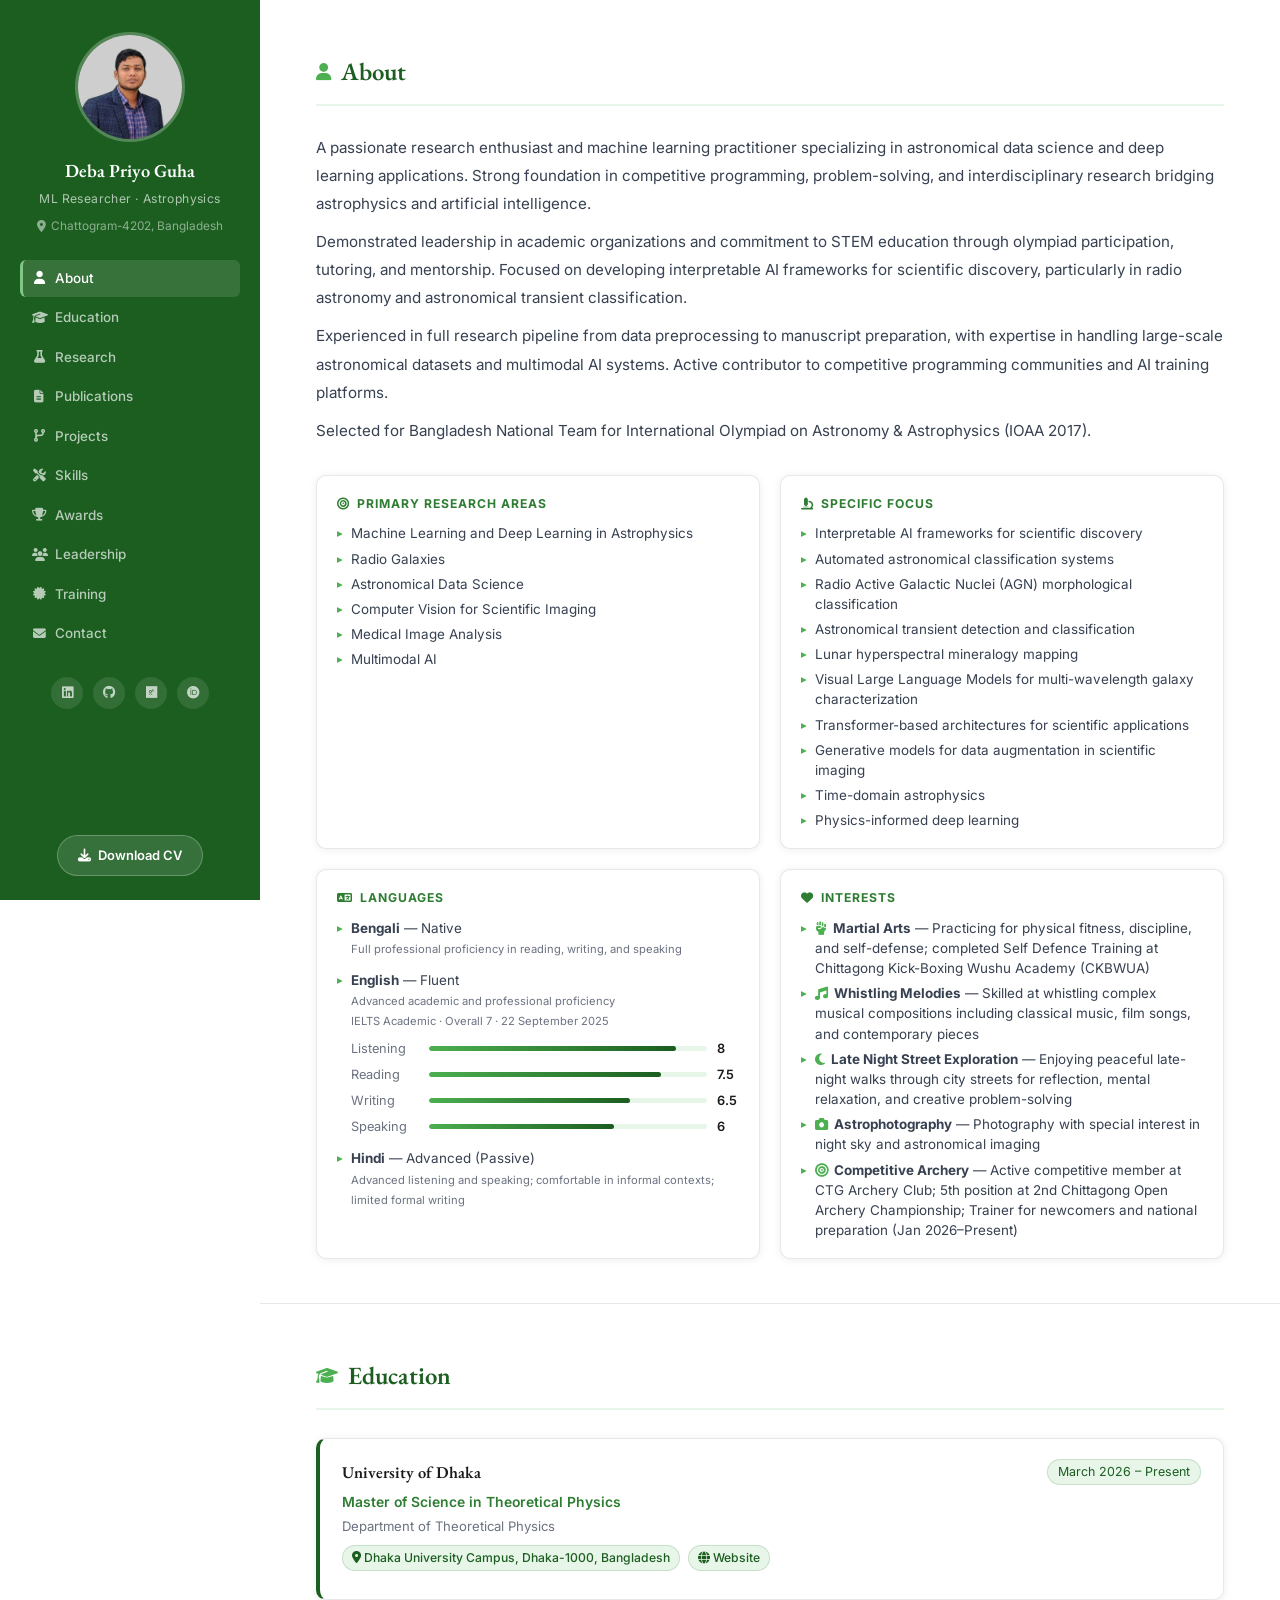
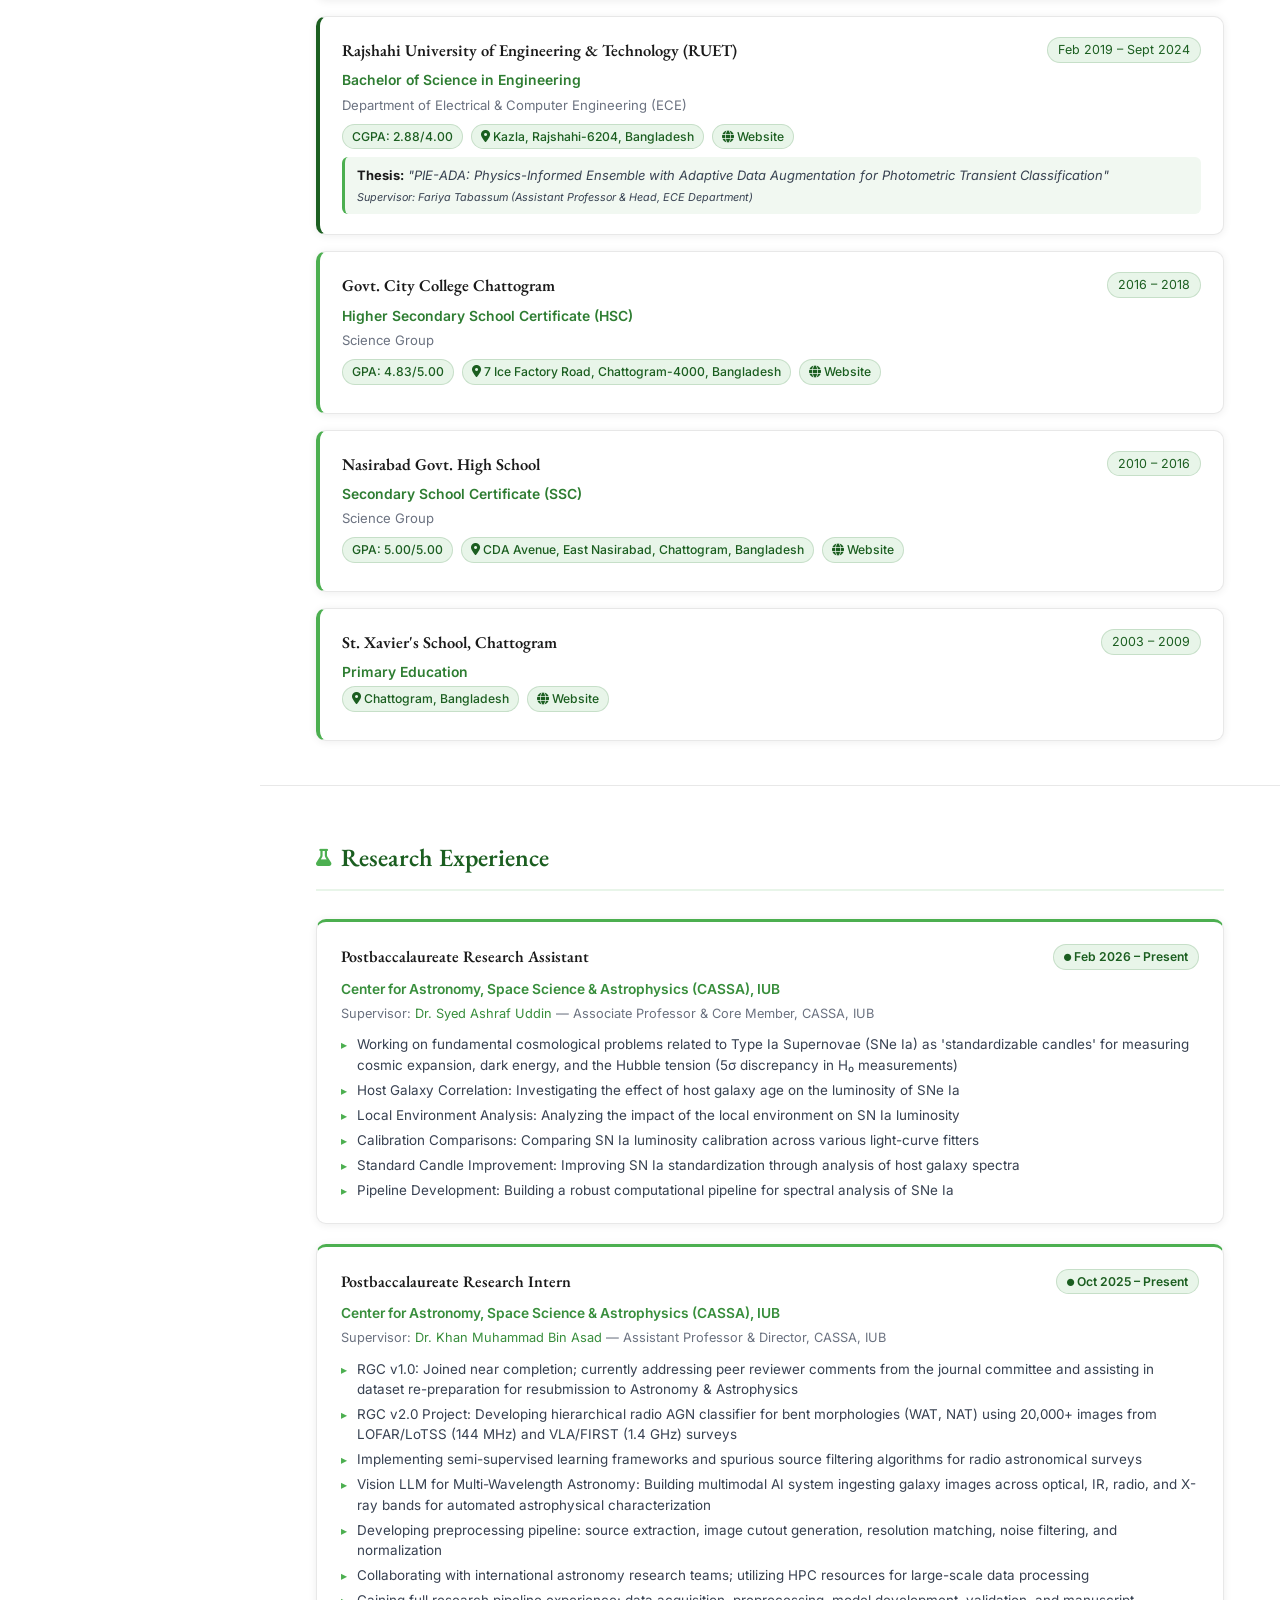
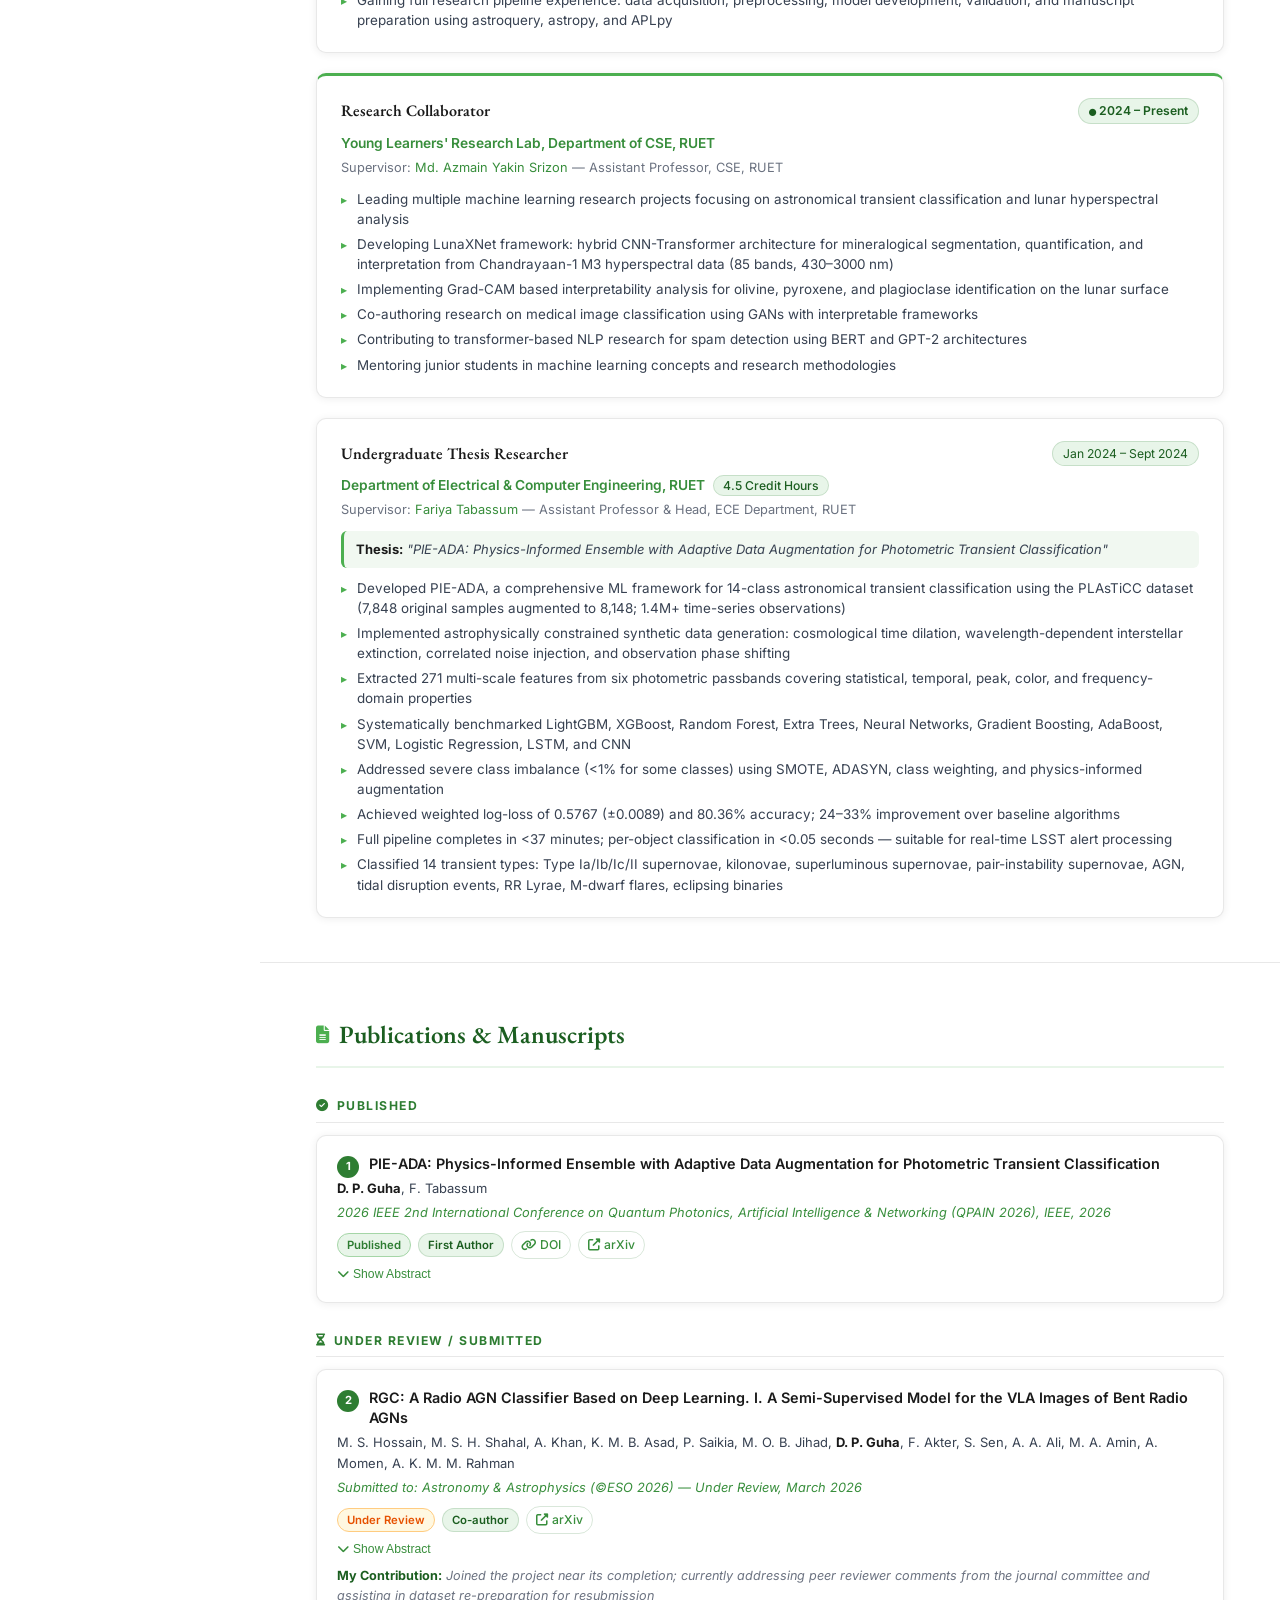
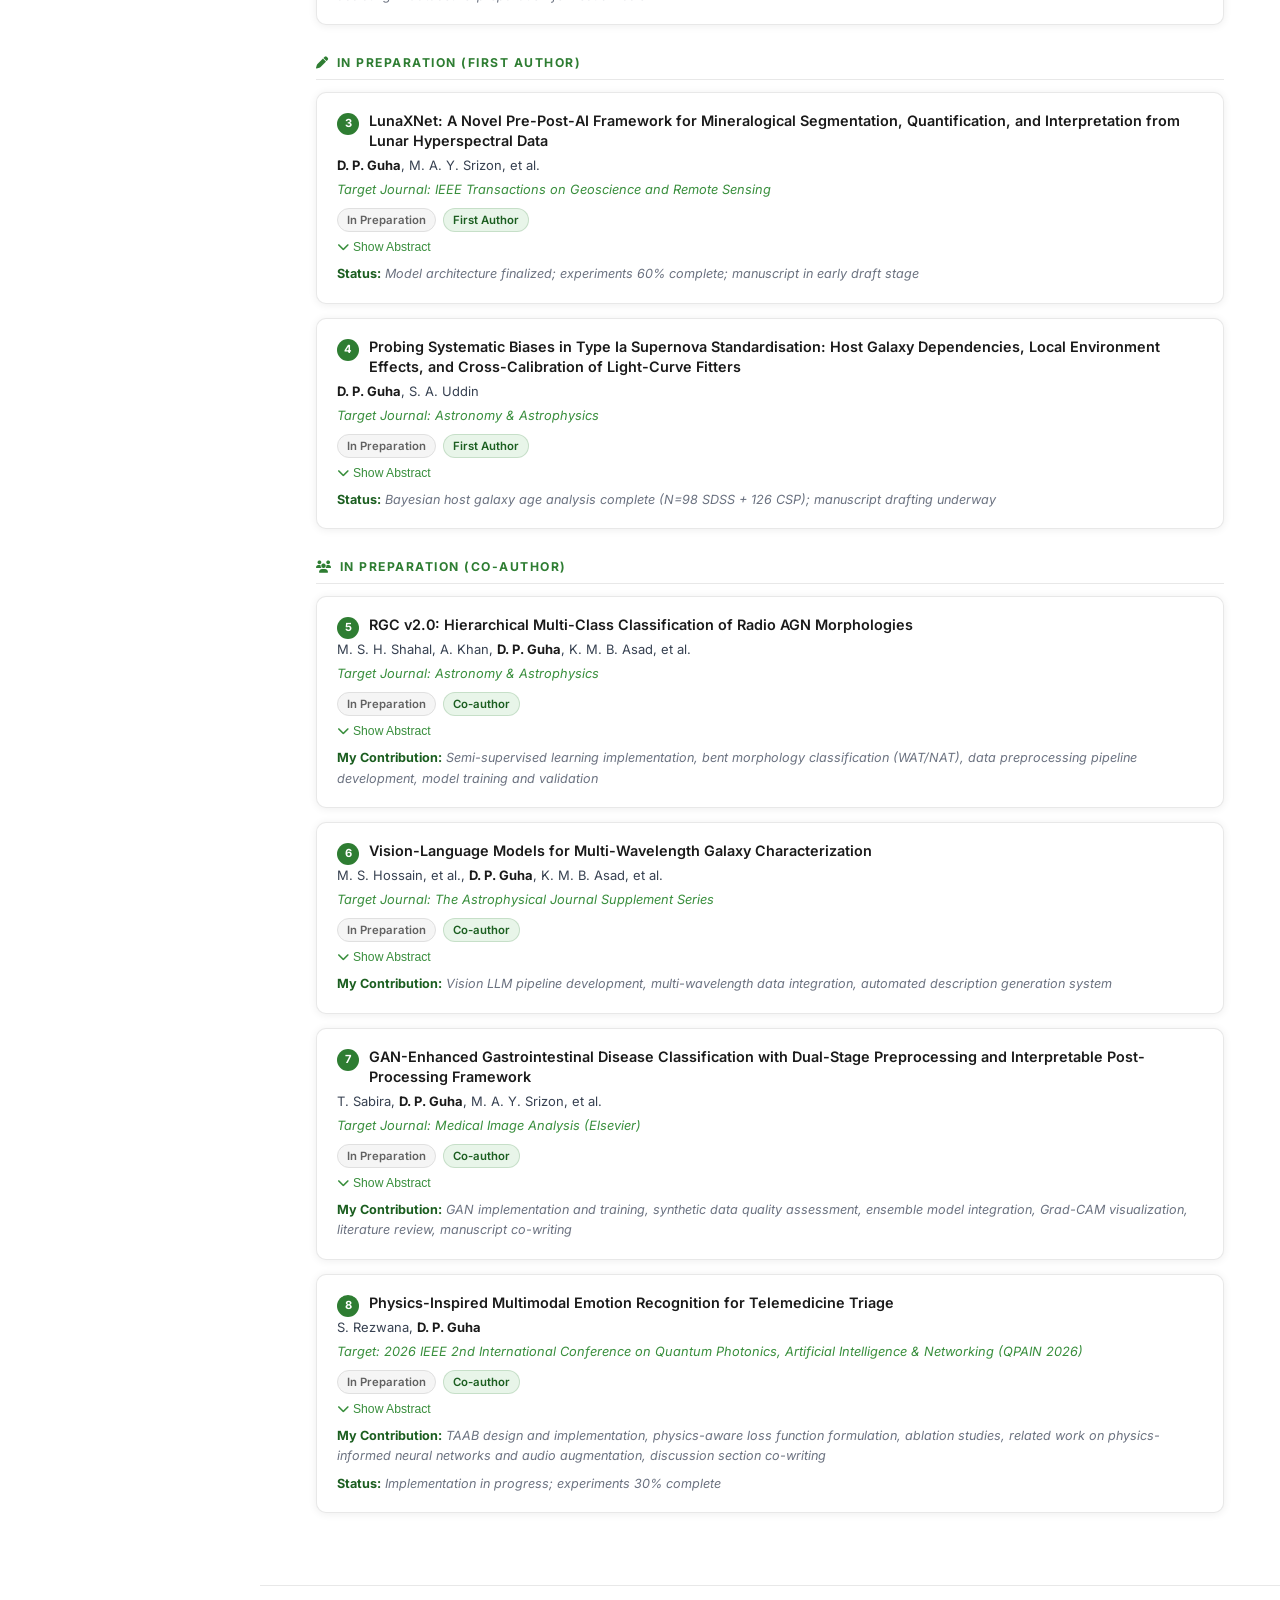
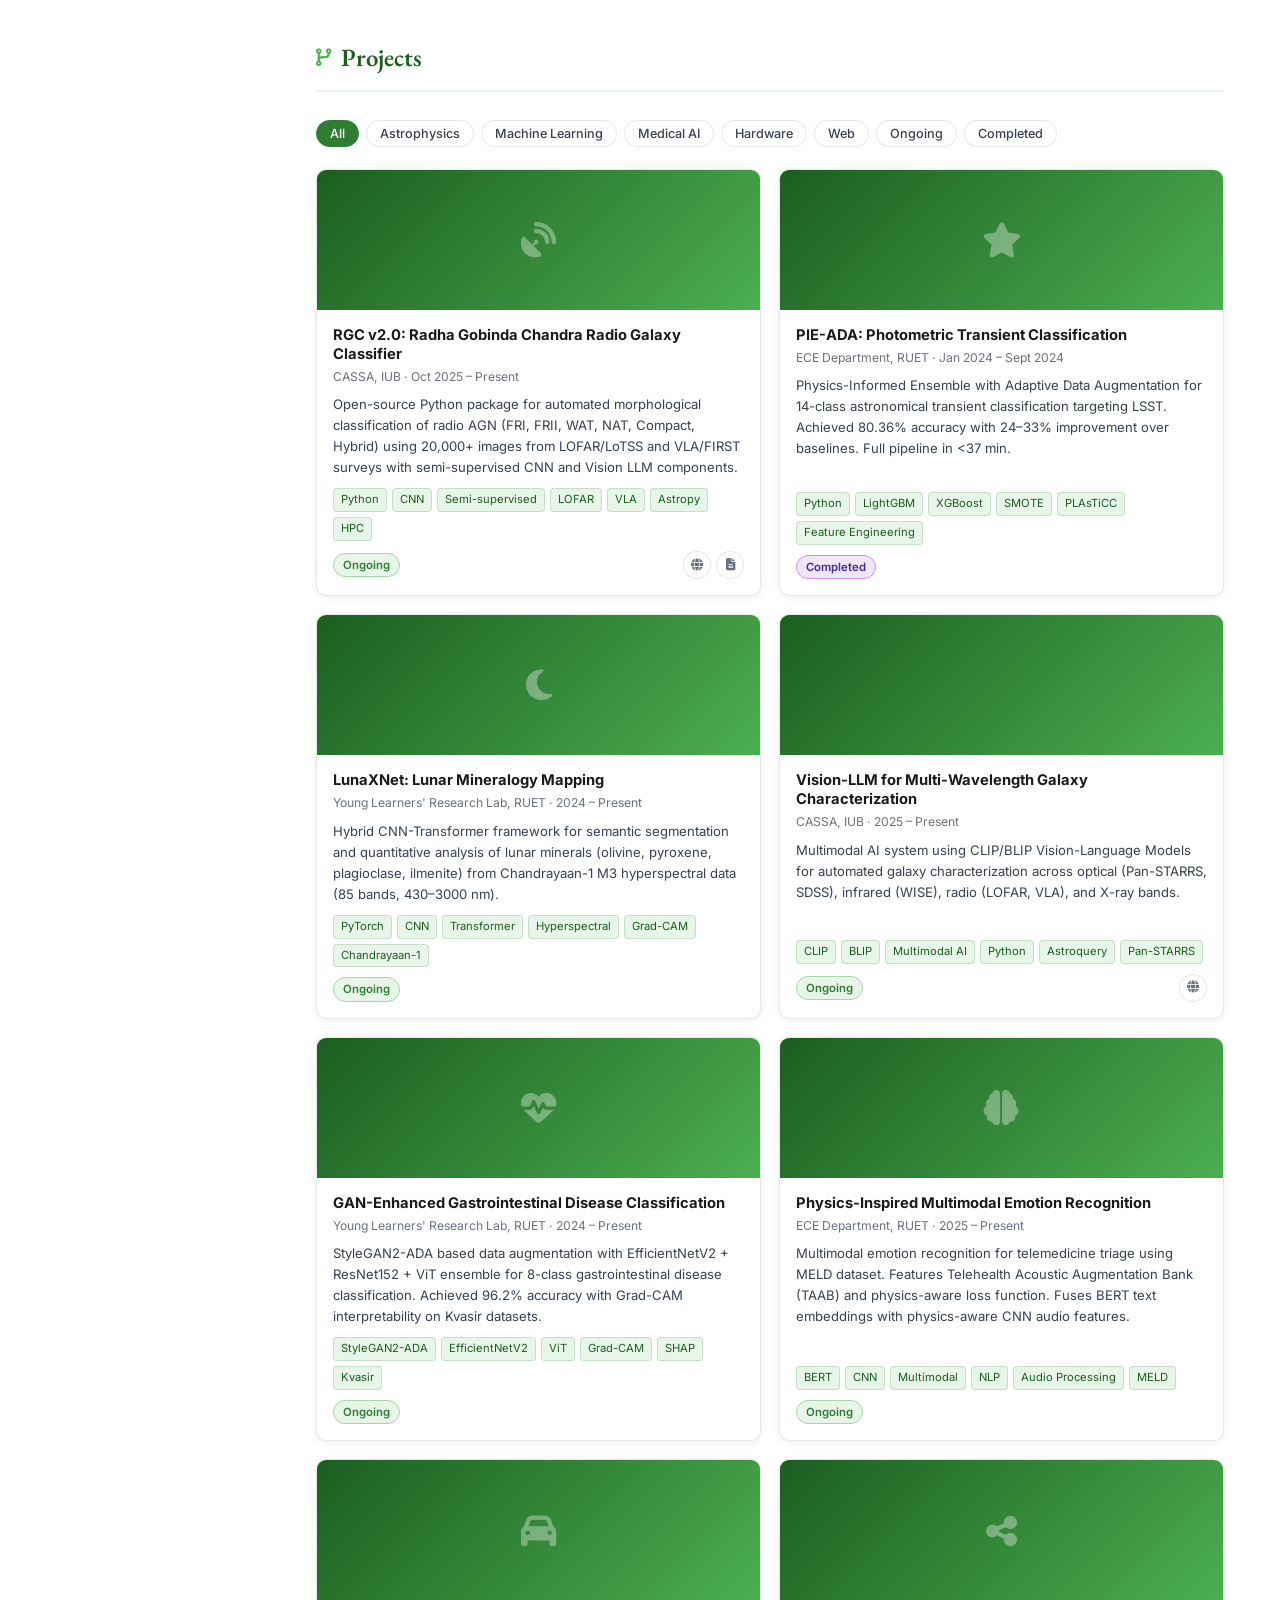
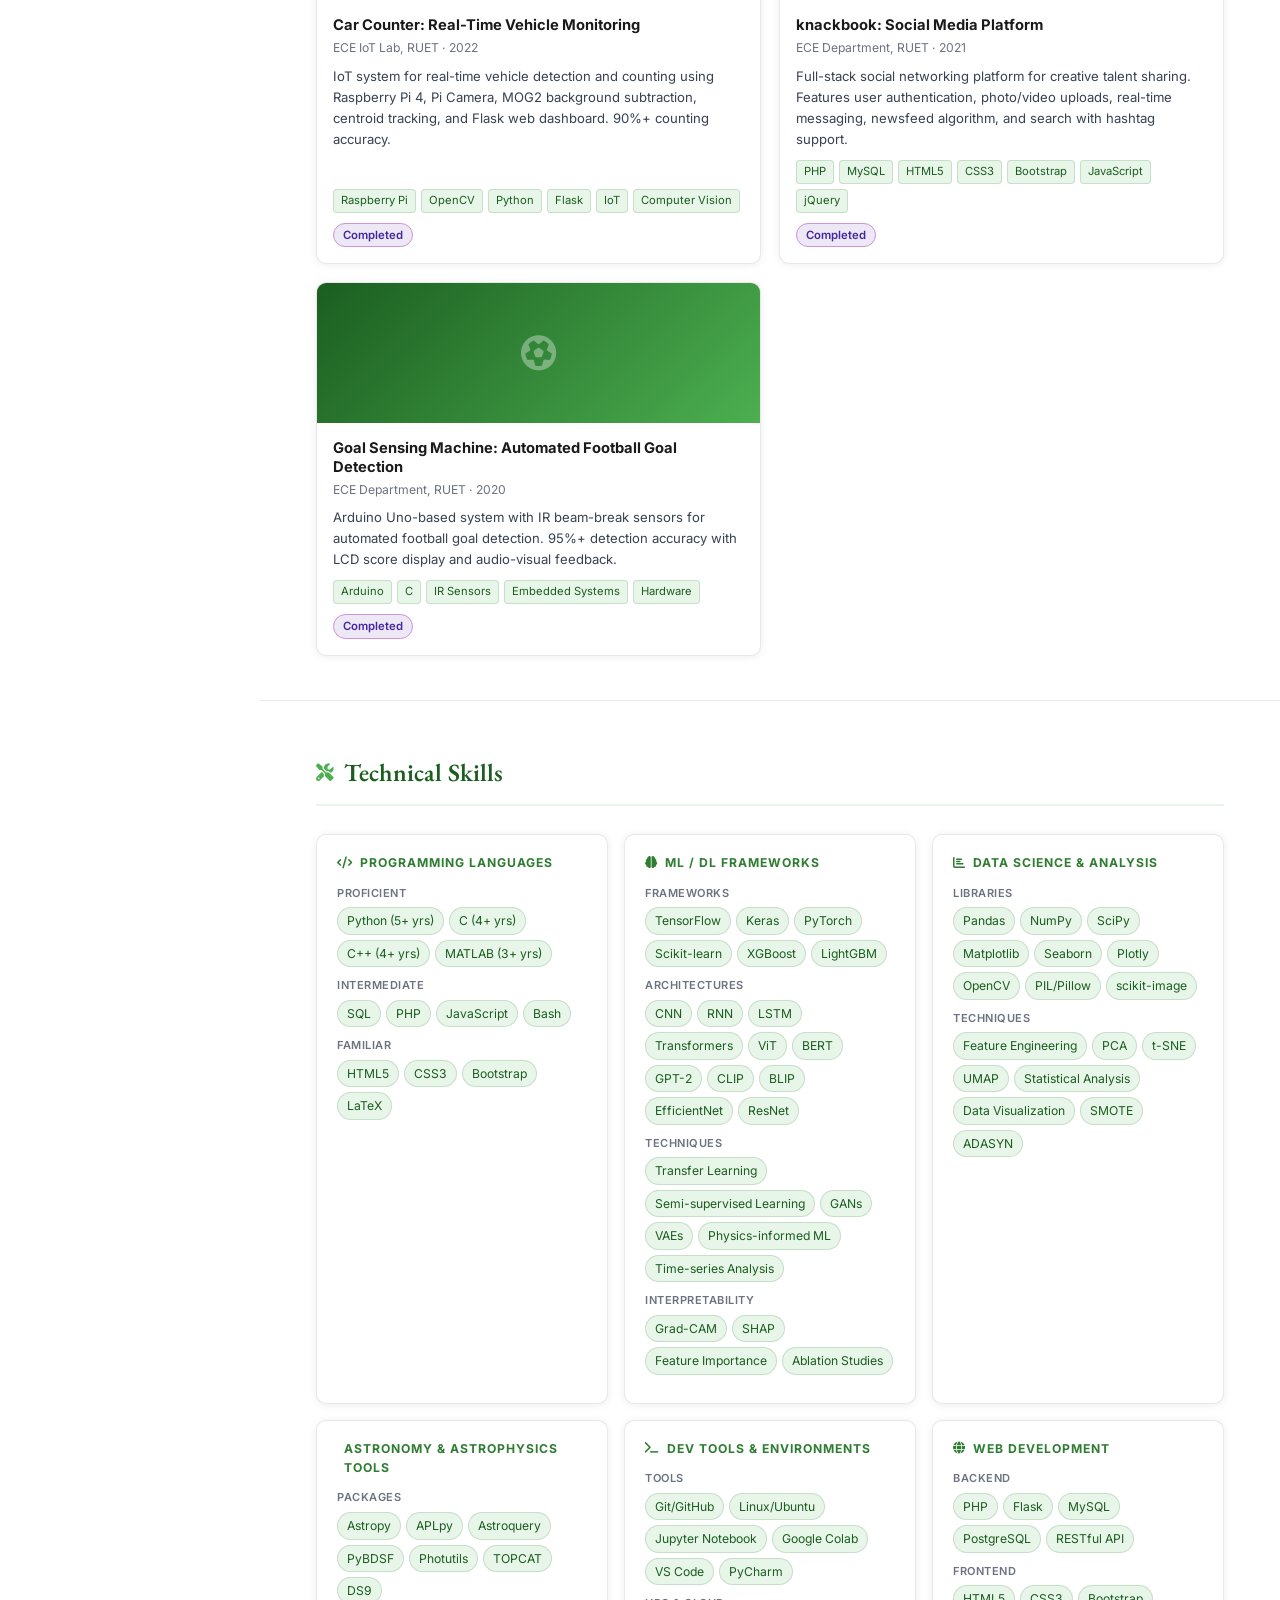
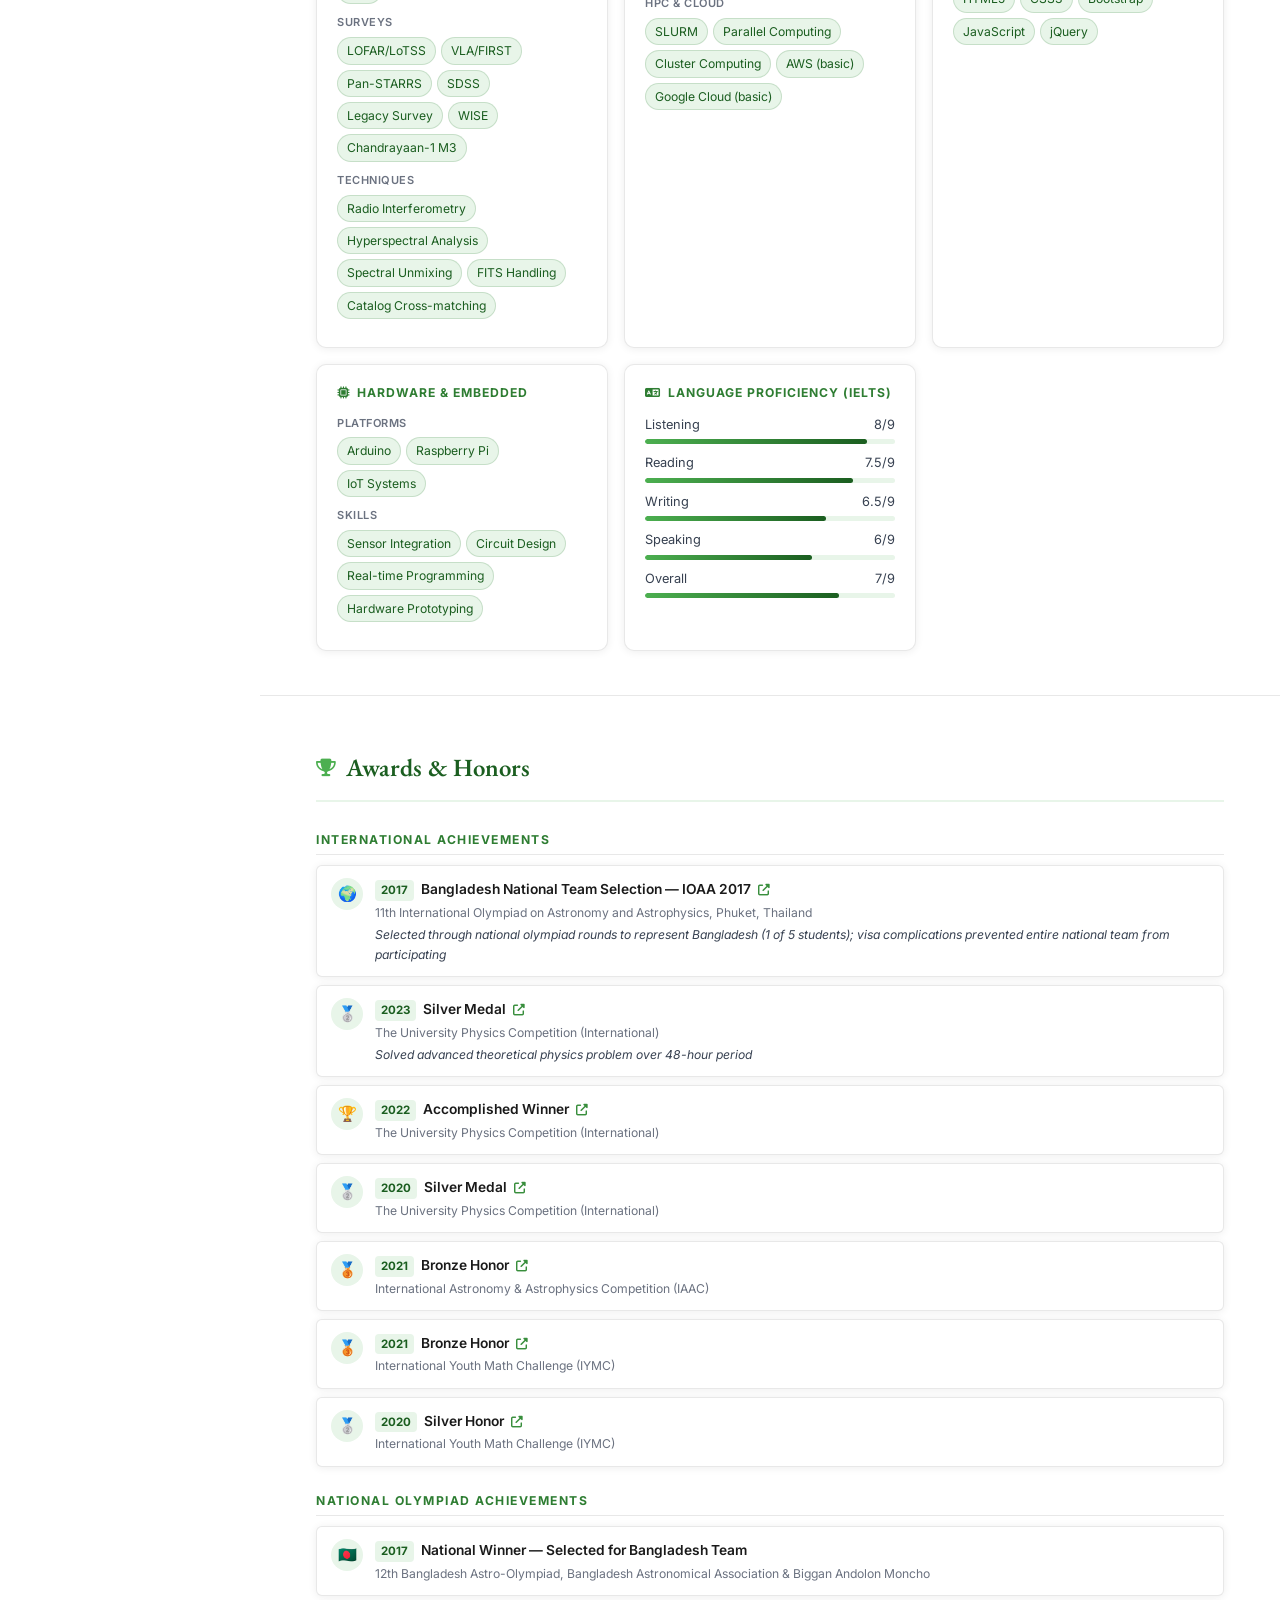
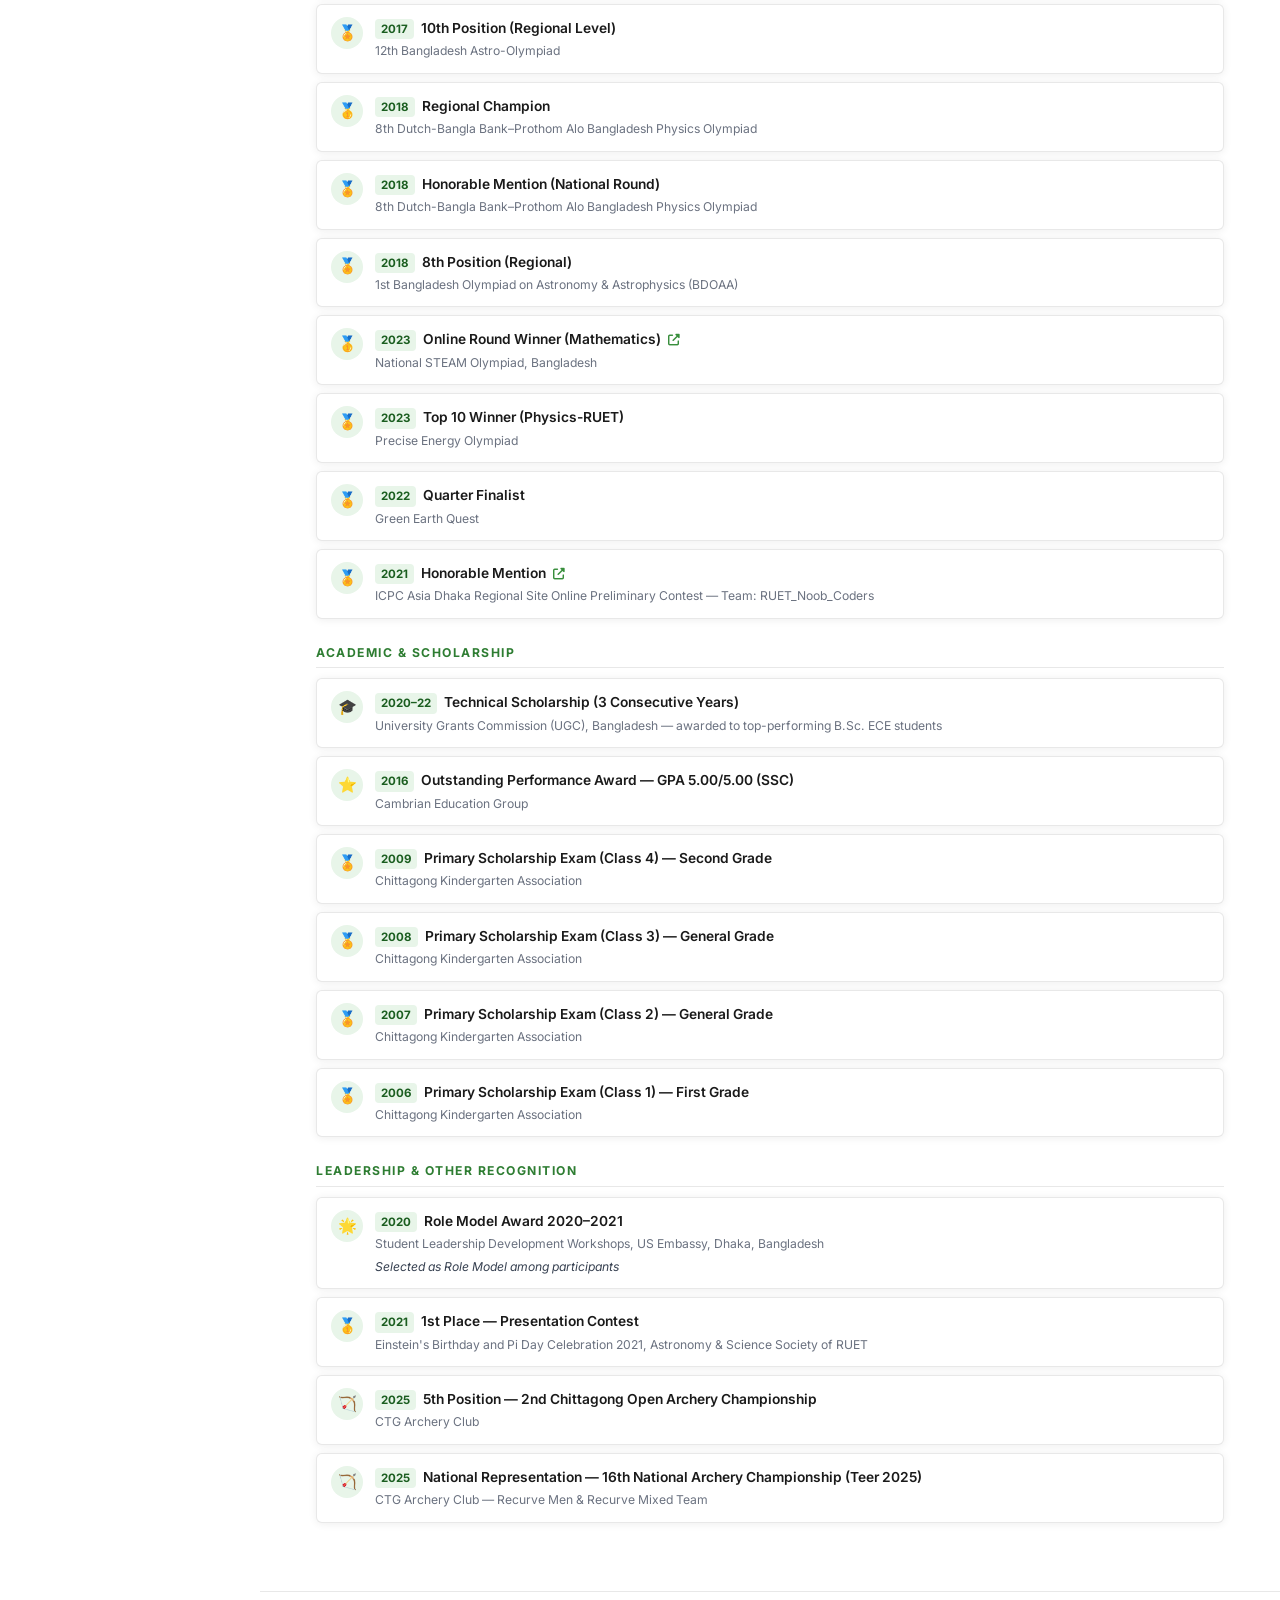
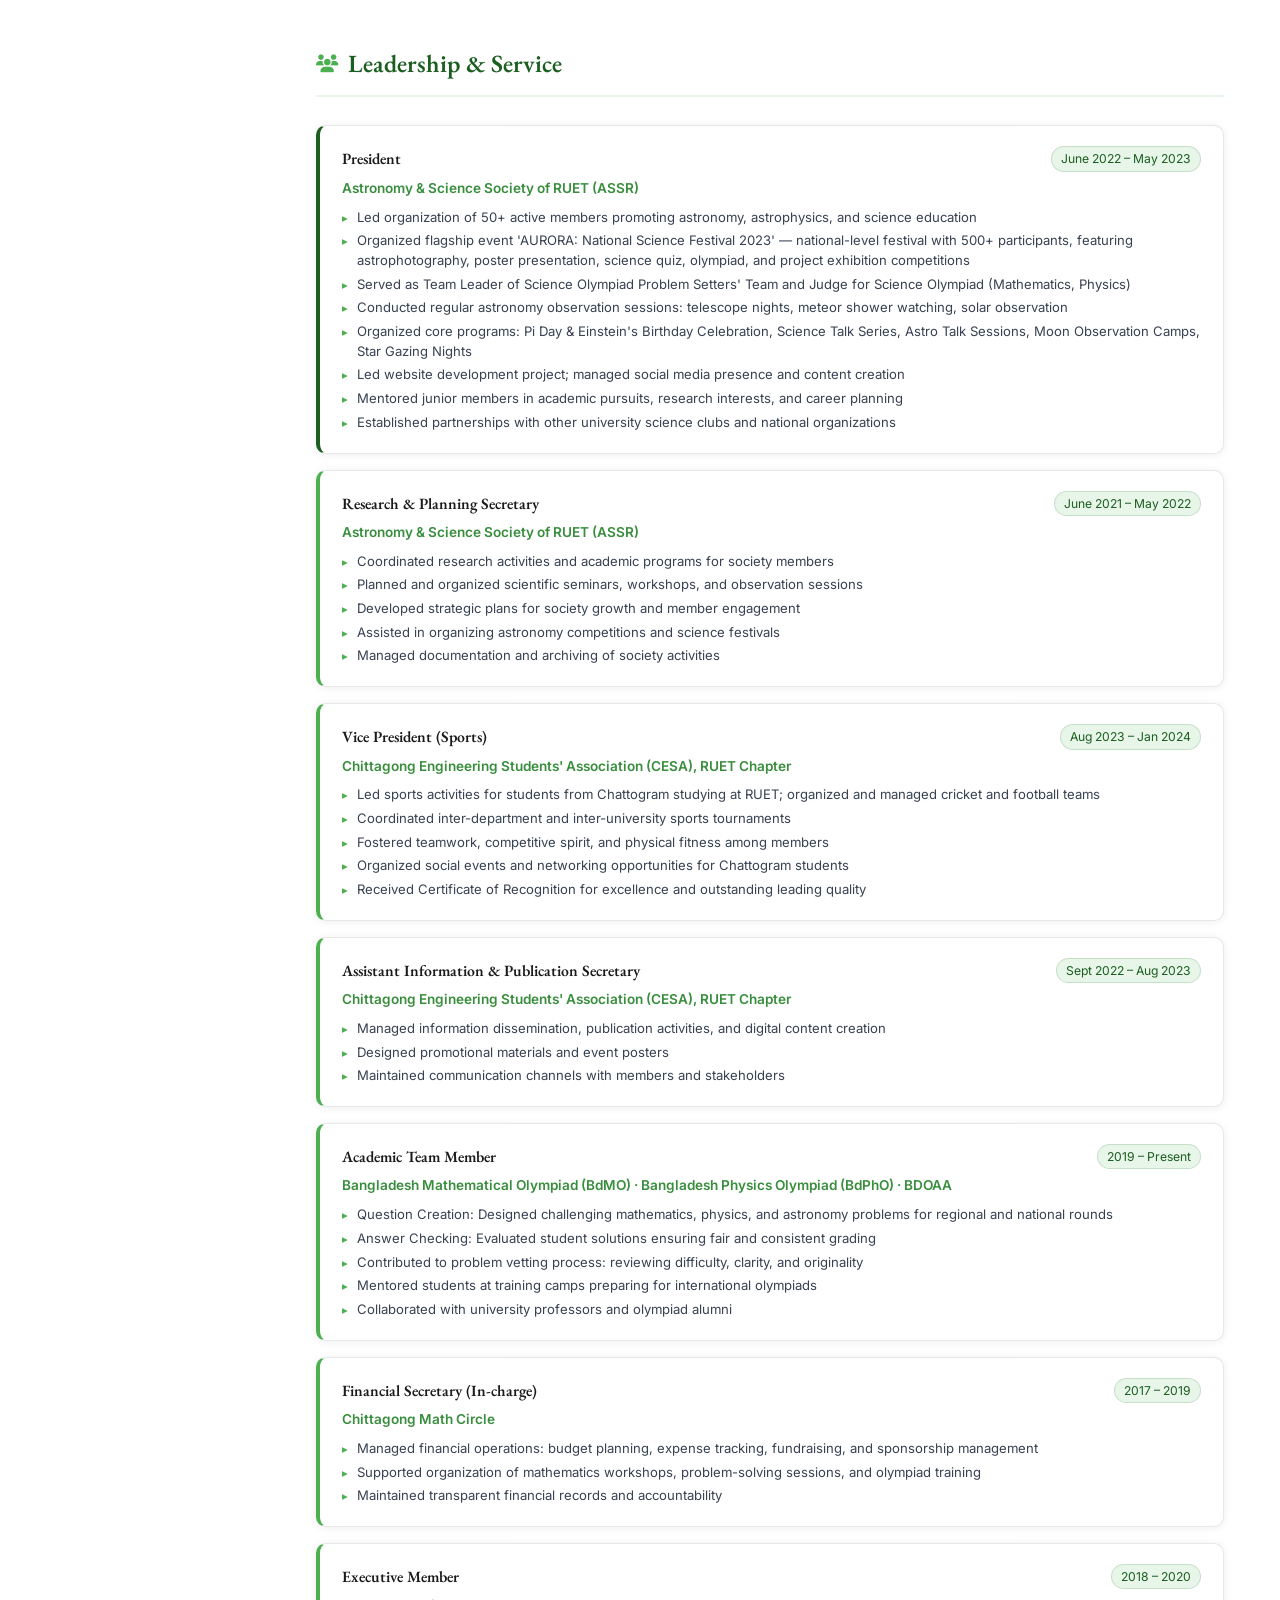
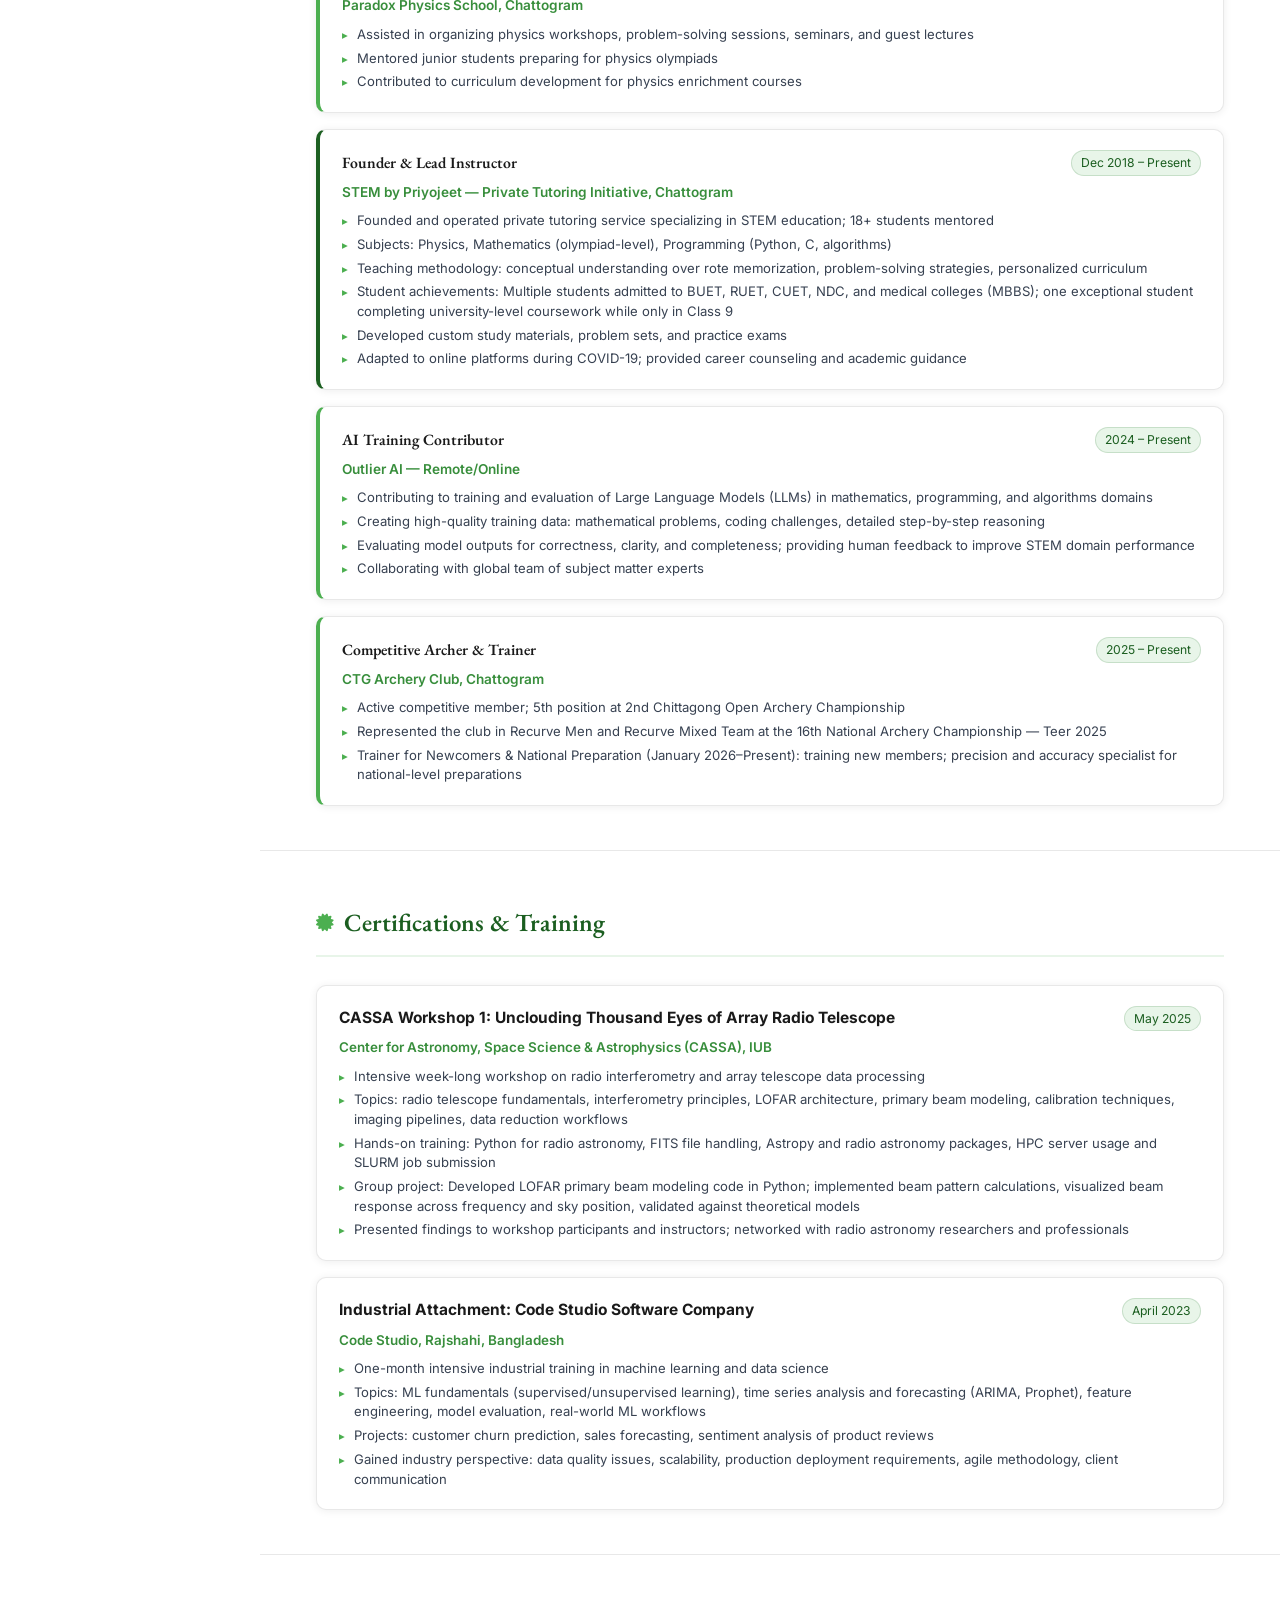
==== index.html @ 5d118440 "Rebuild site: white+green CANDLE-inspired design, simplified - Replaced cream/blue/dark-mode design " ====
<!DOCTYPE html>
<html lang="en">
<head>
    <meta charset="UTF-8">
    <meta name="viewport" content="width=device-width, initial-scale=1.0">
    <title>Deba Priyo Guha | Academic Portfolio</title>
    <meta name="description" content="Academic portfolio of Deba Priyo Guha — ML Researcher & Astrophysics">

    <link rel="icon" type="image/png" href="assets/images/favicon.png">

    <link rel="preconnect" href="https://fonts.googleapis.com">
    <link rel="preconnect" href="https://fonts.gstatic.com" crossorigin>
    <link href="https://fonts.googleapis.com/css2?family=EB+Garamond:wght@400;500;600&family=Inter:wght@300;400;500;600&display=swap" rel="stylesheet">

    <link rel="stylesheet" href="https://cdnjs.cloudflare.com/ajax/libs/font-awesome/6.5.0/css/all.min.css">
    <link rel="stylesheet" href="css/style.css">
</head>
<body>

<div class="layout">

    <!-- SIDEBAR -->
    <aside class="sidebar" id="sidebar">

        <div class="sidebar-top">
            <div class="profile-img-wrap">
                <img src="assets/images/profile.jpg" alt="Deba Priyo Guha" class="profile-img">
            </div>
            <h1 class="profile-name"><a href="./">Deba Priyo Guha</a></h1>
            <p class="profile-role" id="sidebarTagline">ML Researcher · Astrophysics</p>
            <p class="profile-loc"><i class="fas fa-map-marker-alt"></i> <span id="sidebarLocation">Chattogram, Bangladesh</span></p>
        </div>

        <nav class="sidebar-nav">
            <a href="#about"          class="nav-link active" data-s="about"><i class="fas fa-user"></i> About</a>
            <a href="#education"      class="nav-link" data-s="education"><i class="fas fa-graduation-cap"></i> Education</a>
            <a href="#experience"     class="nav-link" data-s="experience"><i class="fas fa-flask"></i> Research</a>
            <a href="#publications"   class="nav-link" data-s="publications"><i class="fas fa-file-alt"></i> Publications</a>
            <a href="#projects"       class="nav-link" data-s="projects"><i class="fas fa-code-branch"></i> Projects</a>
            <a href="#skills"         class="nav-link" data-s="skills"><i class="fas fa-tools"></i> Skills</a>
            <a href="#awards"         class="nav-link" data-s="awards"><i class="fas fa-trophy"></i> Awards</a>
            <a href="#leadership"     class="nav-link" data-s="leadership"><i class="fas fa-users"></i> Leadership</a>
            <a href="#certifications" class="nav-link" data-s="certifications"><i class="fas fa-certificate"></i> Training</a>
            <a href="#contact"        class="nav-link" data-s="contact"><i class="fas fa-envelope"></i> Contact</a>
        </nav>

        <div class="sidebar-social">
            <a href="https://www.linkedin.com/in/debapriyo-guha/" target="_blank" title="LinkedIn"><i class="fab fa-linkedin"></i></a>
            <a href="https://github.com/DebaPriyoGuha" target="_blank" title="GitHub"><i class="fab fa-github"></i></a>
            <a href="https://www.researchgate.net/profile/Deba-Priyo-Guha" target="_blank" title="ResearchGate"><i class="fab fa-researchgate"></i></a>
            <a href="https://orcid.org/0009-0003-8748-1491" target="_blank" title="ORCID"><i class="fab fa-orcid"></i></a>
        </div>

        <div class="sidebar-cv">
            <a href="assets/resume.pdf" download class="btn-cv"><i class="fas fa-download"></i> Download CV</a>
        </div>

    </aside>

    <!-- MAIN -->
    <main class="main" id="main">

        <!-- Mobile header -->
        <header class="mob-header">
            <button class="mob-menu" id="mobMenu"><i class="fas fa-bars"></i></button>
            <span>Deba Priyo Guha</span>
        </header>

        <!-- ABOUT -->
        <section id="about" class="section reveal">
            <h2 class="sec-title"><i class="fas fa-user"></i> About</h2>
            <div id="aboutContent"><div class="spinner"><i class="fas fa-spinner fa-spin"></i></div></div>
        </section>

        <!-- EDUCATION -->
        <section id="education" class="section reveal">
            <h2 class="sec-title"><i class="fas fa-graduation-cap"></i> Education</h2>
            <div id="educationContent"><div class="spinner"><i class="fas fa-spinner fa-spin"></i></div></div>
        </section>

        <!-- RESEARCH EXPERIENCE -->
        <section id="experience" class="section reveal">
            <h2 class="sec-title"><i class="fas fa-flask"></i> Research Experience</h2>
            <div id="experienceContent"><div class="spinner"><i class="fas fa-spinner fa-spin"></i></div></div>
        </section>

        <!-- PUBLICATIONS -->
        <section id="publications" class="section reveal">
            <h2 class="sec-title"><i class="fas fa-file-alt"></i> Publications & Manuscripts</h2>
            <div id="publicationsContent"><div class="spinner"><i class="fas fa-spinner fa-spin"></i></div></div>
        </section>

        <!-- PROJECTS -->
        <section id="projects" class="section reveal">
            <h2 class="sec-title"><i class="fas fa-code-branch"></i> Projects</h2>
            <div class="filter-bar" id="filterBar">
                <button class="flt active" data-f="all">All</button>
                <button class="flt" data-f="astro">Astrophysics</button>
                <button class="flt" data-f="ml">Machine Learning</button>
                <button class="flt" data-f="medical">Medical AI</button>
                <button class="flt" data-f="hardware">Hardware</button>
                <button class="flt" data-f="web">Web</button>
                <button class="flt" data-f="ongoing">Ongoing</button>
                <button class="flt" data-f="completed">Completed</button>
            </div>
            <div id="projectsContent"><div class="spinner"><i class="fas fa-spinner fa-spin"></i></div></div>
        </section>

        <!-- SKILLS -->
        <section id="skills" class="section reveal">
            <h2 class="sec-title"><i class="fas fa-tools"></i> Technical Skills</h2>
            <div id="skillsContent"><div class="spinner"><i class="fas fa-spinner fa-spin"></i></div></div>
        </section>

        <!-- AWARDS -->
        <section id="awards" class="section reveal">
            <h2 class="sec-title"><i class="fas fa-trophy"></i> Awards & Honors</h2>
            <div id="awardsContent"><div class="spinner"><i class="fas fa-spinner fa-spin"></i></div></div>
        </section>

        <!-- LEADERSHIP -->
        <section id="leadership" class="section reveal">
            <h2 class="sec-title"><i class="fas fa-users"></i> Leadership & Service</h2>
            <div id="leadershipContent"><div class="spinner"><i class="fas fa-spinner fa-spin"></i></div></div>
        </section>

        <!-- CERTIFICATIONS -->
        <section id="certifications" class="section reveal">
            <h2 class="sec-title"><i class="fas fa-certificate"></i> Certifications & Training</h2>
            <div id="certificationsContent"><div class="spinner"><i class="fas fa-spinner fa-spin"></i></div></div>
        </section>

        <!-- CONTACT -->
        <section id="contact" class="section reveal">
            <h2 class="sec-title"><i class="fas fa-envelope"></i> Contact</h2>
            <div id="contactContent"><div class="spinner"><i class="fas fa-spinner fa-spin"></i></div></div>
        </section>

        <footer class="footer">
            <p>© <span id="yr"></span> Deba Priyo Guha &nbsp;·&nbsp; Academic Portfolio</p>
        </footer>

    </main>
</div>

<!-- Mobile sidebar overlay -->
<div class="mob-overlay" id="mobOverlay"></div>

<script src="js/main.js"></script>
</body>
</html>
---- css/style.css ----
/* ============================================================
   CANDLE-INSPIRED: White + Forest Green
============================================================ */
:root {
    /* Core palette */
    --green-dark:   #1b5e20;
    --green:        #2e7d32;
    --green-mid:    #388e3c;
    --green-light:  #4caf50;
    --green-pale:   #e8f5e9;
    --green-paler:  #f1f8f1;

    /* Semantic */
    --bg:           #ffffff;
    --sidebar-bg:   var(--green-dark);
    --sidebar-text: #ffffff;
    --text-primary: #1a1a1a;
    --text-secondary: #374151;
    --text-muted:   #6b7280;
    --accent:       var(--green);
    --accent-light: var(--green-light);
    --card-bg:      #ffffff;
    --card-hover:   var(--green-paler);
    --border:       rgba(0, 0, 0, 0.09);
    --border-green: rgba(46, 125, 50, 0.18);
    --shadow:       0 1px 8px rgba(0, 0, 0, 0.07);
    --shadow-hover: 0 4px 16px rgba(0, 0, 0, 0.12);

    /* Typography */
    --font-serif: 'EB Garamond', Georgia, serif;
    --font-sans:  'Inter', system-ui, sans-serif;

    /* Layout */
    --sidebar-w: 260px;
    --radius:    10px;
    --radius-sm: 6px;
    --ease:      all 0.2s ease;
}

/* ── Reset ─────────────────────────────────────────────── */
*, *::before, *::after { box-sizing: border-box; margin: 0; padding: 0; }
html { scroll-behavior: smooth; font-size: 16px; }
body { font-family: var(--font-sans); background: var(--bg); color: var(--text-primary); line-height: 1.6; }
a { color: var(--green-mid); text-decoration: none; transition: var(--ease); }
a:hover { color: var(--green-dark); }
ul { list-style: none; }
img { max-width: 100%; display: block; }

/* ── Layout ─────────────────────────────────────────────── */
.layout { display: flex; min-height: 100vh; }

/* ── Sidebar ────────────────────────────────────────────── */
.sidebar {
    width: var(--sidebar-w);
    min-height: 100vh;
    background: var(--sidebar-bg);
    color: var(--sidebar-text);
    display: flex;
    flex-direction: column;
    gap: 24px;
    padding: 32px 20px 24px;
    position: fixed;
    top: 0; left: 0;
    overflow-y: auto;
    z-index: 100;
    transition: transform 0.3s ease;
}

/* Profile */
.sidebar-top { text-align: center; }

.profile-img-wrap {
    width: 110px; height: 110px;
    border-radius: 50%;
    margin: 0 auto 14px;
    border: 3px solid rgba(255,255,255,0.25);
    overflow: hidden;
}
.profile-img { width: 100%; height: 100%; object-fit: cover; }

.profile-name {
    font-family: var(--font-serif);
    font-size: 1.15rem;
    font-weight: 600;
    color: #fff;
    margin-bottom: 4px;
}
.profile-name a { color: #fff; }
.profile-name a:hover { color: #c8e6c9; }

.profile-role {
    font-size: 0.76rem;
    color: rgba(255,255,255,0.65);
    letter-spacing: 0.4px;
    margin-bottom: 8px;
}
.profile-loc {
    font-size: 0.74rem;
    color: rgba(255,255,255,0.5);
    display: flex; align-items: center; justify-content: center; gap: 5px;
}

/* Nav */
.sidebar-nav {
    display: flex;
    flex-direction: column;
    gap: 2px;
}
.nav-link {
    display: flex; align-items: center; gap: 9px;
    padding: 8px 12px;
    border-radius: var(--radius-sm);
    color: rgba(255,255,255,0.68);
    font-size: 0.84rem;
    font-weight: 500;
    transition: var(--ease);
}
.nav-link i { width: 14px; text-align: center; font-size: 0.8rem; }
.nav-link:hover, .nav-link.active {
    background: rgba(255,255,255,0.12);
    color: #fff;
}
.nav-link.active { border-left: 3px solid #81c784; padding-left: 9px; }

/* Social */
.sidebar-social {
    display: flex; justify-content: center; gap: 10px; flex-wrap: wrap;
}
.sidebar-social a {
    width: 32px; height: 32px;
    border-radius: 50%;
    background: rgba(255,255,255,0.1);
    display: flex; align-items: center; justify-content: center;
    color: rgba(255,255,255,0.7);
    font-size: 0.82rem;
    transition: var(--ease);
}
.sidebar-social a:hover { background: rgba(255,255,255,0.22); color: #fff; }

/* CV Button */
.sidebar-cv { text-align: center; margin-top: auto; }
.btn-cv {
    display: inline-flex; align-items: center; gap: 7px;
    padding: 9px 20px;
    background: rgba(255,255,255,0.12);
    border: 1px solid rgba(255,255,255,0.25);
    color: #fff;
    border-radius: 50px;
    font-size: 0.81rem;
    font-weight: 600;
    transition: var(--ease);
}
.btn-cv:hover { background: rgba(255,255,255,0.22); color: #fff; }

/* ── Mobile header ──────────────────────────────────────── */
.mob-header {
    display: none;
    align-items: center; gap: 12px;
    padding: 12px 20px;
    background: var(--green-dark);
    color: #fff;
    position: sticky; top: 0; z-index: 90;
    font-weight: 600; font-size: 0.95rem;
    box-shadow: var(--shadow);
}
.mob-menu {
    background: none; border: none; cursor: pointer;
    color: #fff; font-size: 1.1rem;
    width: 34px; height: 34px;
    display: flex; align-items: center; justify-content: center;
}
.mob-overlay {
    display: none; position: fixed; inset: 0;
    background: rgba(0,0,0,0.45); z-index: 99;
}
.mob-overlay.show { display: block; }

/* ── Main content ───────────────────────────────────────── */
.main { margin-left: var(--sidebar-w); flex: 1; min-height: 100vh; }

/* ── Sections ───────────────────────────────────────────── */
.section {
    padding: 52px 56px 44px;
    border-bottom: 1px solid var(--border);
}
.section:last-of-type { border-bottom: none; }

/* Scroll reveal */
.reveal { opacity: 0; transform: translateY(16px); transition: opacity 0.4s ease, transform 0.4s ease; }
.reveal.visible { opacity: 1; transform: none; }

.sec-title {
    font-family: var(--font-serif);
    font-size: 1.55rem;
    font-weight: 600;
    color: var(--green-dark);
    display: flex; align-items: center; gap: 10px;
    padding-bottom: 12px;
    border-bottom: 2px solid var(--green-pale);
    margin-bottom: 28px;
}
.sec-title i { font-size: 1.1rem; color: var(--green-light); }

.spinner { text-align: center; padding: 40px; color: var(--text-muted); font-size: 1.4rem; }

/* ── ABOUT ──────────────────────────────────────────────── */
.about-grid {
    display: grid;
    grid-template-columns: 1fr 1fr;
    gap: 20px;
}
.about-summary {
    grid-column: 1 / -1;
    font-size: 0.95rem;
    line-height: 1.85;
    color: var(--text-secondary);
}
.about-summary p { margin-bottom: 10px; }

.card {
    background: var(--card-bg);
    border: 1px solid var(--border);
    border-radius: var(--radius);
    padding: 18px 20px;
    box-shadow: var(--shadow);
    transition: var(--ease);
}
.card:hover { box-shadow: var(--shadow-hover); background: var(--card-hover); }

.card h3 {
    font-size: 0.76rem;
    font-weight: 700;
    text-transform: uppercase;
    letter-spacing: 1px;
    color: var(--green);
    margin-bottom: 10px;
    display: flex; align-items: center; gap: 7px;
}
.card ul { display: flex; flex-direction: column; gap: 5px; }
.card ul li {
    font-size: 0.84rem;
    color: var(--text-secondary);
    padding-left: 14px;
    position: relative;
    line-height: 1.5;
}
.card ul li::before {
    content: '▸';
    position: absolute; left: 0;
    color: var(--green-light);
    font-size: 0.72rem;
    top: 2px;
}

.ielts-bar { display: flex; flex-direction: column; gap: 7px; margin-top: 8px; }
.ielts-item { display: flex; align-items: center; gap: 10px; font-size: 0.8rem; }
.ielts-label { width: 68px; color: var(--text-muted); }
.ielts-track { flex: 1; height: 5px; background: var(--green-pale); border-radius: 3px; overflow: hidden; }
.ielts-fill { height: 100%; background: linear-gradient(90deg, var(--green-light), var(--green-dark)); border-radius: 3px; transition: width 1s ease; }
.ielts-score { width: 22px; font-weight: 600; font-size: 0.8rem; color: var(--text-primary); }

/* ── EDUCATION ──────────────────────────────────────────── */
.edu-list { display: flex; flex-direction: column; gap: 16px; }

.edu-card {
    background: var(--card-bg);
    border: 1px solid var(--border);
    border-left: 4px solid var(--green-light);
    border-radius: var(--radius);
    padding: 20px 22px;
    box-shadow: var(--shadow);
    transition: var(--ease);
}
.edu-card:hover { box-shadow: var(--shadow-hover); transform: translateX(3px); }
.edu-card.highlight { border-left-color: var(--green-dark); }

.edu-head {
    display: flex; justify-content: space-between; align-items: flex-start;
    gap: 10px; flex-wrap: wrap; margin-bottom: 6px;
}
.edu-inst {
    font-family: var(--font-serif);
    font-size: 1.03rem; font-weight: 600;
    color: var(--text-primary);
}
.edu-period {
    font-size: 0.78rem; color: var(--text-muted);
    background: var(--green-pale); padding: 2px 10px;
    border-radius: 50px; white-space: nowrap;
    border: 1px solid var(--border-green);
    color: var(--green-dark);
}
.edu-degree { font-size: 0.87rem; color: var(--green); font-weight: 600; margin-bottom: 3px; }
.edu-dept   { font-size: 0.82rem; color: var(--text-muted); margin-bottom: 8px; }
.edu-meta   { display: flex; flex-wrap: wrap; gap: 8px; margin-bottom: 8px; }
.badge {
    font-size: 0.76rem; padding: 2px 9px; border-radius: 50px;
    background: var(--green-pale); color: var(--green-dark);
    border: 1px solid var(--border-green); font-weight: 500;
}
.edu-thesis {
    font-size: 0.81rem; color: var(--text-secondary);
    font-style: italic; margin-top: 6px;
    padding: 8px 12px;
    background: var(--green-paler);
    border-radius: var(--radius-sm);
    border-left: 3px solid var(--green-light);
}
.edu-thesis strong { color: var(--text-primary); font-style: normal; }

/* ── RESEARCH EXPERIENCE ────────────────────────────────── */
.exp-list { display: flex; flex-direction: column; gap: 20px; }

.exp-card {
    background: var(--card-bg);
    border: 1px solid var(--border);
    border-radius: var(--radius);
    padding: 22px 24px;
    box-shadow: var(--shadow);
    transition: var(--ease);
}
.exp-card:hover { box-shadow: var(--shadow-hover); }
.exp-card.current { border-top: 3px solid var(--green-light); }

.exp-head {
    display: flex; justify-content: space-between; align-items: flex-start;
    flex-wrap: wrap; gap: 8px; margin-bottom: 8px;
}
.exp-title {
    font-family: var(--font-serif);
    font-size: 1rem; font-weight: 600; color: var(--text-primary);
}
.exp-period {
    font-size: 0.76rem; color: var(--text-muted);
    background: var(--green-pale); padding: 2px 10px;
    border-radius: 50px; border: 1px solid var(--border-green);
    white-space: nowrap; color: var(--green-dark);
}
.exp-period.cur { background: var(--green-pale); color: var(--green-dark); font-weight: 600; }
.exp-org { font-size: 0.86rem; color: var(--green-mid); font-weight: 600; margin-bottom: 4px; }
.exp-sup { font-size: 0.8rem; color: var(--text-muted); margin-bottom: 10px; }
.exp-sup a { color: var(--green-mid); }

.exp-pts { display: flex; flex-direction: column; gap: 5px; }
.exp-pts li {
    font-size: 0.84rem; color: var(--text-secondary);
    padding-left: 16px; position: relative; line-height: 1.5;
}
.exp-pts li::before {
    content: '▸'; position: absolute; left: 0;
    color: var(--green-light); font-size: 0.76rem; top: 2px;
}

/* ── PUBLICATIONS ───────────────────────────────────────── */
.pub-group { margin-bottom: 28px; }
.pub-group-title {
    font-size: 0.76rem; font-weight: 700;
    text-transform: uppercase; letter-spacing: 1.5px;
    color: var(--green); margin-bottom: 12px;
    padding-bottom: 6px; border-bottom: 1px solid var(--border);
    display: flex; align-items: center; gap: 7px;
}
.pub-list { display: flex; flex-direction: column; gap: 14px; }

.pub-card {
    background: var(--card-bg);
    border: 1px solid var(--border);
    border-radius: var(--radius);
    padding: 18px 20px;
    box-shadow: var(--shadow);
    transition: var(--ease);
}
.pub-card:hover { box-shadow: var(--shadow-hover); }

.pub-num {
    display: inline-flex; align-items: center; justify-content: center;
    width: 22px; height: 22px;
    background: var(--green);
    color: #fff; border-radius: 50%;
    font-size: 0.7rem; font-weight: 700;
    float: left; margin-right: 10px; margin-top: 2px;
}
.pub-title { font-size: 0.9rem; font-weight: 600; color: var(--text-primary); margin-bottom: 4px; line-height: 1.4; }
.pub-authors { font-size: 0.81rem; color: var(--text-secondary); margin-bottom: 4px; }
.pub-authors strong { color: var(--text-primary); }
.pub-venue { font-size: 0.8rem; color: var(--green-mid); font-style: italic; margin-bottom: 8px; }
.pub-meta { display: flex; flex-wrap: wrap; gap: 7px; align-items: center; }

.pub-badge {
    font-size: 0.71rem; padding: 2px 9px;
    border-radius: 50px; font-weight: 600;
}
.pub-badge.published   { background: #e8f5e9; color: #2e7d32; border: 1px solid #a5d6a7; }
.pub-badge.accepted    { background: #e3f2fd; color: #1565c0; border: 1px solid #90caf9; }
.pub-badge.submitted   { background: #fff8e1; color: #e65100; border: 1px solid #ffcc80; }
.pub-badge.preparation { background: #f5f5f5; color: #616161; border: 1px solid #e0e0e0; }
.pub-badge.first-author { background: var(--green-pale); color: var(--green-dark); border: 1px solid var(--border-green); }

.pub-link {
    display: inline-flex; align-items: center; gap: 4px;
    font-size: 0.76rem; font-weight: 500;
    padding: 3px 9px; border-radius: 50px;
    border: 1px solid var(--border-green);
    color: var(--green-mid); transition: var(--ease);
}
.pub-link:hover { background: var(--green); color: #fff; border-color: var(--green); }

.pub-toggle {
    background: none; border: none; cursor: pointer;
    font-size: 0.76rem; color: var(--green-mid);
    padding: 3px 0; margin-top: 5px;
    display: flex; align-items: center; gap: 4px;
    transition: var(--ease);
}
.pub-toggle:hover { color: var(--green-dark); }
.pub-abstract {
    margin-top: 8px; padding: 10px 13px;
    background: var(--green-paler);
    border-radius: var(--radius-sm);
    font-size: 0.81rem; color: var(--text-secondary);
    line-height: 1.7; border-left: 3px solid var(--green-light);
    display: none;
}
.pub-abstract.open { display: block; }
.pub-contrib {
    margin-top: 7px; font-size: 0.79rem;
    color: var(--text-muted); font-style: italic;
}
.pub-contrib strong { color: var(--green-dark); font-style: normal; }

/* ── PROJECTS ───────────────────────────────────────────── */
.filter-bar { display: flex; flex-wrap: wrap; gap: 7px; margin-bottom: 22px; }
.flt {
    padding: 5px 13px; border-radius: 50px;
    border: 1px solid var(--border);
    background: #fff; color: var(--text-secondary);
    font-size: 0.79rem; font-weight: 500;
    cursor: pointer; transition: var(--ease);
    font-family: var(--font-sans);
}
.flt:hover { border-color: var(--green-light); color: var(--green); }
.flt.active { background: var(--green); color: #fff; border-color: var(--green); }

.projects-grid {
    display: grid;
    grid-template-columns: repeat(auto-fill, minmax(300px, 1fr));
    gap: 18px;
}
.proj-card {
    background: var(--card-bg);
    border: 1px solid var(--border);
    border-radius: var(--radius);
    overflow: hidden;
    box-shadow: var(--shadow);
    transition: var(--ease);
    display: flex; flex-direction: column;
}
.proj-card:hover { box-shadow: var(--shadow-hover); transform: translateY(-3px); }
.proj-card.hidden { display: none; }

.proj-img-ph {
    width: 100%; height: 140px;
    background: linear-gradient(135deg, var(--green-dark), var(--green-light));
    display: flex; align-items: center; justify-content: center;
    color: rgba(255,255,255,0.35); font-size: 2.2rem;
}
.proj-body { padding: 16px; flex: 1; display: flex; flex-direction: column; }
.proj-title { font-size: 0.92rem; font-weight: 700; color: var(--text-primary); margin-bottom: 3px; line-height: 1.3; }
.proj-org   { font-size: 0.76rem; color: var(--text-muted); margin-bottom: 8px; }
.proj-desc  { font-size: 0.82rem; color: var(--text-secondary); line-height: 1.6; flex: 1; margin-bottom: 10px; }
.proj-tags  { display: flex; flex-wrap: wrap; gap: 5px; margin-bottom: 10px; }
.proj-tag {
    font-size: 0.7rem; padding: 2px 7px; border-radius: 4px;
    background: var(--green-pale); color: var(--green-dark);
    border: 1px solid var(--border-green);
}
.proj-foot { display: flex; justify-content: space-between; align-items: center; flex-wrap: wrap; gap: 7px; }
.proj-status {
    font-size: 0.71rem; padding: 2px 9px; border-radius: 50px; font-weight: 600;
}
.proj-status.ongoing   { background: #e8f5e9; color: #2e7d32; border: 1px solid #a5d6a7; }
.proj-status.completed { background: #ede7f6; color: #4527a0; border: 1px solid #ce93d8; }
.proj-links { display: flex; gap: 5px; }
.proj-link-btn {
    width: 28px; height: 28px; border-radius: 50%;
    border: 1px solid var(--border);
    background: #fff; display: flex; align-items: center; justify-content: center;
    color: var(--text-muted); font-size: 0.78rem; transition: var(--ease);
}
.proj-link-btn:hover { background: var(--green); color: #fff; border-color: var(--green); }

/* ── SKILLS ─────────────────────────────────────────────── */
.skills-grid {
    display: grid;
    grid-template-columns: repeat(auto-fill, minmax(270px, 1fr));
    gap: 16px;
}
.skill-cat {
    background: var(--card-bg);
    border: 1px solid var(--border);
    border-radius: var(--radius);
    padding: 18px 20px;
    box-shadow: var(--shadow);
}
.skill-cat-title {
    font-size: 0.76rem; font-weight: 700;
    text-transform: uppercase; letter-spacing: 1px;
    color: var(--green); margin-bottom: 12px;
    display: flex; align-items: center; gap: 7px;
}
.skill-sub-label {
    font-size: 0.69rem; color: var(--text-muted);
    margin-bottom: 5px; font-weight: 600;
    text-transform: uppercase; letter-spacing: 0.5px;
}
.skill-tags { display: flex; flex-wrap: wrap; gap: 5px; margin-bottom: 10px; }
.skill-tag {
    font-size: 0.76rem; padding: 3px 9px; border-radius: 50px;
    background: var(--green-pale); color: var(--green-dark);
    border: 1px solid var(--border-green);
    transition: var(--ease);
}
.skill-tag:hover { background: var(--green); color: #fff; border-color: var(--green); }

.skill-bar-item { margin-bottom: 9px; }
.skill-bar-head { display: flex; justify-content: space-between; font-size: 0.8rem; color: var(--text-secondary); margin-bottom: 4px; }
.skill-bar-track { height: 5px; background: var(--green-pale); border-radius: 3px; overflow: hidden; }
.skill-bar-fill { height: 100%; background: linear-gradient(90deg, var(--green-light), var(--green-dark)); border-radius: 3px; width: 0; transition: width 1.1s ease; }

/* ── AWARDS ─────────────────────────────────────────────── */
.awards-group { margin-bottom: 24px; }
.awards-group-title {
    font-size: 0.76rem; font-weight: 700;
    text-transform: uppercase; letter-spacing: 1.5px;
    color: var(--green); margin-bottom: 10px;
    padding-bottom: 5px; border-bottom: 1px solid var(--border);
}
.awards-list { display: flex; flex-direction: column; gap: 8px; }
.award-card {
    display: flex; gap: 12px; align-items: flex-start;
    background: var(--card-bg);
    border: 1px solid var(--border);
    border-radius: var(--radius-sm);
    padding: 12px 14px;
    box-shadow: var(--shadow);
    transition: var(--ease);
}
.award-card:hover { box-shadow: var(--shadow-hover); transform: translateX(3px); }
.award-icon {
    width: 32px; height: 32px; border-radius: 50%;
    background: var(--green-pale);
    display: flex; align-items: center; justify-content: center;
    font-size: 0.95rem; flex-shrink: 0;
}
.award-body { flex: 1; }
.award-year-title { display: flex; align-items: baseline; gap: 7px; flex-wrap: wrap; margin-bottom: 2px; }
.award-year {
    font-size: 0.72rem; font-weight: 700; color: var(--green-dark);
    background: var(--green-pale); padding: 1px 6px; border-radius: 4px;
}
.award-title { font-size: 0.86rem; font-weight: 600; color: var(--text-primary); }
.award-org   { font-size: 0.76rem; color: var(--text-muted); margin-top: 2px; }
.award-note  { font-size: 0.76rem; color: var(--text-secondary); margin-top: 3px; font-style: italic; }

/* ── LEADERSHIP ──────────────────────────────────────────── */
.leadership-list { display: flex; flex-direction: column; gap: 16px; }
.lead-card {
    background: var(--card-bg);
    border: 1px solid var(--border);
    border-left: 4px solid var(--green-light);
    border-radius: var(--radius);
    padding: 20px 22px;
    box-shadow: var(--shadow);
    transition: var(--ease);
}
.lead-card:hover { box-shadow: var(--shadow-hover); }
.lead-card.featured { border-left-color: var(--green-dark); }
.lead-head {
    display: flex; justify-content: space-between; align-items: flex-start;
    flex-wrap: wrap; gap: 8px; margin-bottom: 6px;
}
.lead-role {
    font-family: var(--font-serif);
    font-size: 0.98rem; font-weight: 600; color: var(--text-primary);
}
.lead-period {
    font-size: 0.76rem; color: var(--green-dark);
    background: var(--green-pale); padding: 2px 9px;
    border-radius: 50px; border: 1px solid var(--border-green); white-space: nowrap;
}
.lead-org { font-size: 0.85rem; color: var(--green-mid); font-weight: 600; margin-bottom: 8px; }
.lead-pts { display: flex; flex-direction: column; gap: 4px; }
.lead-pts li {
    font-size: 0.82rem; color: var(--text-secondary);
    padding-left: 15px; position: relative; line-height: 1.5;
}
.lead-pts li::before {
    content: '▸'; position: absolute; left: 0;
    color: var(--green-light); font-size: 0.72rem; top: 2px;
}

/* ── CERTIFICATIONS ──────────────────────────────────────── */
.cert-list { display: flex; flex-direction: column; gap: 16px; }
.cert-card {
    background: var(--card-bg);
    border: 1px solid var(--border);
    border-radius: var(--radius);
    padding: 20px 22px;
    box-shadow: var(--shadow);
    transition: var(--ease);
}
.cert-card:hover { box-shadow: var(--shadow-hover); }
.cert-head {
    display: flex; justify-content: space-between; align-items: flex-start;
    flex-wrap: wrap; gap: 8px; margin-bottom: 6px;
}
.cert-title { font-size: 0.97rem; font-weight: 700; color: var(--text-primary); }
.cert-period {
    font-size: 0.76rem; color: var(--green-dark);
    background: var(--green-pale); padding: 2px 9px;
    border-radius: 50px; border: 1px solid var(--border-green); white-space: nowrap;
}
.cert-org { font-size: 0.84rem; color: var(--green-mid); font-weight: 600; margin-bottom: 8px; }
.cert-pts { display: flex; flex-direction: column; gap: 4px; }
.cert-pts li {
    font-size: 0.82rem; color: var(--text-secondary);
    padding-left: 15px; position: relative; line-height: 1.5;
}
.cert-pts li::before {
    content: '▸'; position: absolute; left: 0;
    color: var(--green-light); font-size: 0.72rem; top: 2px;
}

/* ── CONTACT ─────────────────────────────────────────────── */
.contact-grid {
    display: grid;
    grid-template-columns: repeat(auto-fill, minmax(200px, 1fr));
    gap: 12px;
}
.contact-item {
    display: flex; align-items: center; gap: 12px;
    padding: 13px 15px;
    background: var(--card-bg);
    border: 1px solid var(--border);
    border-radius: var(--radius-sm);
    box-shadow: var(--shadow);
    transition: var(--ease);
    color: var(--text-primary);
}
.contact-item:hover {
    box-shadow: var(--shadow-hover);
    border-color: var(--green-light);
    transform: translateY(-2px);
    color: var(--text-primary);
}
.contact-icon {
    width: 38px; height: 38px;
    border-radius: var(--radius-sm);
    background: var(--green-pale);
    display: flex; align-items: center; justify-content: center;
    color: var(--green); font-size: 0.95rem; flex-shrink: 0;
}
.contact-label { font-size: 0.7rem; color: var(--text-muted); margin-bottom: 2px; }
.contact-value { font-size: 0.83rem; font-weight: 600; }

/* ── FOOTER ──────────────────────────────────────────────── */
.footer {
    text-align: center;
    padding: 24px 56px;
    font-size: 0.79rem;
    color: var(--text-muted);
    border-top: 1px solid var(--border);
}

/* ── SCROLLBAR ───────────────────────────────────────────── */
::-webkit-scrollbar { width: 5px; }
::-webkit-scrollbar-track { background: transparent; }
::-webkit-scrollbar-thumb { background: var(--border); border-radius: 3px; }
::-webkit-scrollbar-thumb:hover { background: var(--green-light); }

/* ── RESPONSIVE ──────────────────────────────────────────── */
@media (max-width: 1024px) {
    :root { --sidebar-w: 230px; }
    .section { padding: 40px 36px 32px; }
    .about-grid { grid-template-columns: 1fr; }
}

@media (max-width: 768px) {
    .sidebar { transform: translateX(-100%); width: 250px; }
    .sidebar.open { transform: translateX(0); }
    .main { margin-left: 0; }
    .mob-header { display: flex; }
    .section { padding: 32px 20px 28px; }
    .projects-grid { grid-template-columns: 1fr; }
    .skills-grid   { grid-template-columns: 1fr; }
    .contact-grid  { grid-template-columns: 1fr 1fr; }
    .footer        { padding: 20px; }
}

@media (max-width: 480px) {
    .contact-grid { grid-template-columns: 1fr; }
    .sec-title { font-size: 1.3rem; }
}

/* ── PRINT ───────────────────────────────────────────────── */
@media print {
    .sidebar, .mob-header, .filter-bar { display: none !important; }
    .main { margin-left: 0; }
    .section { padding: 16px; border: none; opacity: 1 !important; transform: none !important; }
    a { color: inherit; }
    a[href]::after { content: " (" attr(href) ")"; font-size: 0.68rem; color: gray; }
}
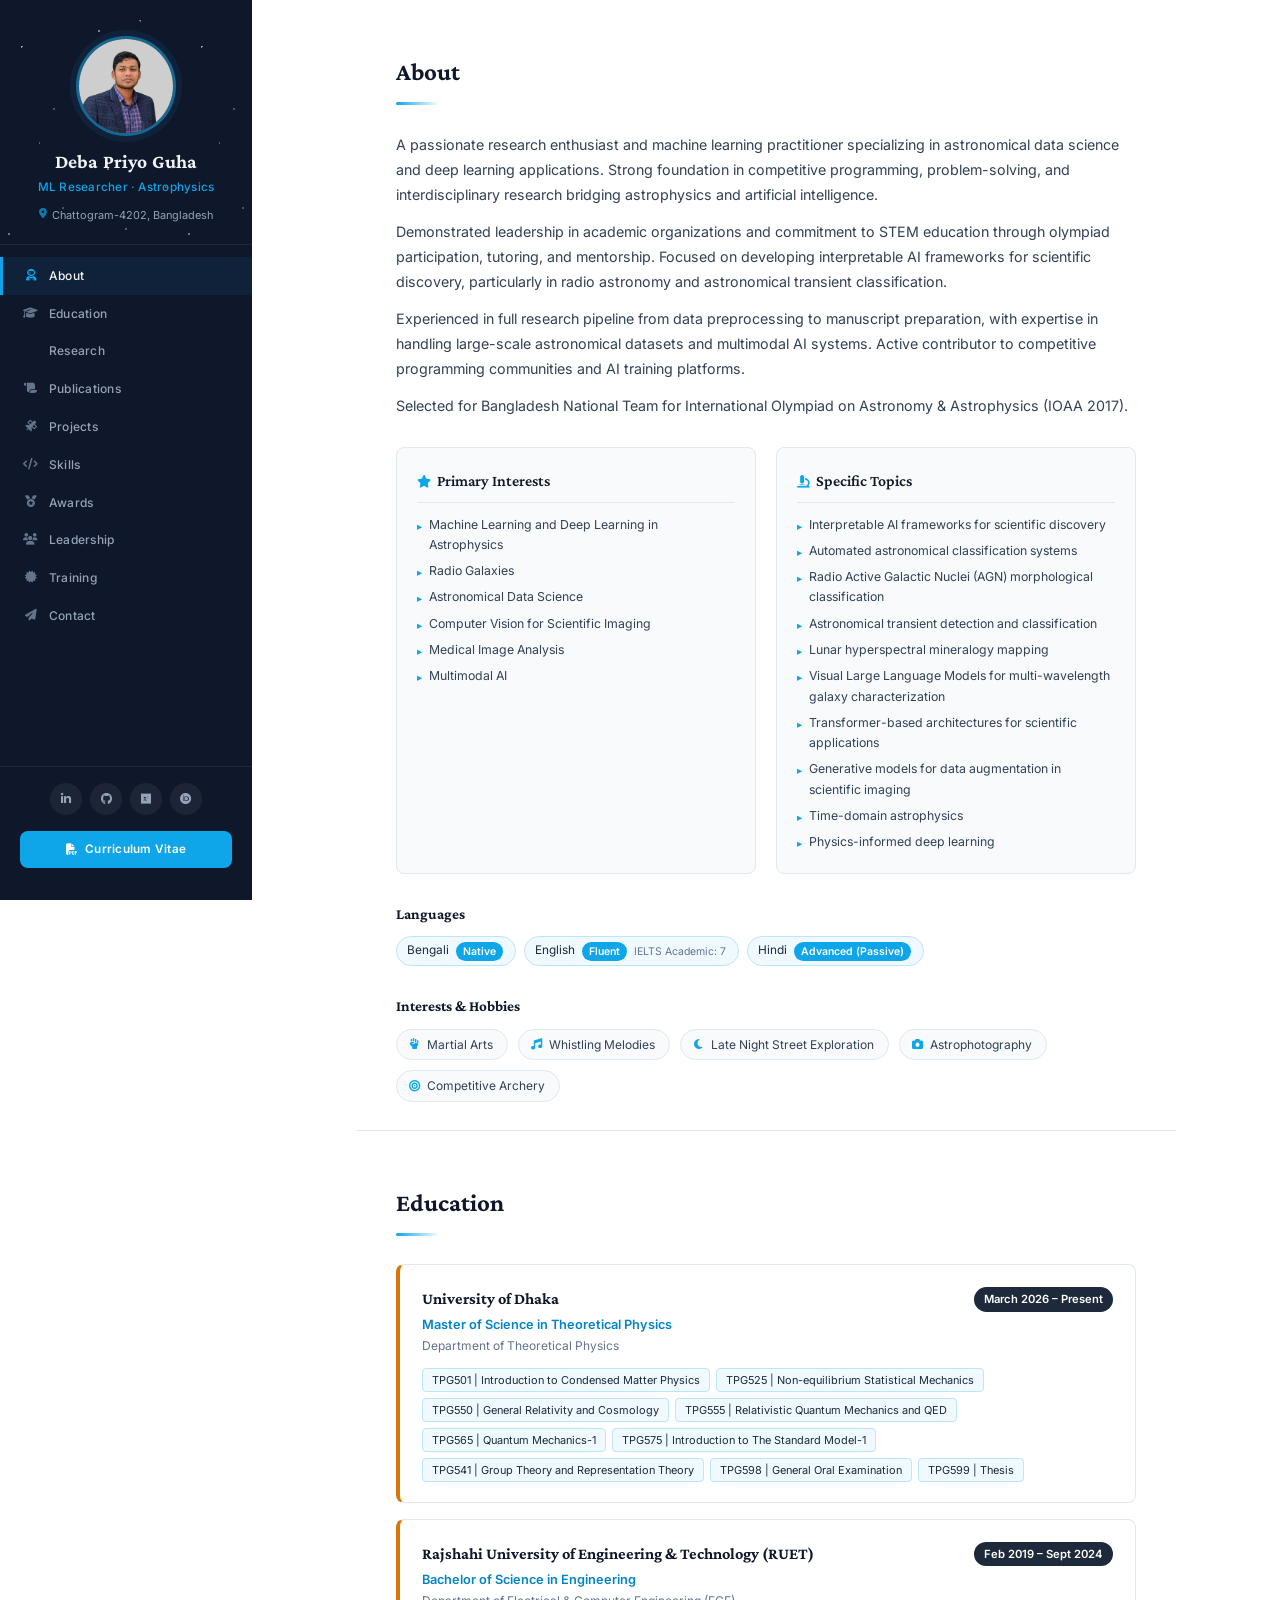
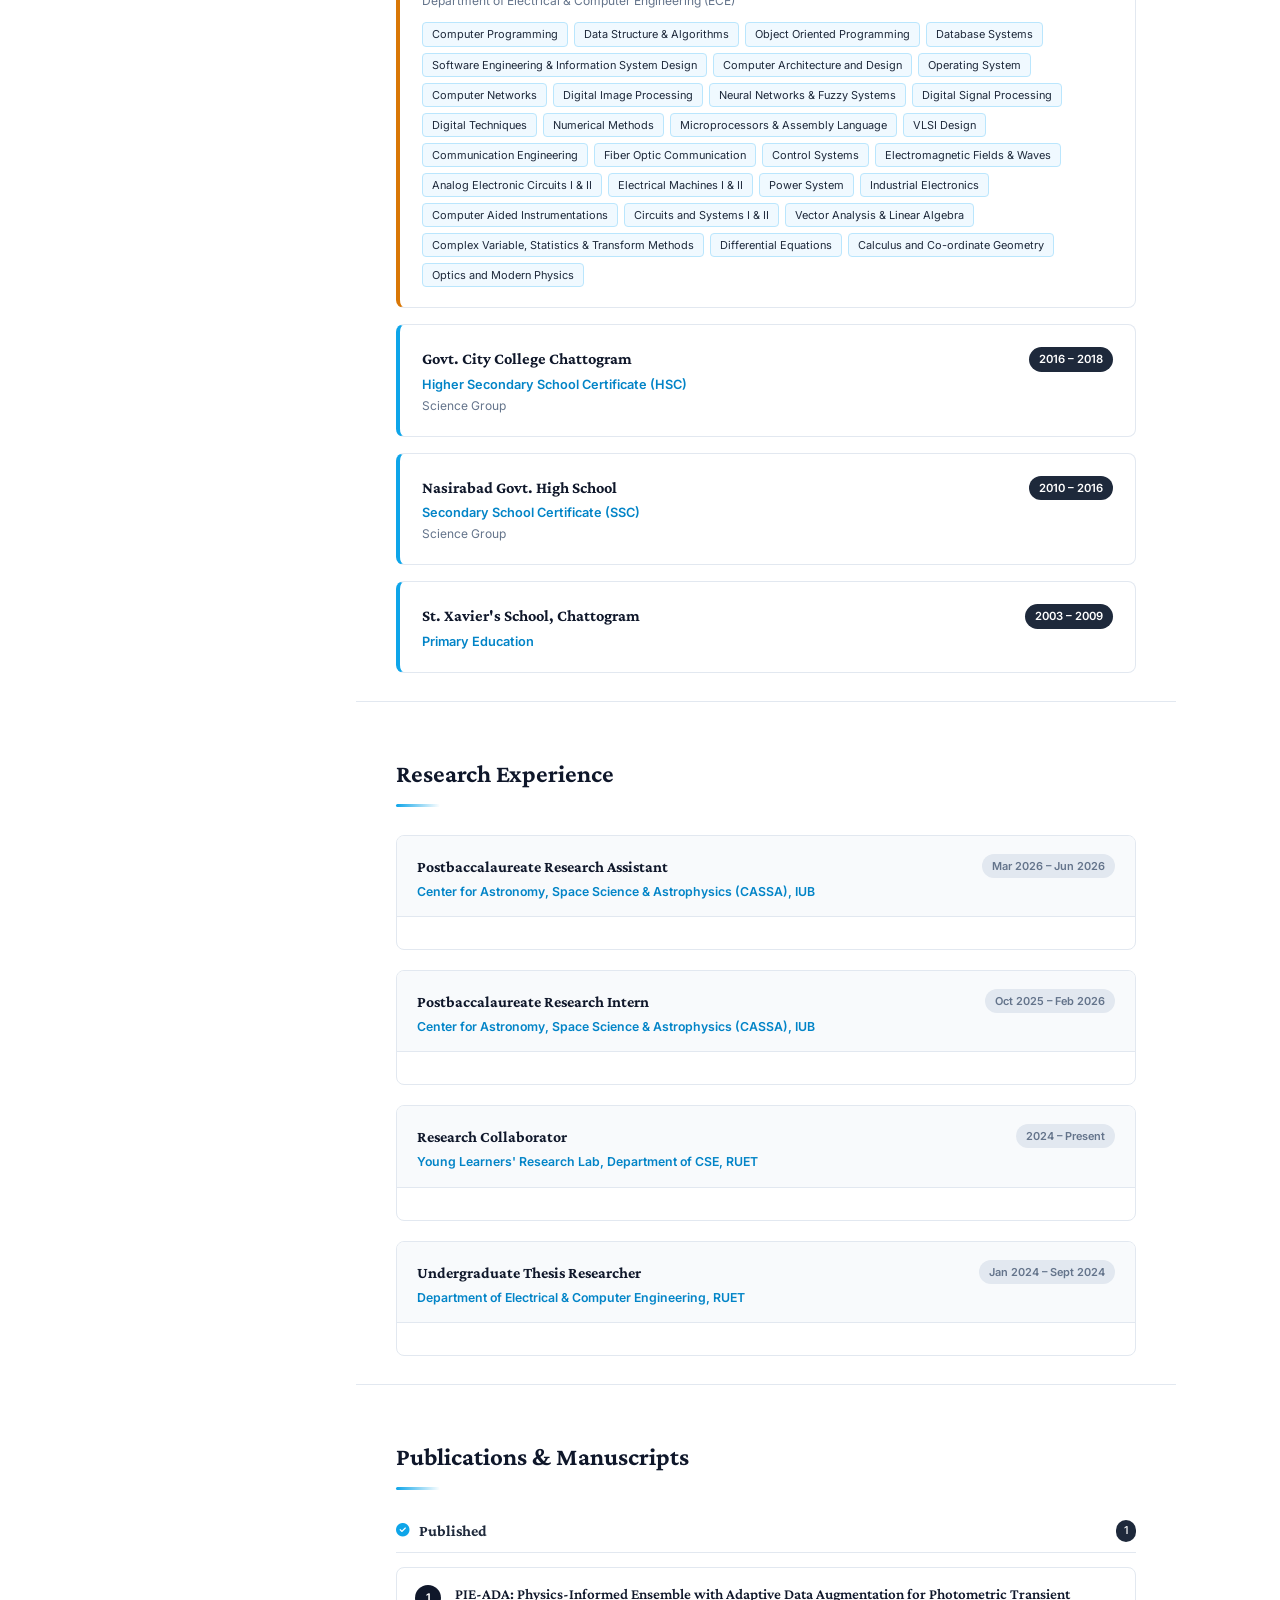
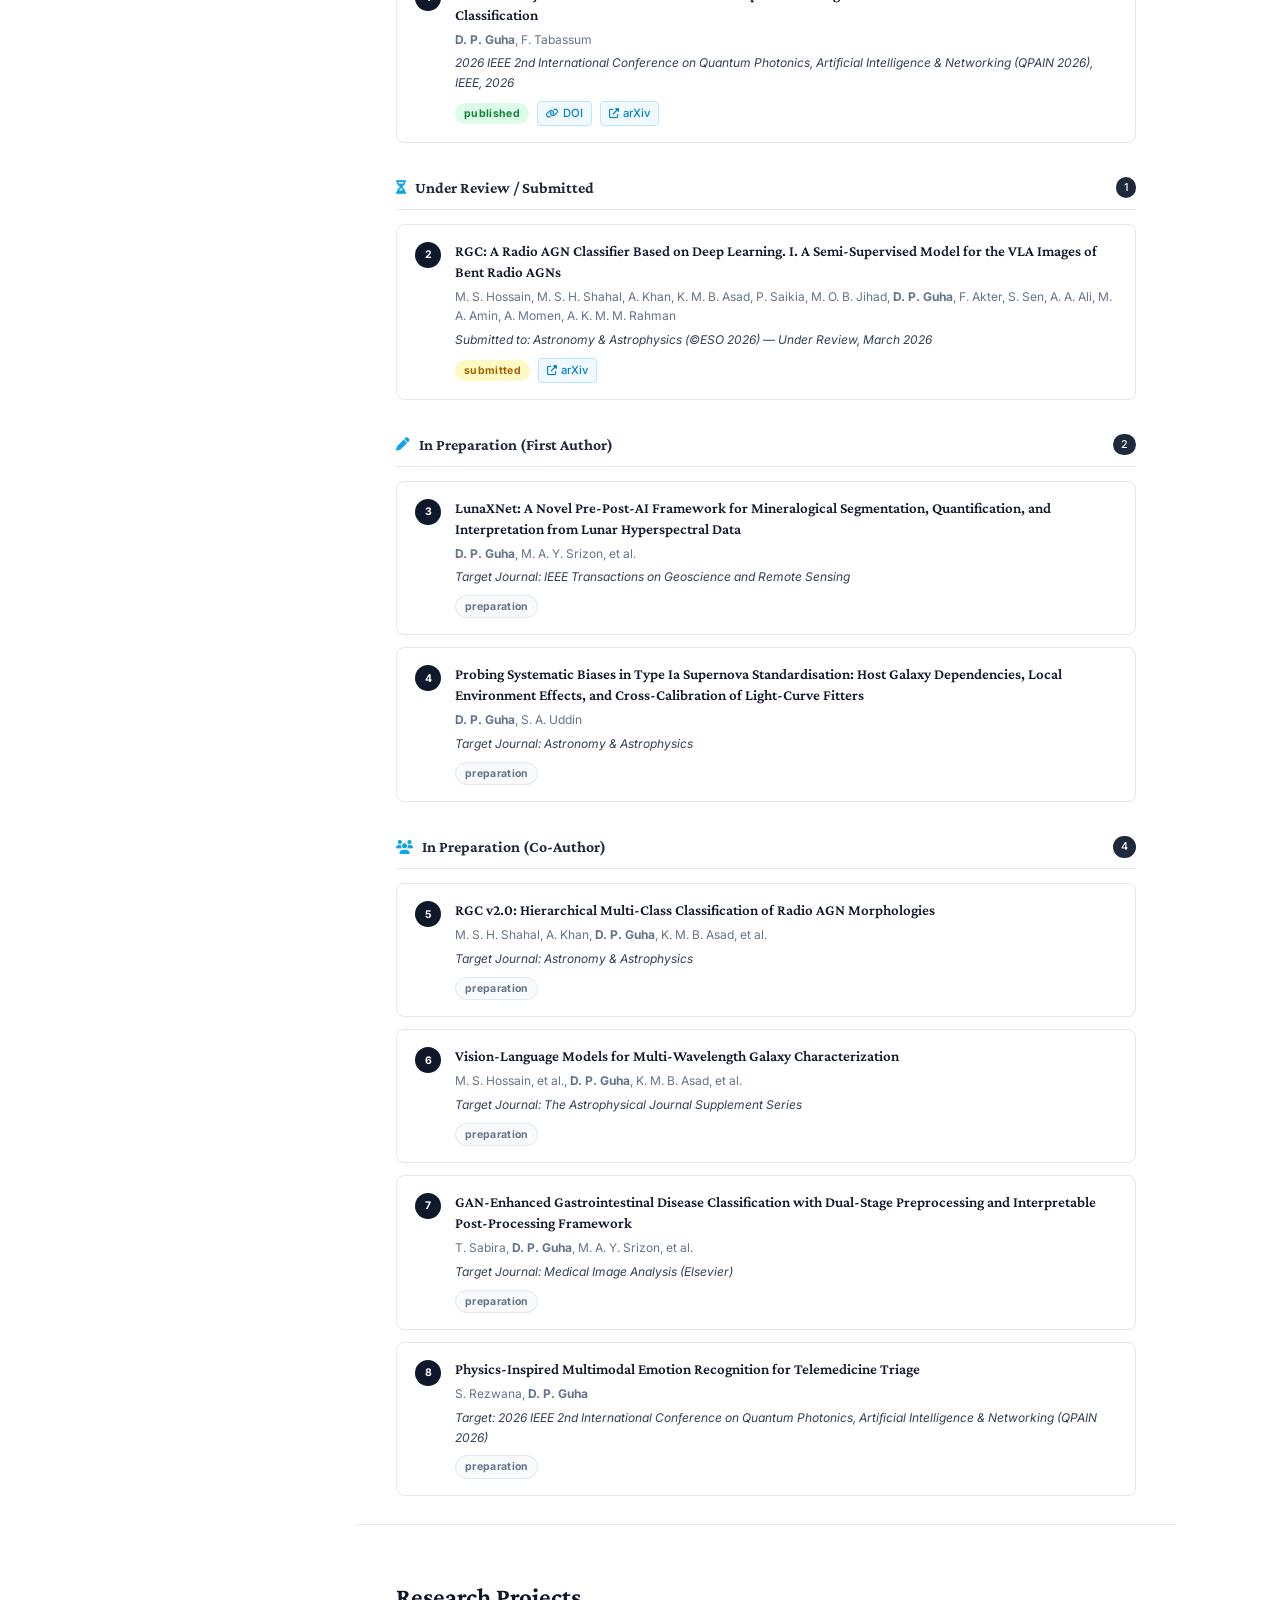
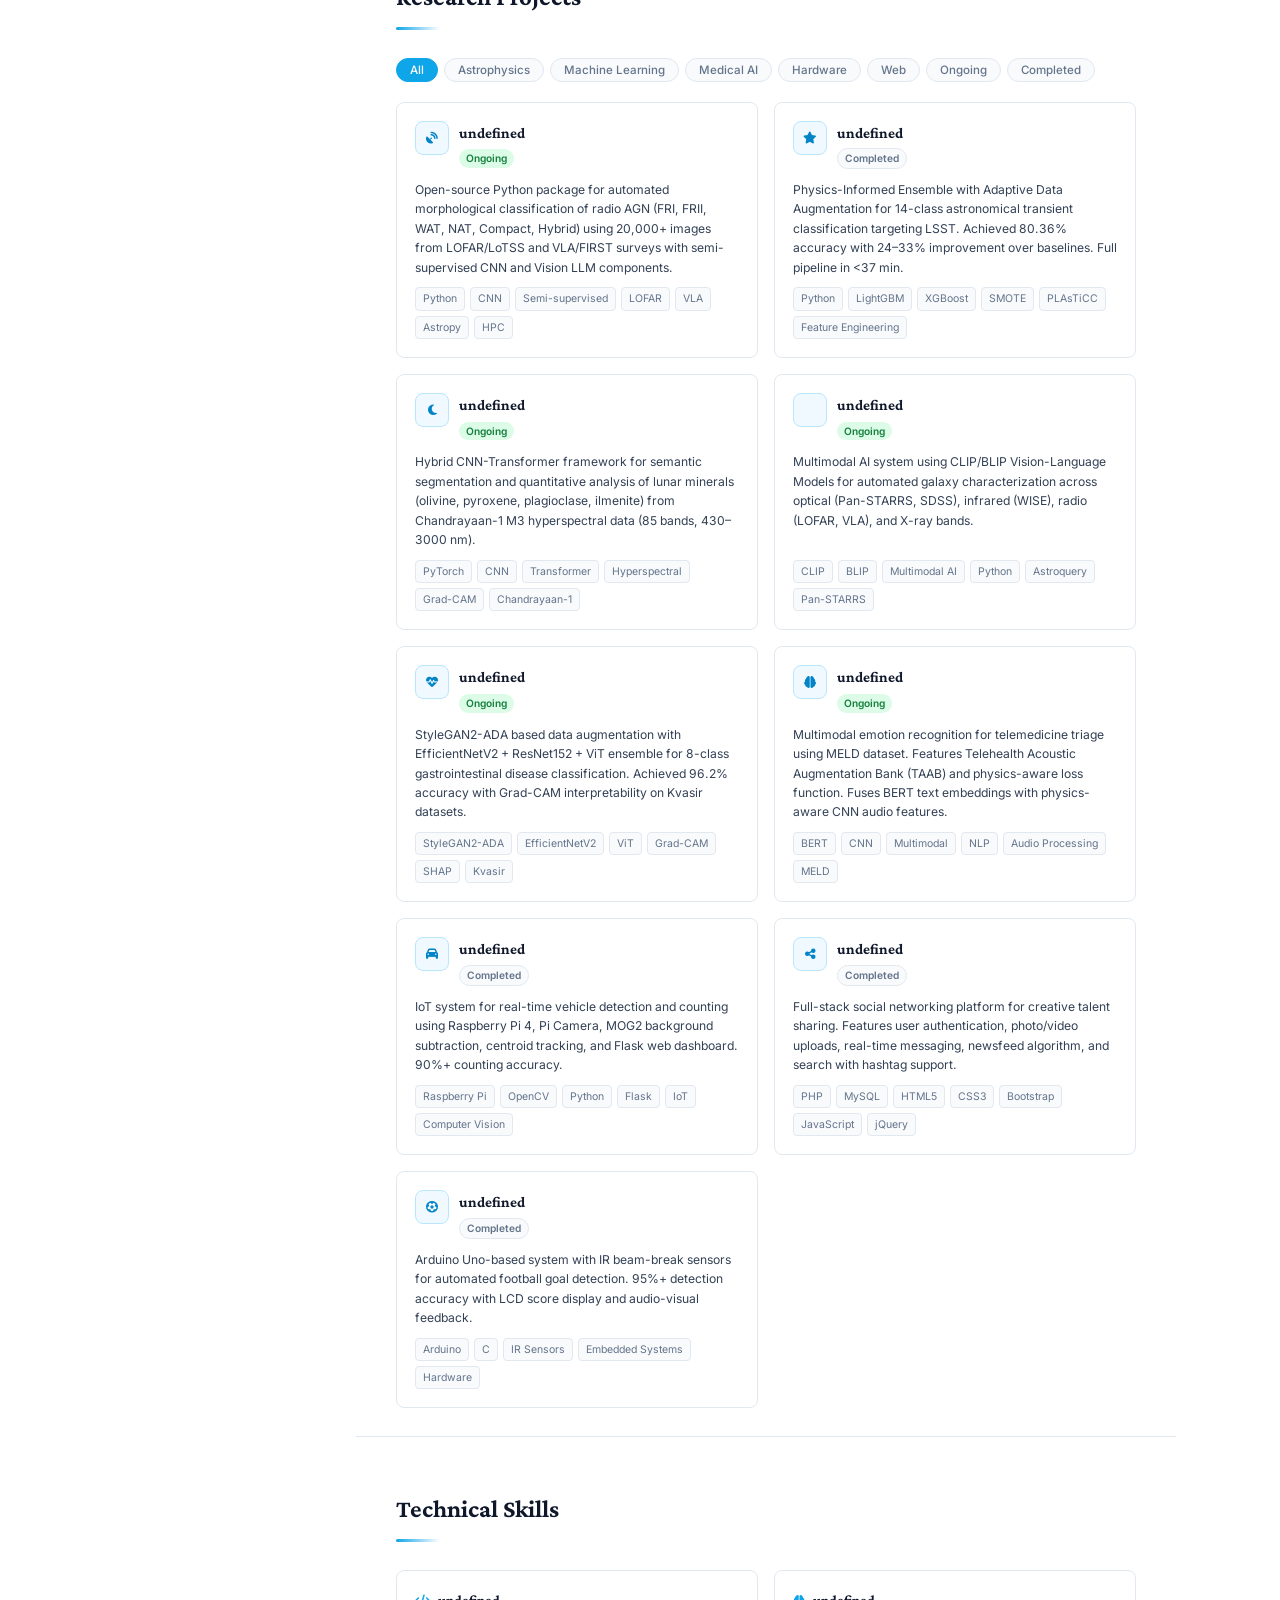
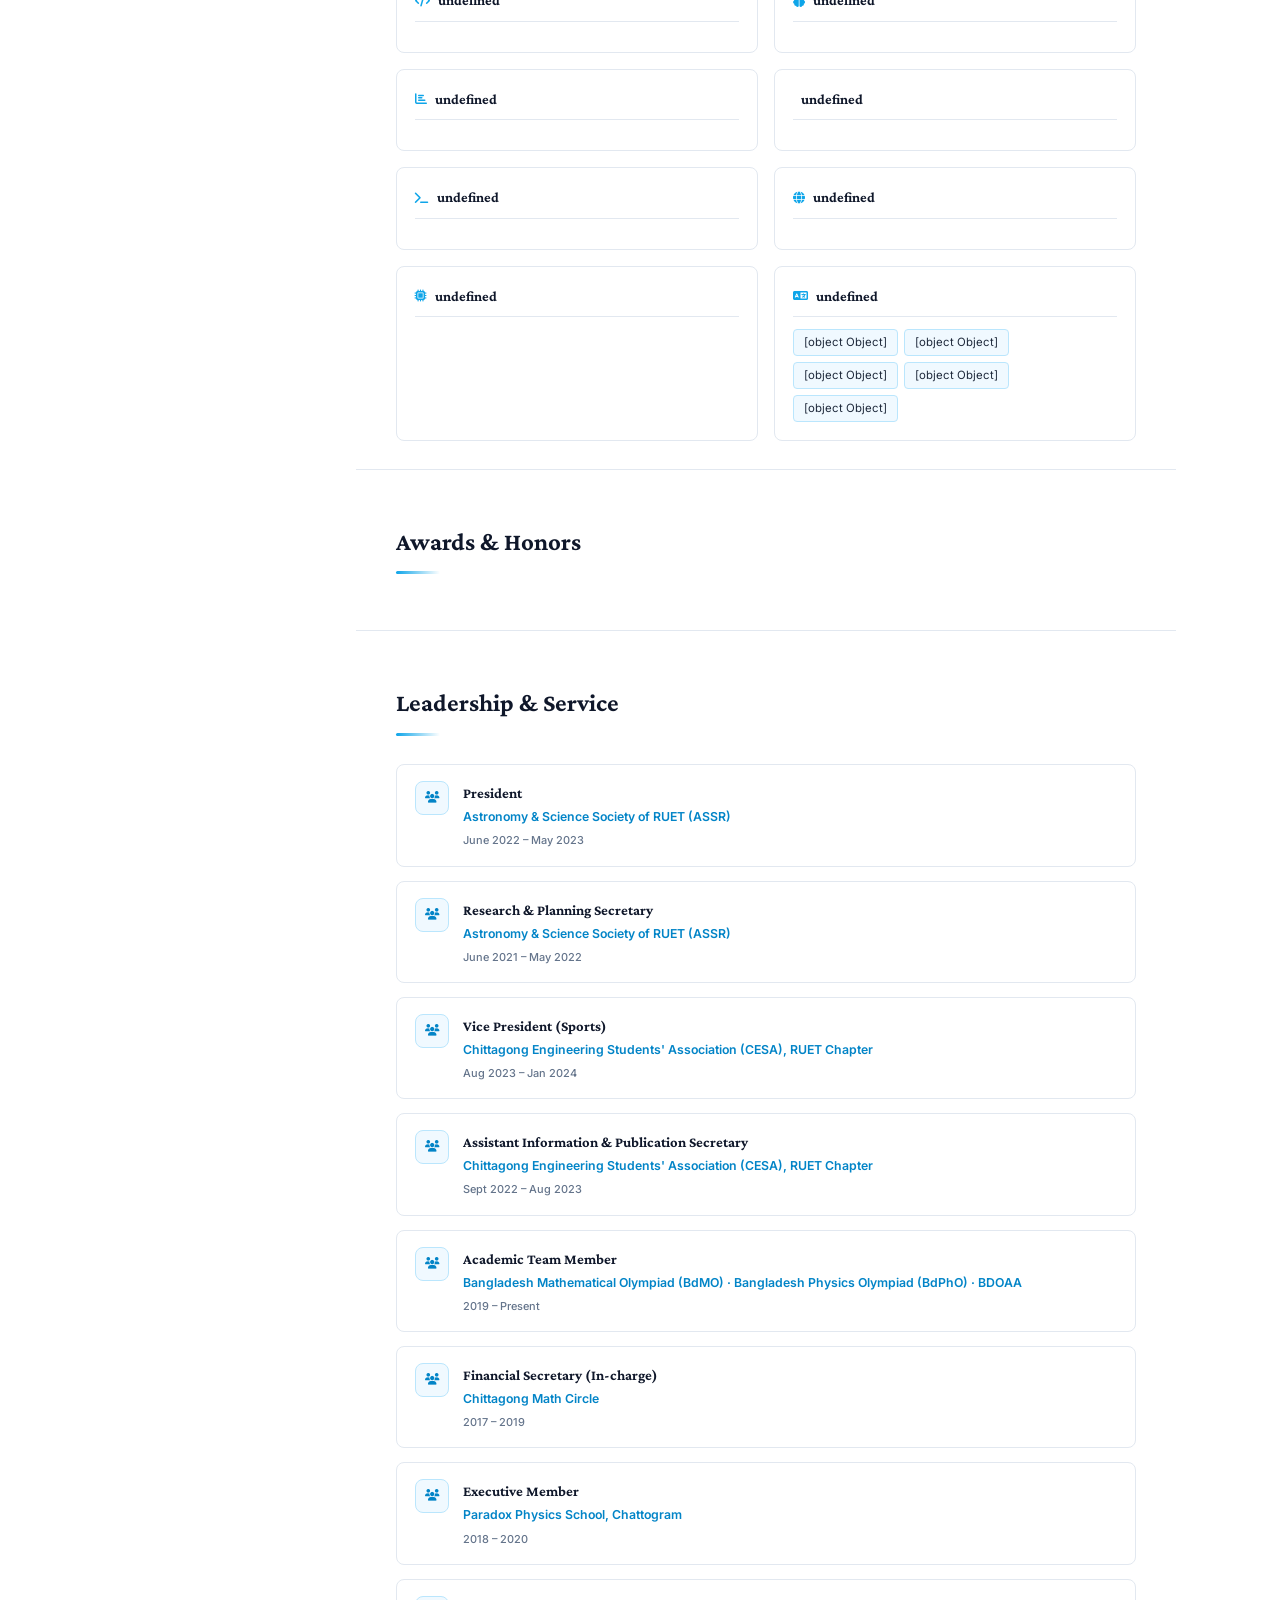
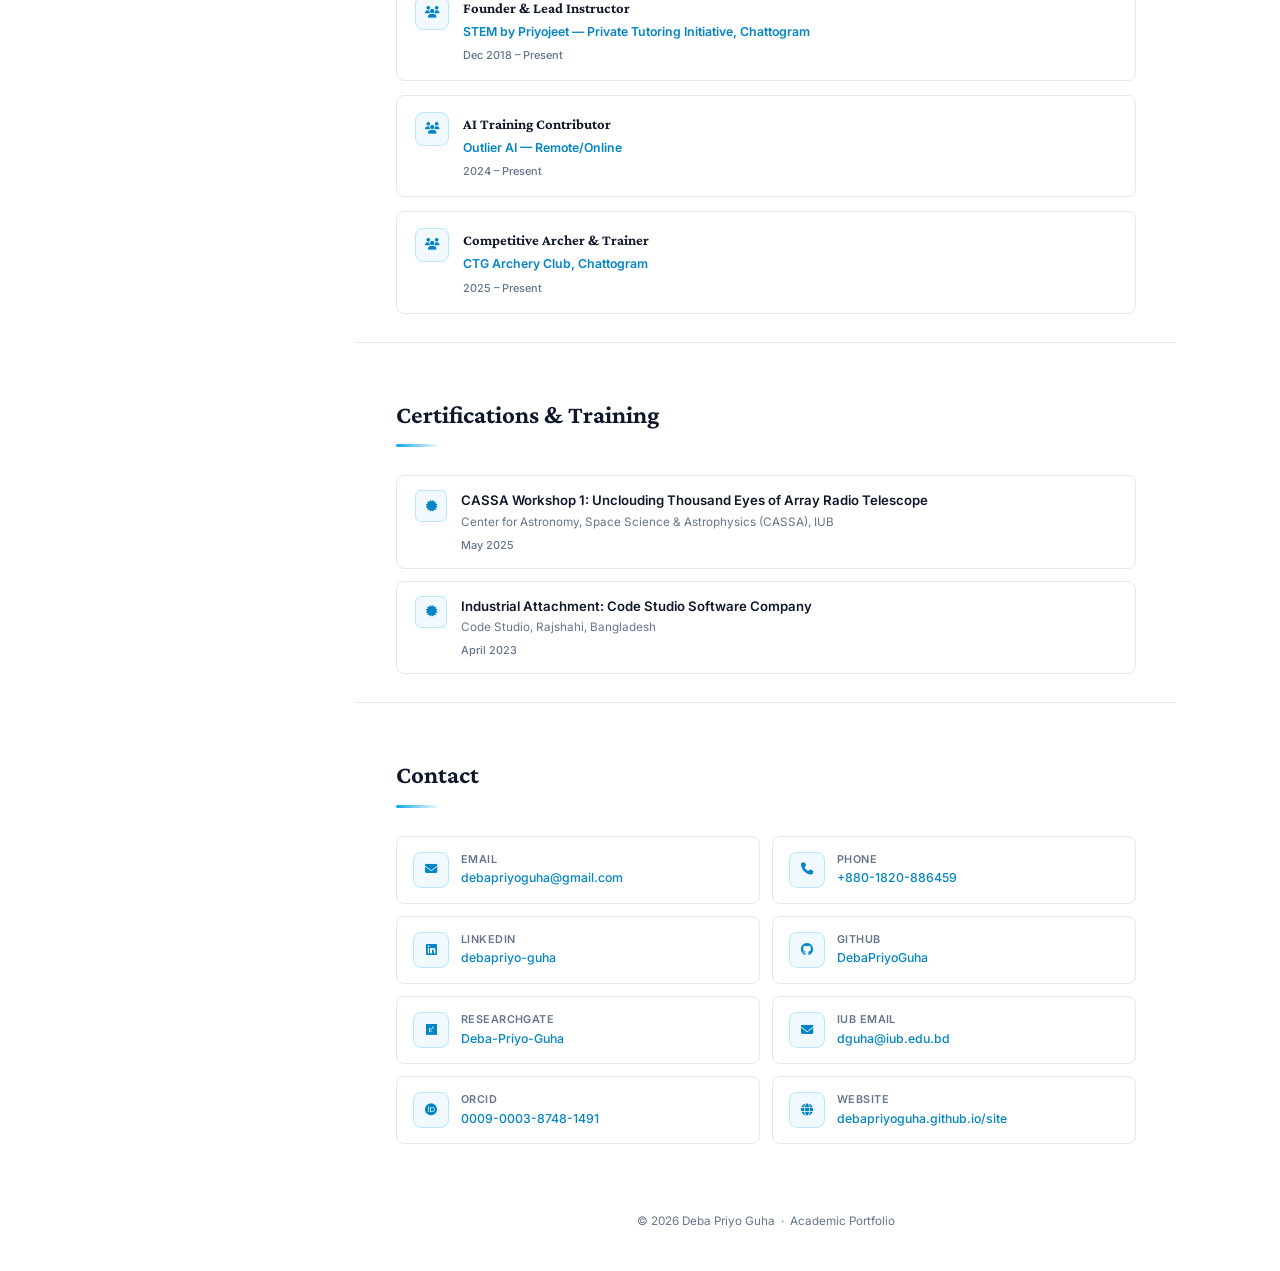
==== commit ae78d8ff: "Rebuild: PhD astrophysics portfolio — navy+sky design - Full from-scratch rebuild of index.html, css" ====
--- a/index.html
+++ b/index.html
@@ -3,137 +3,134 @@
 <head>
     <meta charset="UTF-8">
     <meta name="viewport" content="width=device-width, initial-scale=1.0">
-    <title>Deba Priyo Guha | Academic Portfolio</title>
-    <meta name="description" content="Academic portfolio of Deba Priyo Guha — ML Researcher & Astrophysics">
+    <title>Deba Priyo Guha — Astrophysics</title>
+    <meta name="description" content="Academic portfolio of Deba Priyo Guha — ML Researcher & Astrophysicist">
 
     <link rel="icon" type="image/png" href="assets/images/favicon.png">
 
     <link rel="preconnect" href="https://fonts.googleapis.com">
     <link rel="preconnect" href="https://fonts.gstatic.com" crossorigin>
-    <link href="https://fonts.googleapis.com/css2?family=EB+Garamond:wght@400;500;600&family=Inter:wght@300;400;500;600&display=swap" rel="stylesheet">
-
+    <link href="https://fonts.googleapis.com/css2?family=Crimson+Pro:ital,wght@0,400;0,600;0,700;1,400&family=Inter:wght@300;400;500;600&display=swap" rel="stylesheet">
     <link rel="stylesheet" href="https://cdnjs.cloudflare.com/ajax/libs/font-awesome/6.5.0/css/all.min.css">
     <link rel="stylesheet" href="css/style.css">
 </head>
 <body>
 
-<div class="layout">
+<div class="shell">
 
-    <!-- SIDEBAR -->
+    <!-- ═══════════════ SIDEBAR ═══════════════ -->
     <aside class="sidebar" id="sidebar">
+        <div class="sb-stars"></div>
 
-        <div class="sidebar-top">
-            <div class="profile-img-wrap">
-                <img src="assets/images/profile.jpg" alt="Deba Priyo Guha" class="profile-img">
+        <div class="sb-profile">
+            <div class="sb-photo">
+                <img src="assets/images/profile.jpg" alt="Deba Priyo Guha">
             </div>
-            <h1 class="profile-name"><a href="./">Deba Priyo Guha</a></h1>
-            <p class="profile-role" id="sidebarTagline">ML Researcher · Astrophysics</p>
-            <p class="profile-loc"><i class="fas fa-map-marker-alt"></i> <span id="sidebarLocation">Chattogram, Bangladesh</span></p>
+            <h1 class="sb-name"><a href="./" id="sbName">Deba Priyo Guha</a></h1>
+            <p class="sb-role" id="sbRole">ML Researcher · Astrophysics</p>
+            <p class="sb-loc"><i class="fas fa-map-marker-alt"></i> <span id="sbLoc">Chattogram, Bangladesh</span></p>
         </div>
 
-        <nav class="sidebar-nav">
-            <a href="#about"          class="nav-link active" data-s="about"><i class="fas fa-user"></i> About</a>
-            <a href="#education"      class="nav-link" data-s="education"><i class="fas fa-graduation-cap"></i> Education</a>
-            <a href="#experience"     class="nav-link" data-s="experience"><i class="fas fa-flask"></i> Research</a>
-            <a href="#publications"   class="nav-link" data-s="publications"><i class="fas fa-file-alt"></i> Publications</a>
-            <a href="#projects"       class="nav-link" data-s="projects"><i class="fas fa-code-branch"></i> Projects</a>
-            <a href="#skills"         class="nav-link" data-s="skills"><i class="fas fa-tools"></i> Skills</a>
-            <a href="#awards"         class="nav-link" data-s="awards"><i class="fas fa-trophy"></i> Awards</a>
-            <a href="#leadership"     class="nav-link" data-s="leadership"><i class="fas fa-users"></i> Leadership</a>
-            <a href="#certifications" class="nav-link" data-s="certifications"><i class="fas fa-certificate"></i> Training</a>
-            <a href="#contact"        class="nav-link" data-s="contact"><i class="fas fa-envelope"></i> Contact</a>
+        <nav class="sb-nav">
+            <a href="#about"          class="nl active" data-s="about"><i class="fas fa-user-astronaut"></i><span>About</span></a>
+            <a href="#education"      class="nl" data-s="education"><i class="fas fa-graduation-cap"></i><span>Education</span></a>
+            <a href="#experience"     class="nl" data-s="experience"><i class="fas fa-telescope"></i><span>Research</span></a>
+            <a href="#publications"   class="nl" data-s="publications"><i class="fas fa-scroll"></i><span>Publications</span></a>
+            <a href="#projects"       class="nl" data-s="projects"><i class="fas fa-satellite"></i><span>Projects</span></a>
+            <a href="#skills"         class="nl" data-s="skills"><i class="fas fa-code"></i><span>Skills</span></a>
+            <a href="#awards"         class="nl" data-s="awards"><i class="fas fa-medal"></i><span>Awards</span></a>
+            <a href="#leadership"     class="nl" data-s="leadership"><i class="fas fa-users"></i><span>Leadership</span></a>
+            <a href="#certifications" class="nl" data-s="certifications"><i class="fas fa-certificate"></i><span>Training</span></a>
+            <a href="#contact"        class="nl" data-s="contact"><i class="fas fa-paper-plane"></i><span>Contact</span></a>
         </nav>
 
-        <div class="sidebar-social">
-            <a href="https://www.linkedin.com/in/debapriyo-guha/" target="_blank" title="LinkedIn"><i class="fab fa-linkedin"></i></a>
+        <div class="sb-social">
+            <a href="https://www.linkedin.com/in/debapriyo-guha/" target="_blank" title="LinkedIn"><i class="fab fa-linkedin-in"></i></a>
             <a href="https://github.com/DebaPriyoGuha" target="_blank" title="GitHub"><i class="fab fa-github"></i></a>
             <a href="https://www.researchgate.net/profile/Deba-Priyo-Guha" target="_blank" title="ResearchGate"><i class="fab fa-researchgate"></i></a>
             <a href="https://orcid.org/0009-0003-8748-1491" target="_blank" title="ORCID"><i class="fab fa-orcid"></i></a>
         </div>
 
-        <div class="sidebar-cv">
-            <a href="assets/resume.pdf" download class="btn-cv"><i class="fas fa-download"></i> Download CV</a>
+        <a href="assets/resume.pdf" download class="sb-cv"><i class="fas fa-file-pdf"></i> Curriculum Vitae</a>
+    </aside>
+
+    <!-- ═══════════════ MAIN ═══════════════ -->
+    <main class="main" id="main">
+
+        <!-- Mobile bar -->
+        <div class="mob-bar">
+            <button class="mob-toggle" id="mobToggle"><i class="fas fa-bars"></i></button>
+            <span>Deba Priyo Guha</span>
         </div>
 
-    </aside>
-
-    <!-- MAIN -->
-    <main class="main" id="main">
-
-        <!-- Mobile header -->
-        <header class="mob-header">
-            <button class="mob-menu" id="mobMenu"><i class="fas fa-bars"></i></button>
-            <span>Deba Priyo Guha</span>
-        </header>
-
         <!-- ABOUT -->
-        <section id="about" class="section reveal">
-            <h2 class="sec-title"><i class="fas fa-user"></i> About</h2>
-            <div id="aboutContent"><div class="spinner"><i class="fas fa-spinner fa-spin"></i></div></div>
+        <section id="about" class="sec fade-in">
+            <h2 class="sh"><span>About</span></h2>
+            <div id="aboutContent"><div class="spin"><i class="fas fa-spinner fa-spin"></i></div></div>
         </section>
 
         <!-- EDUCATION -->
-        <section id="education" class="section reveal">
-            <h2 class="sec-title"><i class="fas fa-graduation-cap"></i> Education</h2>
-            <div id="educationContent"><div class="spinner"><i class="fas fa-spinner fa-spin"></i></div></div>
+        <section id="education" class="sec fade-in">
+            <h2 class="sh"><span>Education</span></h2>
+            <div id="educationContent"><div class="spin"><i class="fas fa-spinner fa-spin"></i></div></div>
         </section>
 
-        <!-- RESEARCH EXPERIENCE -->
-        <section id="experience" class="section reveal">
-            <h2 class="sec-title"><i class="fas fa-flask"></i> Research Experience</h2>
-            <div id="experienceContent"><div class="spinner"><i class="fas fa-spinner fa-spin"></i></div></div>
+        <!-- RESEARCH -->
+        <section id="experience" class="sec fade-in">
+            <h2 class="sh"><span>Research Experience</span></h2>
+            <div id="experienceContent"><div class="spin"><i class="fas fa-spinner fa-spin"></i></div></div>
         </section>
 
         <!-- PUBLICATIONS -->
-        <section id="publications" class="section reveal">
-            <h2 class="sec-title"><i class="fas fa-file-alt"></i> Publications & Manuscripts</h2>
-            <div id="publicationsContent"><div class="spinner"><i class="fas fa-spinner fa-spin"></i></div></div>
+        <section id="publications" class="sec fade-in">
+            <h2 class="sh"><span>Publications &amp; Manuscripts</span></h2>
+            <div id="publicationsContent"><div class="spin"><i class="fas fa-spinner fa-spin"></i></div></div>
         </section>
 
         <!-- PROJECTS -->
-        <section id="projects" class="section reveal">
-            <h2 class="sec-title"><i class="fas fa-code-branch"></i> Projects</h2>
-            <div class="filter-bar" id="filterBar">
-                <button class="flt active" data-f="all">All</button>
-                <button class="flt" data-f="astro">Astrophysics</button>
-                <button class="flt" data-f="ml">Machine Learning</button>
-                <button class="flt" data-f="medical">Medical AI</button>
-                <button class="flt" data-f="hardware">Hardware</button>
-                <button class="flt" data-f="web">Web</button>
-                <button class="flt" data-f="ongoing">Ongoing</button>
-                <button class="flt" data-f="completed">Completed</button>
+        <section id="projects" class="sec fade-in">
+            <h2 class="sh"><span>Research Projects</span></h2>
+            <div class="fbar" id="fbar">
+                <button class="fb active" data-f="all">All</button>
+                <button class="fb" data-f="astro">Astrophysics</button>
+                <button class="fb" data-f="ml">Machine Learning</button>
+                <button class="fb" data-f="medical">Medical AI</button>
+                <button class="fb" data-f="hardware">Hardware</button>
+                <button class="fb" data-f="web">Web</button>
+                <button class="fb" data-f="ongoing">Ongoing</button>
+                <button class="fb" data-f="completed">Completed</button>
             </div>
-            <div id="projectsContent"><div class="spinner"><i class="fas fa-spinner fa-spin"></i></div></div>
+            <div id="projectsContent"><div class="spin"><i class="fas fa-spinner fa-spin"></i></div></div>
         </section>
 
         <!-- SKILLS -->
-        <section id="skills" class="section reveal">
-            <h2 class="sec-title"><i class="fas fa-tools"></i> Technical Skills</h2>
-            <div id="skillsContent"><div class="spinner"><i class="fas fa-spinner fa-spin"></i></div></div>
+        <section id="skills" class="sec fade-in">
+            <h2 class="sh"><span>Technical Skills</span></h2>
+            <div id="skillsContent"><div class="spin"><i class="fas fa-spinner fa-spin"></i></div></div>
         </section>
 
         <!-- AWARDS -->
-        <section id="awards" class="section reveal">
-            <h2 class="sec-title"><i class="fas fa-trophy"></i> Awards & Honors</h2>
-            <div id="awardsContent"><div class="spinner"><i class="fas fa-spinner fa-spin"></i></div></div>
+        <section id="awards" class="sec fade-in">
+            <h2 class="sh"><span>Awards &amp; Honors</span></h2>
+            <div id="awardsContent"><div class="spin"><i class="fas fa-spinner fa-spin"></i></div></div>
         </section>
 
         <!-- LEADERSHIP -->
-        <section id="leadership" class="section reveal">
-            <h2 class="sec-title"><i class="fas fa-users"></i> Leadership & Service</h2>
-            <div id="leadershipContent"><div class="spinner"><i class="fas fa-spinner fa-spin"></i></div></div>
+        <section id="leadership" class="sec fade-in">
+            <h2 class="sh"><span>Leadership &amp; Service</span></h2>
+            <div id="leadershipContent"><div class="spin"><i class="fas fa-spinner fa-spin"></i></div></div>
         </section>
 
-        <!-- CERTIFICATIONS -->
-        <section id="certifications" class="section reveal">
-            <h2 class="sec-title"><i class="fas fa-certificate"></i> Certifications & Training</h2>
-            <div id="certificationsContent"><div class="spinner"><i class="fas fa-spinner fa-spin"></i></div></div>
+        <!-- TRAINING -->
+        <section id="certifications" class="sec fade-in">
+            <h2 class="sh"><span>Certifications &amp; Training</span></h2>
+            <div id="certificationsContent"><div class="spin"><i class="fas fa-spinner fa-spin"></i></div></div>
         </section>
 
         <!-- CONTACT -->
-        <section id="contact" class="section reveal">
-            <h2 class="sec-title"><i class="fas fa-envelope"></i> Contact</h2>
-            <div id="contactContent"><div class="spinner"><i class="fas fa-spinner fa-spin"></i></div></div>
+        <section id="contact" class="sec fade-in">
+            <h2 class="sh"><span>Contact</span></h2>
+            <div id="contactContent"><div class="spin"><i class="fas fa-spinner fa-spin"></i></div></div>
         </section>
 
         <footer class="footer">
@@ -143,7 +140,6 @@
     </main>
 </div>
 
-<!-- Mobile sidebar overlay -->
 <div class="mob-overlay" id="mobOverlay"></div>
 
 <script src="js/main.js"></script>
--- a/css/style.css
+++ b/css/style.css
@@ -1,712 +1,1146 @@
-/* ============================================================
-   CANDLE-INSPIRED: White + Forest Green
-============================================================ */
+/* ═══════════════════════════════════════════
+   PhD Astrophysics Portfolio — Deba Priyo Guha
+   Navy + Sky Blue + White academic design
+═══════════════════════════════════════════ */
+
+/* ── Tokens ── */
 :root {
-    /* Core palette */
-    --green-dark:   #1b5e20;
-    --green:        #2e7d32;
-    --green-mid:    #388e3c;
-    --green-light:  #4caf50;
-    --green-pale:   #e8f5e9;
-    --green-paler:  #f1f8f1;
-
-    /* Semantic */
-    --bg:           #ffffff;
-    --sidebar-bg:   var(--green-dark);
-    --sidebar-text: #ffffff;
-    --text-primary: #1a1a1a;
-    --text-secondary: #374151;
-    --text-muted:   #6b7280;
-    --accent:       var(--green);
-    --accent-light: var(--green-light);
-    --card-bg:      #ffffff;
-    --card-hover:   var(--green-paler);
-    --border:       rgba(0, 0, 0, 0.09);
-    --border-green: rgba(46, 125, 50, 0.18);
-    --shadow:       0 1px 8px rgba(0, 0, 0, 0.07);
-    --shadow-hover: 0 4px 16px rgba(0, 0, 0, 0.12);
-
-    /* Typography */
-    --font-serif: 'EB Garamond', Georgia, serif;
-    --font-sans:  'Inter', system-ui, sans-serif;
-
-    /* Layout */
-    --sidebar-w: 260px;
-    --radius:    10px;
-    --radius-sm: 6px;
-    --ease:      all 0.2s ease;
-}
-
-/* ── Reset ─────────────────────────────────────────────── */
+    --navy:       #0f172a;
+    --navy-2:     #1e293b;
+    --navy-3:     #334155;
+    --sky:        #0ea5e9;
+    --sky-d:      #0284c7;
+    --sky-p:      #e0f2fe;
+    --sky-pp:     #f0f9ff;
+    --gold:       #d97706;
+    --gold-p:     #fef3c7;
+    --bg:         #ffffff;
+    --bg-2:       #f8fafc;
+    --text:       #0f172a;
+    --text-2:     #334155;
+    --muted:      #64748b;
+    --border:     #e2e8f0;
+    --radius:     8px;
+    --sb-w:       252px;
+    --shadow:     0 1px 3px rgba(0,0,0,.08), 0 1px 2px rgba(0,0,0,.06);
+    --shadow-md:  0 4px 6px rgba(0,0,0,.07), 0 2px 4px rgba(0,0,0,.06);
+}
+
+/* ── Reset ── */
 *, *::before, *::after { box-sizing: border-box; margin: 0; padding: 0; }
-html { scroll-behavior: smooth; font-size: 16px; }
-body { font-family: var(--font-sans); background: var(--bg); color: var(--text-primary); line-height: 1.6; }
-a { color: var(--green-mid); text-decoration: none; transition: var(--ease); }
-a:hover { color: var(--green-dark); }
-ul { list-style: none; }
-img { max-width: 100%; display: block; }
-
-/* ── Layout ─────────────────────────────────────────────── */
-.layout { display: flex; min-height: 100vh; }
-
-/* ── Sidebar ────────────────────────────────────────────── */
+
+html {
+    scroll-behavior: smooth;
+    font-size: 15px;
+}
+
+body {
+    font-family: 'Inter', system-ui, sans-serif;
+    background: var(--bg);
+    color: var(--text);
+    line-height: 1.65;
+    overflow-wrap: break-word;
+    word-break: break-word;
+    -webkit-font-smoothing: antialiased;
+}
+
+a { color: var(--sky-d); text-decoration: none; }
+a:hover { color: var(--sky); }
+
+img { max-width: 100%; }
+
+/* ── Layout ── */
+.shell {
+    display: flex;
+    min-height: 100vh;
+}
+
+/* ═══════════════════════════════════════════
+   SIDEBAR
+═══════════════════════════════════════════ */
 .sidebar {
-    width: var(--sidebar-w);
-    min-height: 100vh;
-    background: var(--sidebar-bg);
-    color: var(--sidebar-text);
-    display: flex;
-    flex-direction: column;
-    gap: 24px;
-    padding: 32px 20px 24px;
     position: fixed;
     top: 0; left: 0;
+    width: var(--sb-w);
+    height: 100vh;
+    background: var(--navy);
     overflow-y: auto;
+    overflow-x: hidden;
     z-index: 100;
-    transition: transform 0.3s ease;
-}
-
-/* Profile */
-.sidebar-top { text-align: center; }
-
-.profile-img-wrap {
-    width: 110px; height: 110px;
+    display: flex;
+    flex-direction: column;
+    padding-bottom: 32px;
+    scrollbar-width: thin;
+    scrollbar-color: var(--navy-3) transparent;
+}
+
+/* Subtle star-field */
+.sb-stars {
+    position: absolute;
+    top: 0; left: 0; right: 0;
+    height: 260px;
+    pointer-events: none;
+    background-image:
+        radial-gradient(circle at 12% 18%, rgba(255,255,255,.55) 1px, transparent 1px),
+        radial-gradient(circle at 78% 8%,  rgba(255,255,255,.40) 1px, transparent 1px),
+        radial-gradient(circle at 45% 32%, rgba(255,255,255,.45) 1.5px, transparent 1.5px),
+        radial-gradient(circle at 88% 42%, rgba(255,255,255,.35) 1px, transparent 1px),
+        radial-gradient(circle at 22% 55%, rgba(255,255,255,.30) 1px, transparent 1px),
+        radial-gradient(circle at 60% 65%, rgba(255,255,255,.40) 1px, transparent 1px),
+        radial-gradient(circle at 35% 80%, rgba(255,255,255,.25) 1px, transparent 1px),
+        radial-gradient(circle at 92% 72%, rgba(255,255,255,.35) 1px, transparent 1px),
+        radial-gradient(circle at 5%  90%, rgba(255,255,255,.40) 1.5px, transparent 1.5px),
+        radial-gradient(circle at 70% 88%, rgba(255,255,255,.30) 1px, transparent 1px),
+        radial-gradient(circle at 55% 12%, rgba(255,255,255,.45) 1px, transparent 1px),
+        radial-gradient(circle at 30% 42%, rgba(255,255,255,.25) 1px, transparent 1px);
+    background-size: 180px 260px;
+}
+
+/* Profile block */
+.sb-profile {
+    position: relative;
+    z-index: 1;
+    text-align: center;
+    padding: 36px 20px 20px;
+    border-bottom: 1px solid rgba(255,255,255,.07);
+}
+
+.sb-photo {
+    width: 100px;
+    height: 100px;
     border-radius: 50%;
     margin: 0 auto 14px;
-    border: 3px solid rgba(255,255,255,0.25);
+    border: 3px solid rgba(14,165,233,.5);
+    box-shadow: 0 0 0 6px rgba(14,165,233,.08);
     overflow: hidden;
-}
-.profile-img { width: 100%; height: 100%; object-fit: cover; }
-
-.profile-name {
-    font-family: var(--font-serif);
-    font-size: 1.15rem;
-    font-weight: 600;
-    color: #fff;
-    margin-bottom: 4px;
-}
-.profile-name a { color: #fff; }
-.profile-name a:hover { color: #c8e6c9; }
-
-.profile-role {
-    font-size: 0.76rem;
-    color: rgba(255,255,255,0.65);
-    letter-spacing: 0.4px;
-    margin-bottom: 8px;
-}
-.profile-loc {
-    font-size: 0.74rem;
-    color: rgba(255,255,255,0.5);
-    display: flex; align-items: center; justify-content: center; gap: 5px;
-}
-
-/* Nav */
-.sidebar-nav {
-    display: flex;
-    flex-direction: column;
-    gap: 2px;
-}
-.nav-link {
-    display: flex; align-items: center; gap: 9px;
-    padding: 8px 12px;
-    border-radius: var(--radius-sm);
-    color: rgba(255,255,255,0.68);
-    font-size: 0.84rem;
+    background: var(--navy-2);
+}
+
+.sb-photo img {
+    width: 100%; height: 100%;
+    object-fit: cover;
+    display: block;
+}
+
+.sb-name a {
+    display: block;
+    font-family: 'Crimson Pro', Georgia, serif;
+    font-size: 1.3rem;
+    font-weight: 700;
+    color: #f1f5f9;
+    letter-spacing: .01em;
+    line-height: 1.25;
+    transition: color .2s;
+}
+.sb-name a:hover { color: var(--sky); }
+
+.sb-role {
+    font-size: .78rem;
+    color: var(--sky);
+    margin: 4px 0 8px;
     font-weight: 500;
-    transition: var(--ease);
-}
-.nav-link i { width: 14px; text-align: center; font-size: 0.8rem; }
-.nav-link:hover, .nav-link.active {
-    background: rgba(255,255,255,0.12);
-    color: #fff;
-}
-.nav-link.active { border-left: 3px solid #81c784; padding-left: 9px; }
-
-/* Social */
-.sidebar-social {
-    display: flex; justify-content: center; gap: 10px; flex-wrap: wrap;
-}
-.sidebar-social a {
+    letter-spacing: .02em;
+}
+
+.sb-loc {
+    font-size: .73rem;
+    color: #94a3b8;
+    display: flex;
+    align-items: center;
+    gap: 5px;
+    justify-content: center;
+}
+.sb-loc i { color: var(--sky); opacity: .7; font-size: .7rem; }
+
+/* Navigation */
+.sb-nav {
+    position: relative;
+    z-index: 1;
+    padding: 12px 0;
+    flex: 1;
+}
+
+.nl {
+    display: flex;
+    align-items: center;
+    gap: 10px;
+    padding: 9px 20px;
+    color: #94a3b8;
+    font-size: .8rem;
+    font-weight: 500;
+    letter-spacing: .02em;
+    transition: color .18s, background .18s;
+    border-left: 3px solid transparent;
+}
+
+.nl i {
+    width: 16px;
+    text-align: center;
+    font-size: .78rem;
+    color: #64748b;
+    transition: color .18s;
+    flex-shrink: 0;
+}
+
+.nl:hover, .nl.active {
+    color: #f1f5f9;
+    background: rgba(14,165,233,.08);
+    border-left-color: var(--sky);
+}
+
+.nl:hover i, .nl.active i { color: var(--sky); }
+
+/* Social icons */
+.sb-social {
+    position: relative;
+    z-index: 1;
+    display: flex;
+    justify-content: center;
+    gap: 8px;
+    padding: 16px 20px 12px;
+    border-top: 1px solid rgba(255,255,255,.07);
+}
+
+.sb-social a {
     width: 32px; height: 32px;
+    display: flex; align-items: center; justify-content: center;
     border-radius: 50%;
-    background: rgba(255,255,255,0.1);
-    display: flex; align-items: center; justify-content: center;
-    color: rgba(255,255,255,0.7);
-    font-size: 0.82rem;
-    transition: var(--ease);
-}
-.sidebar-social a:hover { background: rgba(255,255,255,0.22); color: #fff; }
-
-/* CV Button */
-.sidebar-cv { text-align: center; margin-top: auto; }
-.btn-cv {
-    display: inline-flex; align-items: center; gap: 7px;
-    padding: 9px 20px;
-    background: rgba(255,255,255,0.12);
-    border: 1px solid rgba(255,255,255,0.25);
-    color: #fff;
-    border-radius: 50px;
-    font-size: 0.81rem;
-    font-weight: 600;
-    transition: var(--ease);
-}
-.btn-cv:hover { background: rgba(255,255,255,0.22); color: #fff; }
-
-/* ── Mobile header ──────────────────────────────────────── */
-.mob-header {
+    background: rgba(255,255,255,.06);
+    color: #94a3b8;
+    font-size: .78rem;
+    transition: background .18s, color .18s;
+}
+
+.sb-social a:hover {
+    background: rgba(14,165,233,.2);
+    color: var(--sky);
+}
+
+/* CV button */
+.sb-cv {
+    position: relative;
+    z-index: 1;
+    display: flex;
+    align-items: center;
+    justify-content: center;
+    gap: 8px;
+    margin: 4px 20px 0;
+    padding: 9px 16px;
+    background: var(--sky);
+    color: #fff !important;
+    border-radius: var(--radius);
+    font-size: .78rem;
+    font-weight: 600;
+    letter-spacing: .02em;
+    transition: background .18s, transform .15s;
+}
+.sb-cv:hover { background: var(--sky-d); transform: translateY(-1px); }
+.sb-cv i { font-size: .75rem; }
+
+/* ═══════════════════════════════════════════
+   MAIN CONTENT
+═══════════════════════════════════════════ */
+.main {
+    margin-left: var(--sb-w);
+    flex: 1;
+    min-width: 0;
+    padding: 0 0 40px;
+}
+
+/* Mobile bar (hidden on desktop) */
+.mob-bar {
     display: none;
-    align-items: center; gap: 12px;
+    position: sticky;
+    top: 0; z-index: 50;
+    background: var(--navy);
+    color: #f1f5f9;
     padding: 12px 20px;
-    background: var(--green-dark);
-    color: #fff;
-    position: sticky; top: 0; z-index: 90;
-    font-weight: 600; font-size: 0.95rem;
-    box-shadow: var(--shadow);
-}
-.mob-menu {
-    background: none; border: none; cursor: pointer;
-    color: #fff; font-size: 1.1rem;
-    width: 34px; height: 34px;
-    display: flex; align-items: center; justify-content: center;
-}
-.mob-overlay {
-    display: none; position: fixed; inset: 0;
-    background: rgba(0,0,0,0.45); z-index: 99;
-}
-.mob-overlay.show { display: block; }
-
-/* ── Main content ───────────────────────────────────────── */
-.main { margin-left: var(--sidebar-w); flex: 1; min-height: 100vh; }
-
-/* ── Sections ───────────────────────────────────────────── */
-.section {
-    padding: 52px 56px 44px;
+    align-items: center;
+    gap: 14px;
+    font-size: .9rem;
+    font-weight: 600;
+    box-shadow: var(--shadow-md);
+}
+.mob-toggle {
+    background: none; border: none;
+    color: #f1f5f9; font-size: 1.1rem;
+    cursor: pointer; padding: 2px;
+}
+
+/* Section */
+.sec {
+    max-width: 820px;
+    margin: 0 auto;
+    padding: 52px 40px 28px;
     border-bottom: 1px solid var(--border);
 }
-.section:last-of-type { border-bottom: none; }
-
-/* Scroll reveal */
-.reveal { opacity: 0; transform: translateY(16px); transition: opacity 0.4s ease, transform 0.4s ease; }
-.reveal.visible { opacity: 1; transform: none; }
-
-.sec-title {
-    font-family: var(--font-serif);
-    font-size: 1.55rem;
-    font-weight: 600;
-    color: var(--green-dark);
-    display: flex; align-items: center; gap: 10px;
+.sec:last-of-type { border-bottom: none; }
+
+/* Section heading */
+.sh {
+    font-family: 'Crimson Pro', Georgia, serif;
+    font-size: 1.65rem;
+    font-weight: 700;
+    color: var(--navy);
+    margin-bottom: 28px;
+    position: relative;
     padding-bottom: 12px;
-    border-bottom: 2px solid var(--green-pale);
-    margin-bottom: 28px;
-}
-.sec-title i { font-size: 1.1rem; color: var(--green-light); }
-
-.spinner { text-align: center; padding: 40px; color: var(--text-muted); font-size: 1.4rem; }
-
-/* ── ABOUT ──────────────────────────────────────────────── */
-.about-grid {
+}
+.sh::after {
+    content: '';
+    position: absolute;
+    bottom: 0; left: 0;
+    width: 44px; height: 3px;
+    background: linear-gradient(90deg, var(--sky), transparent);
+    border-radius: 2px;
+}
+
+/* Spinner */
+.spin { text-align: center; padding: 32px; color: var(--muted); font-size: 1.3rem; }
+
+/* Fade-in animation */
+.fade-in { opacity: 0; transform: translateY(18px); transition: opacity .5s ease, transform .5s ease; }
+.fade-in.visible { opacity: 1; transform: none; }
+
+/* ─── ABOUT ─── */
+.about-summary { margin-bottom: 28px; }
+.about-summary p {
+    color: var(--text-2);
+    margin-bottom: .85em;
+    font-size: .95rem;
+    line-height: 1.75;
+}
+.about-summary p:last-child { margin-bottom: 0; }
+
+.ri-grid {
     display: grid;
     grid-template-columns: 1fr 1fr;
     gap: 20px;
-}
-.about-summary {
-    grid-column: 1 / -1;
-    font-size: 0.95rem;
-    line-height: 1.85;
-    color: var(--text-secondary);
-}
-.about-summary p { margin-bottom: 10px; }
-
-.card {
-    background: var(--card-bg);
+    margin-bottom: 28px;
+}
+
+.ri-box {
+    background: var(--bg-2);
     border: 1px solid var(--border);
     border-radius: var(--radius);
-    padding: 18px 20px;
-    box-shadow: var(--shadow);
-    transition: var(--ease);
-}
-.card:hover { box-shadow: var(--shadow-hover); background: var(--card-hover); }
-
-.card h3 {
-    font-size: 0.76rem;
-    font-weight: 700;
-    text-transform: uppercase;
-    letter-spacing: 1px;
-    color: var(--green);
-    margin-bottom: 10px;
-    display: flex; align-items: center; gap: 7px;
-}
-.card ul { display: flex; flex-direction: column; gap: 5px; }
-.card ul li {
-    font-size: 0.84rem;
-    color: var(--text-secondary);
-    padding-left: 14px;
-    position: relative;
-    line-height: 1.5;
-}
-.card ul li::before {
+    padding: 20px;
+}
+
+.ri-box h3 {
+    font-family: 'Crimson Pro', Georgia, serif;
+    font-size: 1.05rem;
+    font-weight: 600;
+    color: var(--navy);
+    margin-bottom: 12px;
+    padding-bottom: 8px;
+    border-bottom: 1px solid var(--border);
+}
+
+.ri-box ul {
+    list-style: none;
+    display: flex;
+    flex-direction: column;
+    gap: 6px;
+}
+
+.ri-box ul li {
+    font-size: .82rem;
+    color: var(--text-2);
+    display: flex;
+    align-items: flex-start;
+    gap: 7px;
+    min-width: 0;
+}
+.ri-box ul li::before {
     content: '▸';
-    position: absolute; left: 0;
-    color: var(--green-light);
-    font-size: 0.72rem;
-    top: 2px;
-}
-
-.ielts-bar { display: flex; flex-direction: column; gap: 7px; margin-top: 8px; }
-.ielts-item { display: flex; align-items: center; gap: 10px; font-size: 0.8rem; }
-.ielts-label { width: 68px; color: var(--text-muted); }
-.ielts-track { flex: 1; height: 5px; background: var(--green-pale); border-radius: 3px; overflow: hidden; }
-.ielts-fill { height: 100%; background: linear-gradient(90deg, var(--green-light), var(--green-dark)); border-radius: 3px; transition: width 1s ease; }
-.ielts-score { width: 22px; font-weight: 600; font-size: 0.8rem; color: var(--text-primary); }
-
-/* ── EDUCATION ──────────────────────────────────────────── */
+    color: var(--sky);
+    font-size: .7rem;
+    margin-top: 3px;
+    flex-shrink: 0;
+}
+
+.lang-row {
+    display: flex;
+    flex-wrap: wrap;
+    gap: 8px;
+    margin-bottom: 28px;
+}
+
+.lang-tag {
+    display: flex;
+    align-items: center;
+    gap: 7px;
+    background: var(--sky-pp);
+    border: 1px solid #bae6fd;
+    border-radius: 100px;
+    padding: 4px 12px 4px 10px;
+    font-size: .79rem;
+    color: var(--navy-2);
+    flex-shrink: 0;
+}
+
+.lang-lv {
+    font-size: .7rem;
+    background: var(--sky);
+    color: #fff;
+    border-radius: 100px;
+    padding: 1px 7px;
+    font-weight: 600;
+}
+
+.hobby-row {
+    display: flex;
+    flex-wrap: wrap;
+    gap: 10px;
+}
+
+.hobby-tag {
+    display: flex;
+    align-items: center;
+    gap: 6px;
+    background: var(--bg-2);
+    border: 1px solid var(--border);
+    border-radius: 100px;
+    padding: 5px 14px 5px 10px;
+    font-size: .8rem;
+    color: var(--text-2);
+    flex-shrink: 0;
+}
+.hobby-tag i { color: var(--sky); font-size: .75rem; width: 14px; text-align: center; flex-shrink: 0; }
+
+/* ─── EDUCATION ─── */
 .edu-list { display: flex; flex-direction: column; gap: 16px; }
 
 .edu-card {
-    background: var(--card-bg);
-    border: 1px solid var(--border);
-    border-left: 4px solid var(--green-light);
+    background: var(--bg);
+    border: 1px solid var(--border);
+    border-left: 4px solid var(--sky);
     border-radius: var(--radius);
     padding: 20px 22px;
-    box-shadow: var(--shadow);
-    transition: var(--ease);
-}
-.edu-card:hover { box-shadow: var(--shadow-hover); transform: translateX(3px); }
-.edu-card.highlight { border-left-color: var(--green-dark); }
+    transition: box-shadow .18s;
+}
+.edu-card:hover { box-shadow: var(--shadow-md); }
+.edu-card.highlight { border-left-color: var(--gold); }
 
 .edu-head {
-    display: flex; justify-content: space-between; align-items: flex-start;
-    gap: 10px; flex-wrap: wrap; margin-bottom: 6px;
-}
+    display: flex;
+    align-items: flex-start;
+    gap: 12px;
+    flex-wrap: wrap;
+    min-width: 0;
+}
+
 .edu-inst {
-    font-family: var(--font-serif);
-    font-size: 1.03rem; font-weight: 600;
-    color: var(--text-primary);
-}
+    flex: 1;
+    min-width: 0;
+}
+
+.edu-inst h3 {
+    font-family: 'Crimson Pro', Georgia, serif;
+    font-size: 1.08rem;
+    font-weight: 700;
+    color: var(--navy);
+    min-width: 0;
+}
+.edu-inst h3 a { color: inherit; }
+.edu-inst h3 a:hover { color: var(--sky-d); }
+
+.edu-inst .deg {
+    font-size: .85rem;
+    color: var(--sky-d);
+    font-weight: 600;
+    margin-top: 2px;
+    min-width: 0;
+}
+
+.edu-inst .dept {
+    font-size: .8rem;
+    color: var(--muted);
+    margin-top: 1px;
+    min-width: 0;
+}
+
 .edu-period {
-    font-size: 0.78rem; color: var(--text-muted);
-    background: var(--green-pale); padding: 2px 10px;
-    border-radius: 50px; white-space: nowrap;
-    border: 1px solid var(--border-green);
-    color: var(--green-dark);
-}
-.edu-degree { font-size: 0.87rem; color: var(--green); font-weight: 600; margin-bottom: 3px; }
-.edu-dept   { font-size: 0.82rem; color: var(--text-muted); margin-bottom: 8px; }
-.edu-meta   { display: flex; flex-wrap: wrap; gap: 8px; margin-bottom: 8px; }
-.badge {
-    font-size: 0.76rem; padding: 2px 9px; border-radius: 50px;
-    background: var(--green-pale); color: var(--green-dark);
-    border: 1px solid var(--border-green); font-weight: 500;
-}
-.edu-thesis {
-    font-size: 0.81rem; color: var(--text-secondary);
-    font-style: italic; margin-top: 6px;
-    padding: 8px 12px;
-    background: var(--green-paler);
-    border-radius: var(--radius-sm);
-    border-left: 3px solid var(--green-light);
-}
-.edu-thesis strong { color: var(--text-primary); font-style: normal; }
-
-/* ── RESEARCH EXPERIENCE ────────────────────────────────── */
+    font-size: .75rem;
+    font-weight: 600;
+    color: #fff;
+    background: var(--navy-2);
+    padding: 3px 10px;
+    border-radius: 100px;
+    flex-shrink: 0;
+    align-self: flex-start;
+    margin-top: 2px;
+}
+
+.edu-body { margin-top: 12px; }
+
+.edu-cw {
+    display: flex;
+    flex-wrap: wrap;
+    gap: 6px;
+    margin-top: 8px;
+}
+.edu-cw .tag {
+    background: var(--sky-pp);
+    border: 1px solid #bae6fd;
+    color: var(--navy-2);
+    font-size: .73rem;
+    padding: 2px 9px;
+    border-radius: 4px;
+}
+
+/* ─── EXPERIENCE / RESEARCH ─── */
 .exp-list { display: flex; flex-direction: column; gap: 20px; }
 
 .exp-card {
-    background: var(--card-bg);
-    border: 1px solid var(--border);
-    border-radius: var(--radius);
-    padding: 22px 24px;
-    box-shadow: var(--shadow);
-    transition: var(--ease);
-}
-.exp-card:hover { box-shadow: var(--shadow-hover); }
-.exp-card.current { border-top: 3px solid var(--green-light); }
-
-.exp-head {
-    display: flex; justify-content: space-between; align-items: flex-start;
-    flex-wrap: wrap; gap: 8px; margin-bottom: 8px;
-}
-.exp-title {
-    font-family: var(--font-serif);
-    font-size: 1rem; font-weight: 600; color: var(--text-primary);
-}
-.exp-period {
-    font-size: 0.76rem; color: var(--text-muted);
-    background: var(--green-pale); padding: 2px 10px;
-    border-radius: 50px; border: 1px solid var(--border-green);
-    white-space: nowrap; color: var(--green-dark);
-}
-.exp-period.cur { background: var(--green-pale); color: var(--green-dark); font-weight: 600; }
-.exp-org { font-size: 0.86rem; color: var(--green-mid); font-weight: 600; margin-bottom: 4px; }
-.exp-sup { font-size: 0.8rem; color: var(--text-muted); margin-bottom: 10px; }
-.exp-sup a { color: var(--green-mid); }
-
-.exp-pts { display: flex; flex-direction: column; gap: 5px; }
-.exp-pts li {
-    font-size: 0.84rem; color: var(--text-secondary);
-    padding-left: 16px; position: relative; line-height: 1.5;
-}
-.exp-pts li::before {
-    content: '▸'; position: absolute; left: 0;
-    color: var(--green-light); font-size: 0.76rem; top: 2px;
-}
-
-/* ── PUBLICATIONS ───────────────────────────────────────── */
-.pub-group { margin-bottom: 28px; }
-.pub-group-title {
-    font-size: 0.76rem; font-weight: 700;
-    text-transform: uppercase; letter-spacing: 1.5px;
-    color: var(--green); margin-bottom: 12px;
-    padding-bottom: 6px; border-bottom: 1px solid var(--border);
-    display: flex; align-items: center; gap: 7px;
-}
-.pub-list { display: flex; flex-direction: column; gap: 14px; }
-
-.pub-card {
-    background: var(--card-bg);
-    border: 1px solid var(--border);
-    border-radius: var(--radius);
-    padding: 18px 20px;
-    box-shadow: var(--shadow);
-    transition: var(--ease);
-}
-.pub-card:hover { box-shadow: var(--shadow-hover); }
-
-.pub-num {
-    display: inline-flex; align-items: center; justify-content: center;
-    width: 22px; height: 22px;
-    background: var(--green);
-    color: #fff; border-radius: 50%;
-    font-size: 0.7rem; font-weight: 700;
-    float: left; margin-right: 10px; margin-top: 2px;
-}
-.pub-title { font-size: 0.9rem; font-weight: 600; color: var(--text-primary); margin-bottom: 4px; line-height: 1.4; }
-.pub-authors { font-size: 0.81rem; color: var(--text-secondary); margin-bottom: 4px; }
-.pub-authors strong { color: var(--text-primary); }
-.pub-venue { font-size: 0.8rem; color: var(--green-mid); font-style: italic; margin-bottom: 8px; }
-.pub-meta { display: flex; flex-wrap: wrap; gap: 7px; align-items: center; }
-
-.pub-badge {
-    font-size: 0.71rem; padding: 2px 9px;
-    border-radius: 50px; font-weight: 600;
-}
-.pub-badge.published   { background: #e8f5e9; color: #2e7d32; border: 1px solid #a5d6a7; }
-.pub-badge.accepted    { background: #e3f2fd; color: #1565c0; border: 1px solid #90caf9; }
-.pub-badge.submitted   { background: #fff8e1; color: #e65100; border: 1px solid #ffcc80; }
-.pub-badge.preparation { background: #f5f5f5; color: #616161; border: 1px solid #e0e0e0; }
-.pub-badge.first-author { background: var(--green-pale); color: var(--green-dark); border: 1px solid var(--border-green); }
-
-.pub-link {
-    display: inline-flex; align-items: center; gap: 4px;
-    font-size: 0.76rem; font-weight: 500;
-    padding: 3px 9px; border-radius: 50px;
-    border: 1px solid var(--border-green);
-    color: var(--green-mid); transition: var(--ease);
-}
-.pub-link:hover { background: var(--green); color: #fff; border-color: var(--green); }
-
-.pub-toggle {
-    background: none; border: none; cursor: pointer;
-    font-size: 0.76rem; color: var(--green-mid);
-    padding: 3px 0; margin-top: 5px;
-    display: flex; align-items: center; gap: 4px;
-    transition: var(--ease);
-}
-.pub-toggle:hover { color: var(--green-dark); }
-.pub-abstract {
-    margin-top: 8px; padding: 10px 13px;
-    background: var(--green-paler);
-    border-radius: var(--radius-sm);
-    font-size: 0.81rem; color: var(--text-secondary);
-    line-height: 1.7; border-left: 3px solid var(--green-light);
-    display: none;
-}
-.pub-abstract.open { display: block; }
-.pub-contrib {
-    margin-top: 7px; font-size: 0.79rem;
-    color: var(--text-muted); font-style: italic;
-}
-.pub-contrib strong { color: var(--green-dark); font-style: normal; }
-
-/* ── PROJECTS ───────────────────────────────────────────── */
-.filter-bar { display: flex; flex-wrap: wrap; gap: 7px; margin-bottom: 22px; }
-.flt {
-    padding: 5px 13px; border-radius: 50px;
-    border: 1px solid var(--border);
-    background: #fff; color: var(--text-secondary);
-    font-size: 0.79rem; font-weight: 500;
-    cursor: pointer; transition: var(--ease);
-    font-family: var(--font-sans);
-}
-.flt:hover { border-color: var(--green-light); color: var(--green); }
-.flt.active { background: var(--green); color: #fff; border-color: var(--green); }
-
-.projects-grid {
-    display: grid;
-    grid-template-columns: repeat(auto-fill, minmax(300px, 1fr));
-    gap: 18px;
-}
-.proj-card {
-    background: var(--card-bg);
+    background: var(--bg);
     border: 1px solid var(--border);
     border-radius: var(--radius);
     overflow: hidden;
-    box-shadow: var(--shadow);
-    transition: var(--ease);
-    display: flex; flex-direction: column;
-}
-.proj-card:hover { box-shadow: var(--shadow-hover); transform: translateY(-3px); }
+    transition: box-shadow .18s;
+}
+.exp-card:hover { box-shadow: var(--shadow-md); }
+
+.exp-head {
+    display: flex;
+    align-items: flex-start;
+    gap: 12px;
+    padding: 18px 20px 14px;
+    background: var(--bg-2);
+    border-bottom: 1px solid var(--border);
+    flex-wrap: wrap;
+    min-width: 0;
+}
+
+.exp-info { flex: 1; min-width: 0; }
+
+.exp-title {
+    font-family: 'Crimson Pro', Georgia, serif;
+    font-size: 1.05rem;
+    font-weight: 700;
+    color: var(--navy);
+    min-width: 0;
+}
+
+.exp-org {
+    font-size: .82rem;
+    color: var(--sky-d);
+    font-weight: 600;
+    margin-top: 2px;
+    min-width: 0;
+}
+
+.exp-period {
+    font-size: .73rem;
+    font-weight: 600;
+    color: var(--muted);
+    background: var(--border);
+    padding: 3px 10px;
+    border-radius: 100px;
+    flex-shrink: 0;
+    align-self: flex-start;
+}
+
+.exp-body { padding: 14px 20px 18px; }
+
+.exp-body ul {
+    list-style: none;
+    display: flex;
+    flex-direction: column;
+    gap: 6px;
+}
+
+.exp-body ul li {
+    font-size: .85rem;
+    color: var(--text-2);
+    display: flex;
+    align-items: flex-start;
+    gap: 8px;
+    min-width: 0;
+}
+.exp-body ul li::before {
+    content: '·';
+    color: var(--sky);
+    font-size: 1.1rem;
+    line-height: 1.4;
+    flex-shrink: 0;
+}
+
+.exp-tags {
+    display: flex;
+    flex-wrap: wrap;
+    gap: 6px;
+    margin-top: 12px;
+}
+.exp-tag {
+    background: var(--sky-pp);
+    border: 1px solid #bae6fd;
+    color: var(--navy-2);
+    font-size: .72rem;
+    padding: 2px 9px;
+    border-radius: 4px;
+}
+
+/* ─── PUBLICATIONS ─── */
+.pub-group { margin-bottom: 32px; }
+.pub-group:last-child { margin-bottom: 0; }
+
+.pub-group-hd {
+    display: flex;
+    align-items: center;
+    gap: 9px;
+    font-family: 'Crimson Pro', Georgia, serif;
+    font-size: 1.05rem;
+    font-weight: 700;
+    color: var(--navy-2);
+    margin-bottom: 14px;
+    padding-bottom: 8px;
+    border-bottom: 1px solid var(--border);
+}
+.pub-group-hd i { color: var(--sky); font-size: .9rem; }
+
+.pub-count {
+    margin-left: auto;
+    font-size: .72rem;
+    font-family: 'Inter', sans-serif;
+    font-weight: 500;
+    color: #fff;
+    background: var(--navy-2);
+    padding: 2px 8px;
+    border-radius: 100px;
+}
+
+.pub-list { display: flex; flex-direction: column; gap: 12px; }
+
+.pub-card {
+    display: flex;
+    gap: 14px;
+    align-items: flex-start;
+    background: var(--bg);
+    border: 1px solid var(--border);
+    border-radius: var(--radius);
+    padding: 16px 18px;
+    transition: box-shadow .18s, border-color .18s;
+}
+.pub-card:hover { box-shadow: var(--shadow-md); border-color: #bae6fd; }
+
+.pub-num {
+    min-width: 26px;
+    width: 26px;
+    height: 26px;
+    background: var(--navy);
+    color: #fff;
+    border-radius: 50%;
+    display: flex;
+    align-items: center;
+    justify-content: center;
+    font-size: .7rem;
+    font-weight: 700;
+    flex-shrink: 0;
+    margin-top: 1px;
+}
+
+.pub-body { flex: 1; min-width: 0; }
+
+.pub-title {
+    font-family: 'Crimson Pro', Georgia, serif;
+    font-size: 1rem;
+    font-weight: 600;
+    color: var(--navy);
+    margin-bottom: 4px;
+    line-height: 1.4;
+    min-width: 0;
+}
+
+.pub-authors {
+    font-size: .8rem;
+    color: var(--muted);
+    margin-bottom: 4px;
+    min-width: 0;
+}
+.pub-authors .me { color: var(--text-2); font-weight: 600; }
+
+.pub-venue {
+    font-size: .8rem;
+    color: var(--text-2);
+    margin-bottom: 8px;
+    font-style: italic;
+    min-width: 0;
+}
+
+.pub-meta {
+    display: flex;
+    align-items: center;
+    gap: 8px;
+    flex-wrap: wrap;
+}
+
+.pub-status {
+    font-size: .7rem;
+    font-weight: 700;
+    padding: 2px 9px;
+    border-radius: 100px;
+    letter-spacing: .03em;
+    flex-shrink: 0;
+}
+.pub-status.published   { background: #dcfce7; color: #15803d; }
+.pub-status.accepted    { background: #dbeafe; color: #1d4ed8; }
+.pub-status.submitted   { background: #fef9c3; color: #a16207; }
+.pub-status.preparation { background: var(--bg-2); color: var(--muted); border: 1px solid var(--border); }
+
+.pub-link {
+    font-size: .75rem;
+    font-weight: 500;
+    color: var(--sky-d);
+    display: flex;
+    align-items: center;
+    gap: 4px;
+    padding: 2px 8px;
+    border: 1px solid #bae6fd;
+    border-radius: 4px;
+    background: var(--sky-pp);
+    transition: background .15s;
+    flex-shrink: 0;
+}
+.pub-link:hover { background: #bae6fd; color: var(--sky-d); }
+.pub-link i { font-size: .68rem; }
+
+/* ─── PROJECTS ─── */
+.fbar {
+    display: flex;
+    flex-wrap: wrap;
+    gap: 6px;
+    margin-bottom: 20px;
+}
+
+.fb {
+    background: var(--bg-2);
+    border: 1px solid var(--border);
+    color: var(--muted);
+    font-size: .77rem;
+    font-weight: 500;
+    padding: 4px 13px;
+    border-radius: 100px;
+    cursor: pointer;
+    transition: all .15s;
+    font-family: 'Inter', sans-serif;
+}
+.fb:hover { border-color: var(--sky); color: var(--sky-d); }
+.fb.active { background: var(--sky); border-color: var(--sky); color: #fff; }
+
+.proj-grid {
+    display: grid;
+    grid-template-columns: repeat(auto-fill, minmax(280px, 1fr));
+    gap: 16px;
+}
+
+.proj-card {
+    background: var(--bg);
+    border: 1px solid var(--border);
+    border-radius: var(--radius);
+    padding: 18px;
+    display: flex;
+    flex-direction: column;
+    gap: 10px;
+    transition: box-shadow .18s, transform .15s;
+    min-width: 0;
+}
+.proj-card:hover { box-shadow: var(--shadow-md); transform: translateY(-2px); }
 .proj-card.hidden { display: none; }
 
-.proj-img-ph {
-    width: 100%; height: 140px;
-    background: linear-gradient(135deg, var(--green-dark), var(--green-light));
-    display: flex; align-items: center; justify-content: center;
-    color: rgba(255,255,255,0.35); font-size: 2.2rem;
-}
-.proj-body { padding: 16px; flex: 1; display: flex; flex-direction: column; }
-.proj-title { font-size: 0.92rem; font-weight: 700; color: var(--text-primary); margin-bottom: 3px; line-height: 1.3; }
-.proj-org   { font-size: 0.76rem; color: var(--text-muted); margin-bottom: 8px; }
-.proj-desc  { font-size: 0.82rem; color: var(--text-secondary); line-height: 1.6; flex: 1; margin-bottom: 10px; }
-.proj-tags  { display: flex; flex-wrap: wrap; gap: 5px; margin-bottom: 10px; }
+.proj-head {
+    display: flex;
+    align-items: flex-start;
+    gap: 10px;
+    min-width: 0;
+}
+
+.proj-icon {
+    width: 34px; height: 34px;
+    background: var(--sky-pp);
+    border: 1px solid #bae6fd;
+    border-radius: 8px;
+    display: flex;
+    align-items: center;
+    justify-content: center;
+    color: var(--sky-d);
+    font-size: .8rem;
+    flex-shrink: 0;
+}
+
+.proj-info { flex: 1; min-width: 0; }
+
+.proj-name {
+    font-family: 'Crimson Pro', Georgia, serif;
+    font-size: 1rem;
+    font-weight: 700;
+    color: var(--navy);
+    min-width: 0;
+}
+
+.proj-status {
+    font-size: .68rem;
+    font-weight: 600;
+    padding: 1px 7px;
+    border-radius: 100px;
+    margin-top: 2px;
+    display: inline-block;
+}
+.proj-status.ongoing   { background: #dcfce7; color: #15803d; }
+.proj-status.completed { background: var(--bg-2); color: var(--muted); border: 1px solid var(--border); }
+
+.proj-desc {
+    font-size: .81rem;
+    color: var(--text-2);
+    line-height: 1.6;
+    flex: 1;
+    min-width: 0;
+}
+
+.proj-tags {
+    display: flex;
+    flex-wrap: wrap;
+    gap: 5px;
+}
 .proj-tag {
-    font-size: 0.7rem; padding: 2px 7px; border-radius: 4px;
-    background: var(--green-pale); color: var(--green-dark);
-    border: 1px solid var(--border-green);
-}
-.proj-foot { display: flex; justify-content: space-between; align-items: center; flex-wrap: wrap; gap: 7px; }
-.proj-status {
-    font-size: 0.71rem; padding: 2px 9px; border-radius: 50px; font-weight: 600;
-}
-.proj-status.ongoing   { background: #e8f5e9; color: #2e7d32; border: 1px solid #a5d6a7; }
-.proj-status.completed { background: #ede7f6; color: #4527a0; border: 1px solid #ce93d8; }
-.proj-links { display: flex; gap: 5px; }
-.proj-link-btn {
-    width: 28px; height: 28px; border-radius: 50%;
-    border: 1px solid var(--border);
-    background: #fff; display: flex; align-items: center; justify-content: center;
-    color: var(--text-muted); font-size: 0.78rem; transition: var(--ease);
-}
-.proj-link-btn:hover { background: var(--green); color: #fff; border-color: var(--green); }
-
-/* ── SKILLS ─────────────────────────────────────────────── */
-.skills-grid {
+    background: var(--bg-2);
+    border: 1px solid var(--border);
+    color: var(--muted);
+    font-size: .7rem;
+    padding: 2px 7px;
+    border-radius: 4px;
+}
+
+.proj-links {
+    display: flex;
+    gap: 8px;
+    flex-wrap: wrap;
+}
+.proj-link {
+    display: flex;
+    align-items: center;
+    gap: 5px;
+    font-size: .75rem;
+    font-weight: 500;
+    color: var(--sky-d);
+    padding: 3px 10px;
+    border: 1px solid #bae6fd;
+    border-radius: 4px;
+    background: var(--sky-pp);
+    transition: background .15s;
+}
+.proj-link:hover { background: #bae6fd; color: var(--sky-d); }
+
+/* ─── SKILLS ─── */
+.skill-grid {
     display: grid;
-    grid-template-columns: repeat(auto-fill, minmax(270px, 1fr));
+    grid-template-columns: repeat(auto-fill, minmax(260px, 1fr));
     gap: 16px;
 }
+
 .skill-cat {
-    background: var(--card-bg);
+    background: var(--bg);
     border: 1px solid var(--border);
     border-radius: var(--radius);
-    padding: 18px 20px;
-    box-shadow: var(--shadow);
-}
-.skill-cat-title {
-    font-size: 0.76rem; font-weight: 700;
-    text-transform: uppercase; letter-spacing: 1px;
-    color: var(--green); margin-bottom: 12px;
-    display: flex; align-items: center; gap: 7px;
-}
-.skill-sub-label {
-    font-size: 0.69rem; color: var(--text-muted);
-    margin-bottom: 5px; font-weight: 600;
-    text-transform: uppercase; letter-spacing: 0.5px;
-}
-.skill-tags { display: flex; flex-wrap: wrap; gap: 5px; margin-bottom: 10px; }
+    padding: 18px;
+    min-width: 0;
+}
+
+.skill-cat h3 {
+    display: flex;
+    align-items: center;
+    gap: 8px;
+    font-family: 'Crimson Pro', Georgia, serif;
+    font-size: .95rem;
+    font-weight: 700;
+    color: var(--navy);
+    margin-bottom: 12px;
+    padding-bottom: 8px;
+    border-bottom: 1px solid var(--border);
+    min-width: 0;
+}
+.skill-cat h3 i { color: var(--sky); font-size: .8rem; flex-shrink: 0; }
+
+.skill-tags {
+    display: flex;
+    flex-wrap: wrap;
+    gap: 6px;
+}
 .skill-tag {
-    font-size: 0.76rem; padding: 3px 9px; border-radius: 50px;
-    background: var(--green-pale); color: var(--green-dark);
-    border: 1px solid var(--border-green);
-    transition: var(--ease);
-}
-.skill-tag:hover { background: var(--green); color: #fff; border-color: var(--green); }
-
-.skill-bar-item { margin-bottom: 9px; }
-.skill-bar-head { display: flex; justify-content: space-between; font-size: 0.8rem; color: var(--text-secondary); margin-bottom: 4px; }
-.skill-bar-track { height: 5px; background: var(--green-pale); border-radius: 3px; overflow: hidden; }
-.skill-bar-fill { height: 100%; background: linear-gradient(90deg, var(--green-light), var(--green-dark)); border-radius: 3px; width: 0; transition: width 1.1s ease; }
-
-/* ── AWARDS ─────────────────────────────────────────────── */
-.awards-group { margin-bottom: 24px; }
-.awards-group-title {
-    font-size: 0.76rem; font-weight: 700;
-    text-transform: uppercase; letter-spacing: 1.5px;
-    color: var(--green); margin-bottom: 10px;
-    padding-bottom: 5px; border-bottom: 1px solid var(--border);
-}
-.awards-list { display: flex; flex-direction: column; gap: 8px; }
+    background: var(--sky-pp);
+    border: 1px solid #bae6fd;
+    color: var(--navy-2);
+    font-size: .76rem;
+    padding: 3px 10px;
+    border-radius: 4px;
+}
+
+/* ─── AWARDS ─── */
+.award-list { display: flex; flex-direction: column; gap: 12px; }
+
 .award-card {
-    display: flex; gap: 12px; align-items: flex-start;
-    background: var(--card-bg);
-    border: 1px solid var(--border);
-    border-radius: var(--radius-sm);
-    padding: 12px 14px;
-    box-shadow: var(--shadow);
-    transition: var(--ease);
-}
-.award-card:hover { box-shadow: var(--shadow-hover); transform: translateX(3px); }
+    display: flex;
+    gap: 14px;
+    align-items: flex-start;
+    background: var(--bg);
+    border: 1px solid var(--border);
+    border-radius: var(--radius);
+    padding: 16px 18px;
+    min-width: 0;
+    transition: box-shadow .18s;
+}
+.award-card:hover { box-shadow: var(--shadow-md); }
+
 .award-icon {
-    width: 32px; height: 32px; border-radius: 50%;
-    background: var(--green-pale);
-    display: flex; align-items: center; justify-content: center;
-    font-size: 0.95rem; flex-shrink: 0;
-}
-.award-body { flex: 1; }
-.award-year-title { display: flex; align-items: baseline; gap: 7px; flex-wrap: wrap; margin-bottom: 2px; }
+    width: 34px; height: 34px;
+    background: var(--gold-p);
+    border: 1px solid #fde68a;
+    border-radius: 8px;
+    display: flex;
+    align-items: center;
+    justify-content: center;
+    color: var(--gold);
+    font-size: .8rem;
+    flex-shrink: 0;
+}
+
+.award-body { flex: 1; min-width: 0; }
+
+.award-title {
+    font-family: 'Crimson Pro', Georgia, serif;
+    font-size: .97rem;
+    font-weight: 700;
+    color: var(--navy);
+    min-width: 0;
+}
+
+.award-sub {
+    font-size: .8rem;
+    color: var(--text-2);
+    margin-top: 2px;
+    min-width: 0;
+}
+
 .award-year {
-    font-size: 0.72rem; font-weight: 700; color: var(--green-dark);
-    background: var(--green-pale); padding: 1px 6px; border-radius: 4px;
-}
-.award-title { font-size: 0.86rem; font-weight: 600; color: var(--text-primary); }
-.award-org   { font-size: 0.76rem; color: var(--text-muted); margin-top: 2px; }
-.award-note  { font-size: 0.76rem; color: var(--text-secondary); margin-top: 3px; font-style: italic; }
-
-/* ── LEADERSHIP ──────────────────────────────────────────── */
-.leadership-list { display: flex; flex-direction: column; gap: 16px; }
+    font-size: .73rem;
+    color: var(--muted);
+    font-weight: 600;
+    margin-top: 4px;
+}
+
+/* ─── LEADERSHIP ─── */
+.lead-list { display: flex; flex-direction: column; gap: 14px; }
+
 .lead-card {
-    background: var(--card-bg);
-    border: 1px solid var(--border);
-    border-left: 4px solid var(--green-light);
+    display: flex;
+    gap: 14px;
+    align-items: flex-start;
+    background: var(--bg);
+    border: 1px solid var(--border);
     border-radius: var(--radius);
-    padding: 20px 22px;
-    box-shadow: var(--shadow);
-    transition: var(--ease);
-}
-.lead-card:hover { box-shadow: var(--shadow-hover); }
-.lead-card.featured { border-left-color: var(--green-dark); }
-.lead-head {
-    display: flex; justify-content: space-between; align-items: flex-start;
-    flex-wrap: wrap; gap: 8px; margin-bottom: 6px;
-}
+    padding: 16px 18px;
+    transition: box-shadow .18s;
+    min-width: 0;
+}
+.lead-card:hover { box-shadow: var(--shadow-md); }
+
+.lead-icon {
+    width: 34px; height: 34px;
+    background: var(--sky-pp);
+    border: 1px solid #bae6fd;
+    border-radius: 8px;
+    display: flex;
+    align-items: center;
+    justify-content: center;
+    color: var(--sky-d);
+    font-size: .78rem;
+    flex-shrink: 0;
+}
+
+.lead-body { flex: 1; min-width: 0; }
 .lead-role {
-    font-family: var(--font-serif);
-    font-size: 0.98rem; font-weight: 600; color: var(--text-primary);
+    font-family: 'Crimson Pro', Georgia, serif;
+    font-size: .97rem;
+    font-weight: 700;
+    color: var(--navy);
+    min-width: 0;
+}
+.lead-org {
+    font-size: .82rem;
+    color: var(--sky-d);
+    font-weight: 600;
+    margin-top: 2px;
+    min-width: 0;
+}
+
+.lead-meta {
+    display: flex;
+    align-items: center;
+    gap: 10px;
+    margin-top: 4px;
+    flex-wrap: wrap;
 }
 .lead-period {
-    font-size: 0.76rem; color: var(--green-dark);
-    background: var(--green-pale); padding: 2px 9px;
-    border-radius: 50px; border: 1px solid var(--border-green); white-space: nowrap;
-}
-.lead-org { font-size: 0.85rem; color: var(--green-mid); font-weight: 600; margin-bottom: 8px; }
-.lead-pts { display: flex; flex-direction: column; gap: 4px; }
-.lead-pts li {
-    font-size: 0.82rem; color: var(--text-secondary);
-    padding-left: 15px; position: relative; line-height: 1.5;
-}
-.lead-pts li::before {
-    content: '▸'; position: absolute; left: 0;
-    color: var(--green-light); font-size: 0.72rem; top: 2px;
-}
-
-/* ── CERTIFICATIONS ──────────────────────────────────────── */
-.cert-list { display: flex; flex-direction: column; gap: 16px; }
+    font-size: .73rem;
+    color: var(--muted);
+    font-weight: 500;
+    flex-shrink: 0;
+}
+
+.lead-desc {
+    font-size: .82rem;
+    color: var(--text-2);
+    margin-top: 6px;
+    min-width: 0;
+}
+
+/* ─── CERTIFICATIONS ─── */
+.cert-list { display: flex; flex-direction: column; gap: 12px; }
+
 .cert-card {
-    background: var(--card-bg);
+    display: flex;
+    gap: 14px;
+    align-items: flex-start;
+    background: var(--bg);
     border: 1px solid var(--border);
     border-radius: var(--radius);
-    padding: 20px 22px;
-    box-shadow: var(--shadow);
-    transition: var(--ease);
-}
-.cert-card:hover { box-shadow: var(--shadow-hover); }
-.cert-head {
-    display: flex; justify-content: space-between; align-items: flex-start;
-    flex-wrap: wrap; gap: 8px; margin-bottom: 6px;
-}
-.cert-title { font-size: 0.97rem; font-weight: 700; color: var(--text-primary); }
+    padding: 14px 18px;
+    transition: box-shadow .18s;
+    min-width: 0;
+}
+.cert-card:hover { box-shadow: var(--shadow); }
+
+.cert-icon {
+    width: 32px; height: 32px;
+    background: var(--sky-pp);
+    border: 1px solid #bae6fd;
+    border-radius: 6px;
+    display: flex;
+    align-items: center;
+    justify-content: center;
+    color: var(--sky-d);
+    font-size: .75rem;
+    flex-shrink: 0;
+}
+
+.cert-body { flex: 1; min-width: 0; }
+.cert-title {
+    font-size: .88rem;
+    font-weight: 600;
+    color: var(--navy);
+    min-width: 0;
+}
+.cert-org {
+    font-size: .78rem;
+    color: var(--muted);
+    margin-top: 1px;
+    min-width: 0;
+}
 .cert-period {
-    font-size: 0.76rem; color: var(--green-dark);
-    background: var(--green-pale); padding: 2px 9px;
-    border-radius: 50px; border: 1px solid var(--border-green); white-space: nowrap;
-}
-.cert-org { font-size: 0.84rem; color: var(--green-mid); font-weight: 600; margin-bottom: 8px; }
-.cert-pts { display: flex; flex-direction: column; gap: 4px; }
-.cert-pts li {
-    font-size: 0.82rem; color: var(--text-secondary);
-    padding-left: 15px; position: relative; line-height: 1.5;
-}
-.cert-pts li::before {
-    content: '▸'; position: absolute; left: 0;
-    color: var(--green-light); font-size: 0.72rem; top: 2px;
-}
-
-/* ── CONTACT ─────────────────────────────────────────────── */
+    font-size: .73rem;
+    color: var(--muted);
+    font-weight: 500;
+    margin-top: 3px;
+    flex-shrink: 0;
+}
+
+/* ─── CONTACT ─── */
 .contact-grid {
     display: grid;
-    grid-template-columns: repeat(auto-fill, minmax(200px, 1fr));
+    grid-template-columns: repeat(auto-fill, minmax(260px, 1fr));
     gap: 12px;
 }
+
 .contact-item {
-    display: flex; align-items: center; gap: 12px;
-    padding: 13px 15px;
-    background: var(--card-bg);
-    border: 1px solid var(--border);
-    border-radius: var(--radius-sm);
-    box-shadow: var(--shadow);
-    transition: var(--ease);
-    color: var(--text-primary);
-}
-.contact-item:hover {
-    box-shadow: var(--shadow-hover);
-    border-color: var(--green-light);
-    transform: translateY(-2px);
-    color: var(--text-primary);
-}
+    display: flex;
+    align-items: center;
+    gap: 12px;
+    padding: 14px 16px;
+    background: var(--bg);
+    border: 1px solid var(--border);
+    border-radius: var(--radius);
+    transition: box-shadow .18s, border-color .18s;
+    min-width: 0;
+}
+.contact-item:hover { box-shadow: var(--shadow-md); border-color: #bae6fd; }
+
 .contact-icon {
-    width: 38px; height: 38px;
-    border-radius: var(--radius-sm);
-    background: var(--green-pale);
-    display: flex; align-items: center; justify-content: center;
-    color: var(--green); font-size: 0.95rem; flex-shrink: 0;
-}
-.contact-label { font-size: 0.7rem; color: var(--text-muted); margin-bottom: 2px; }
-.contact-value { font-size: 0.83rem; font-weight: 600; }
-
-/* ── FOOTER ──────────────────────────────────────────────── */
+    width: 36px; height: 36px;
+    background: var(--sky-pp);
+    border: 1px solid #bae6fd;
+    border-radius: 8px;
+    display: flex;
+    align-items: center;
+    justify-content: center;
+    color: var(--sky-d);
+    font-size: .82rem;
+    flex-shrink: 0;
+}
+
+.contact-txt { flex: 1; min-width: 0; }
+.contact-label {
+    font-size: .72rem;
+    color: var(--muted);
+    font-weight: 600;
+    letter-spacing: .04em;
+    text-transform: uppercase;
+}
+.contact-val {
+    font-size: .82rem;
+    color: var(--text);
+    font-weight: 500;
+    min-width: 0;
+    word-break: break-all;
+}
+.contact-val a { color: var(--sky-d); }
+.contact-val a:hover { color: var(--sky); }
+
+/* ─── FOOTER ─── */
 .footer {
+    max-width: 820px;
+    margin: 40px auto 0;
+    padding: 0 40px;
     text-align: center;
-    padding: 24px 56px;
-    font-size: 0.79rem;
-    color: var(--text-muted);
-    border-top: 1px solid var(--border);
-}
-
-/* ── SCROLLBAR ───────────────────────────────────────────── */
-::-webkit-scrollbar { width: 5px; }
-::-webkit-scrollbar-track { background: transparent; }
-::-webkit-scrollbar-thumb { background: var(--border); border-radius: 3px; }
-::-webkit-scrollbar-thumb:hover { background: var(--green-light); }
-
-/* ── RESPONSIVE ──────────────────────────────────────────── */
-@media (max-width: 1024px) {
-    :root { --sidebar-w: 230px; }
-    .section { padding: 40px 36px 32px; }
-    .about-grid { grid-template-columns: 1fr; }
+    font-size: .78rem;
+    color: var(--muted);
+}
+
+/* ─── MOBILE OVERLAY ─── */
+.mob-overlay {
+    display: none;
+    position: fixed; inset: 0; z-index: 90;
+    background: rgba(0,0,0,.45);
+}
+.mob-overlay.active { display: block; }
+
+/* ═══════════════════════════════════════════
+   RESPONSIVE
+═══════════════════════════════════════════ */
+@media (max-width: 900px) {
+    .ri-grid { grid-template-columns: 1fr; }
 }
 
 @media (max-width: 768px) {
-    .sidebar { transform: translateX(-100%); width: 250px; }
+    .sidebar {
+        transform: translateX(-100%);
+        transition: transform .25s ease;
+        z-index: 100;
+    }
     .sidebar.open { transform: translateX(0); }
+
     .main { margin-left: 0; }
-    .mob-header { display: flex; }
-    .section { padding: 32px 20px 28px; }
-    .projects-grid { grid-template-columns: 1fr; }
-    .skills-grid   { grid-template-columns: 1fr; }
-    .contact-grid  { grid-template-columns: 1fr 1fr; }
-    .footer        { padding: 20px; }
+    .mob-bar { display: flex; }
+
+    .sec { padding: 36px 20px 24px; }
+
+    .proj-grid { grid-template-columns: 1fr; }
+    .skill-grid { grid-template-columns: 1fr; }
+    .contact-grid { grid-template-columns: 1fr; }
+    .ri-grid { grid-template-columns: 1fr; }
 }
 
 @media (max-width: 480px) {
-    .contact-grid { grid-template-columns: 1fr; }
-    .sec-title { font-size: 1.3rem; }
-}
-
-/* ── PRINT ───────────────────────────────────────────────── */
-@media print {
-    .sidebar, .mob-header, .filter-bar { display: none !important; }
-    .main { margin-left: 0; }
-    .section { padding: 16px; border: none; opacity: 1 !important; transform: none !important; }
-    a { color: inherit; }
-    a[href]::after { content: " (" attr(href) ")"; font-size: 0.68rem; color: gray; }
-}
+    .sec { padding: 28px 16px 20px; }
+    .sh { font-size: 1.4rem; }
+    .sb-name a { font-size: 1.15rem; }
+}
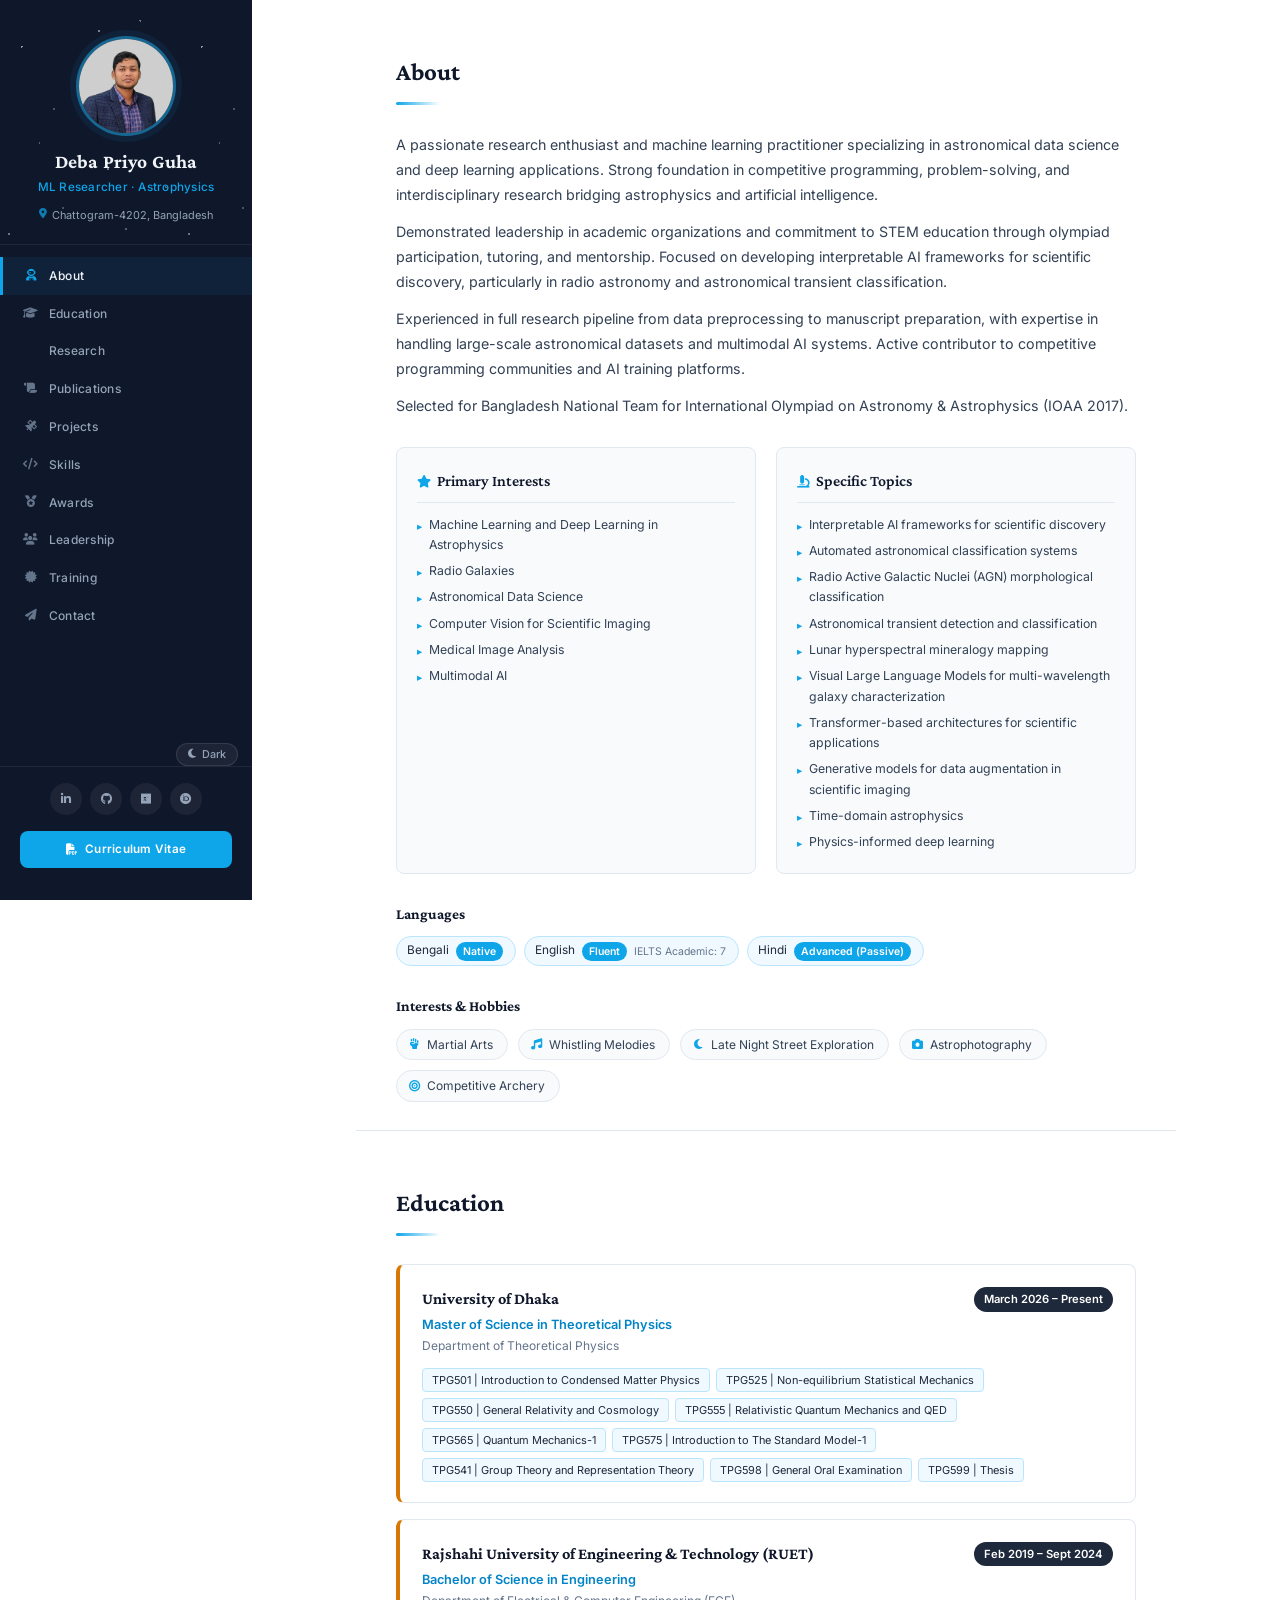
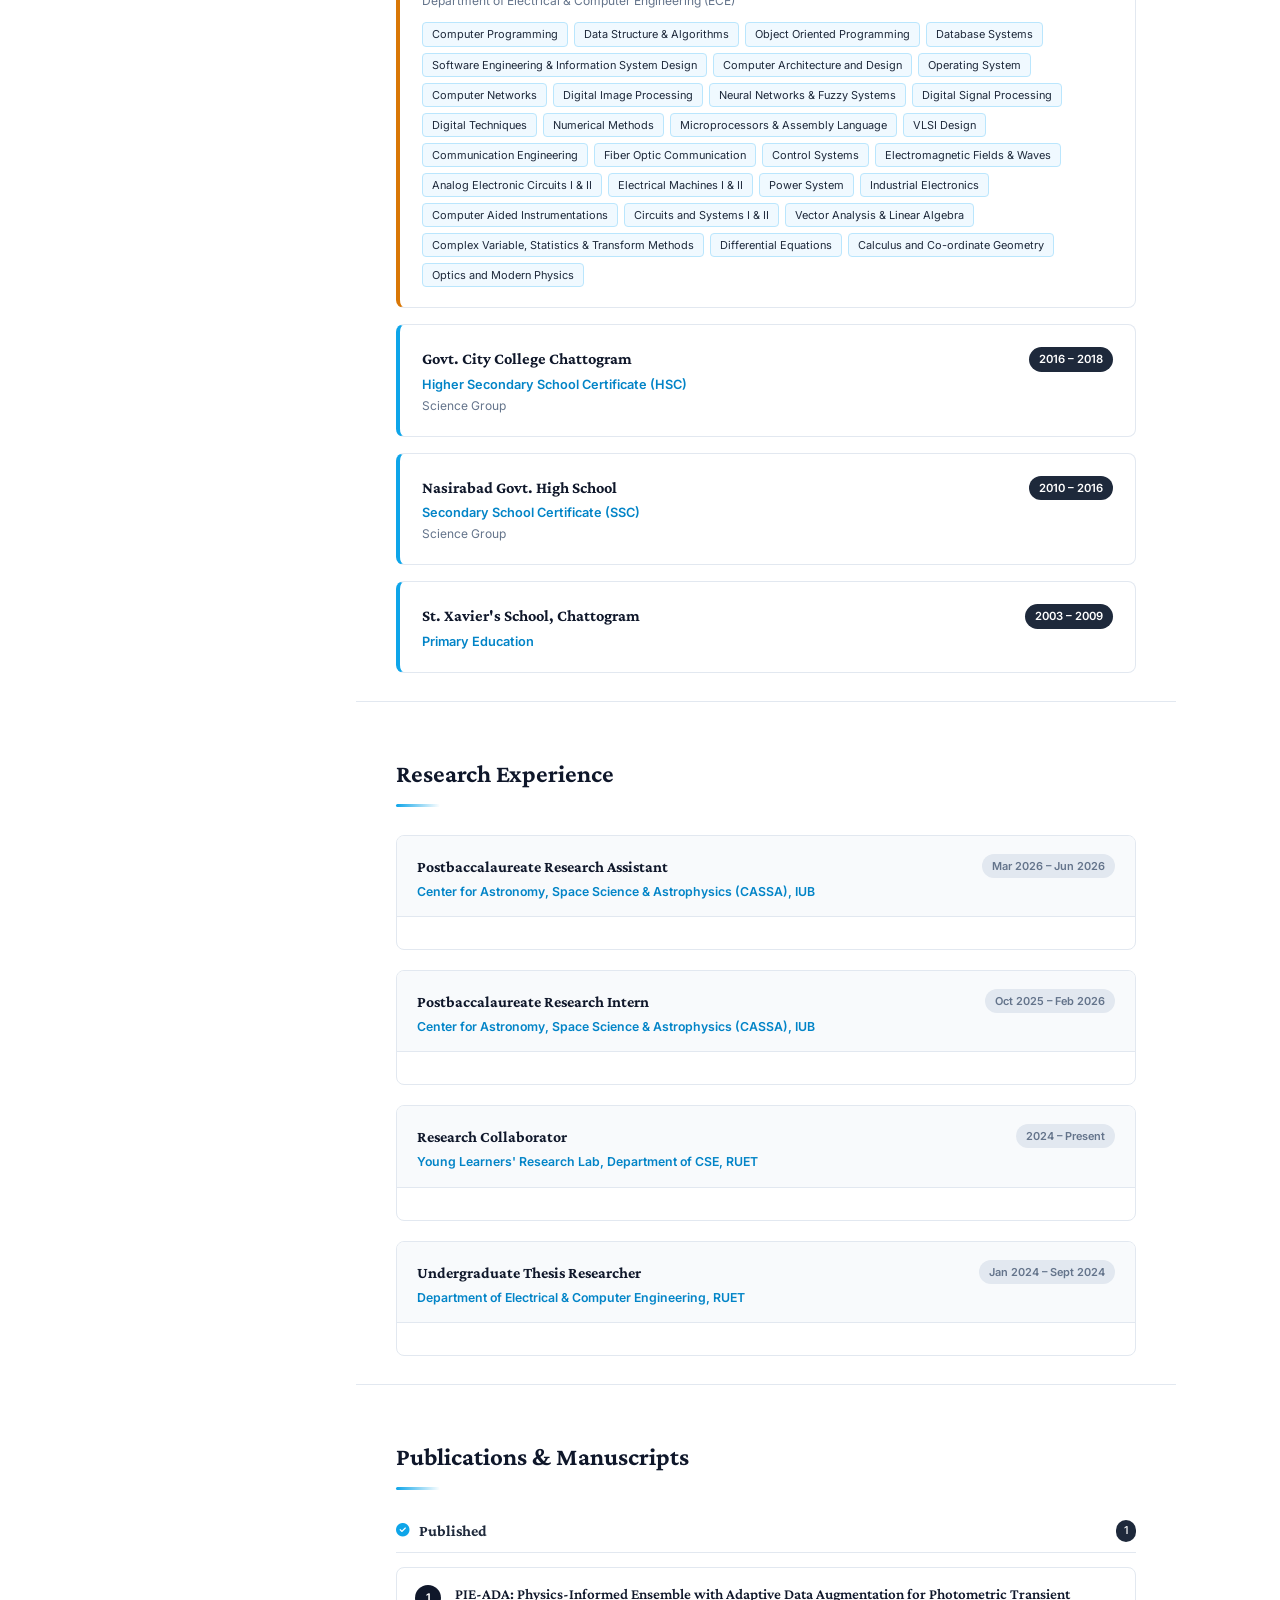
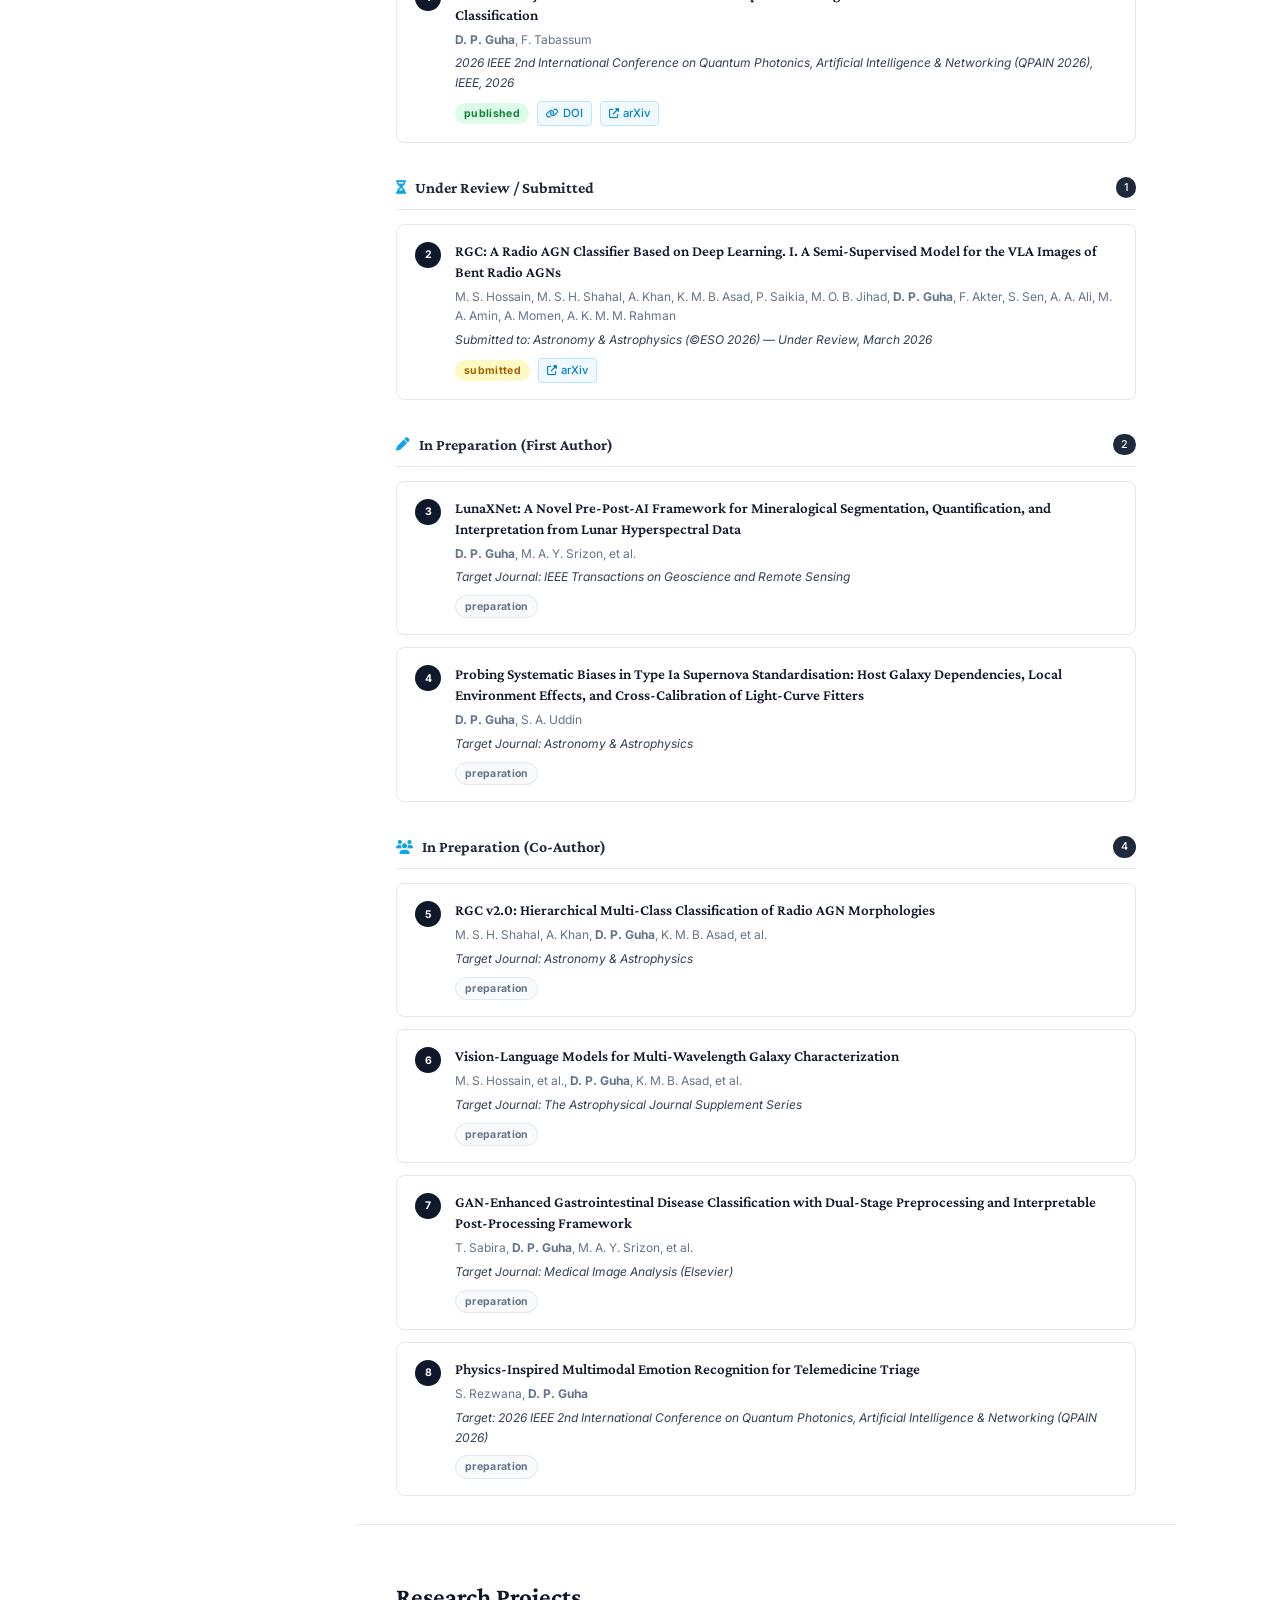
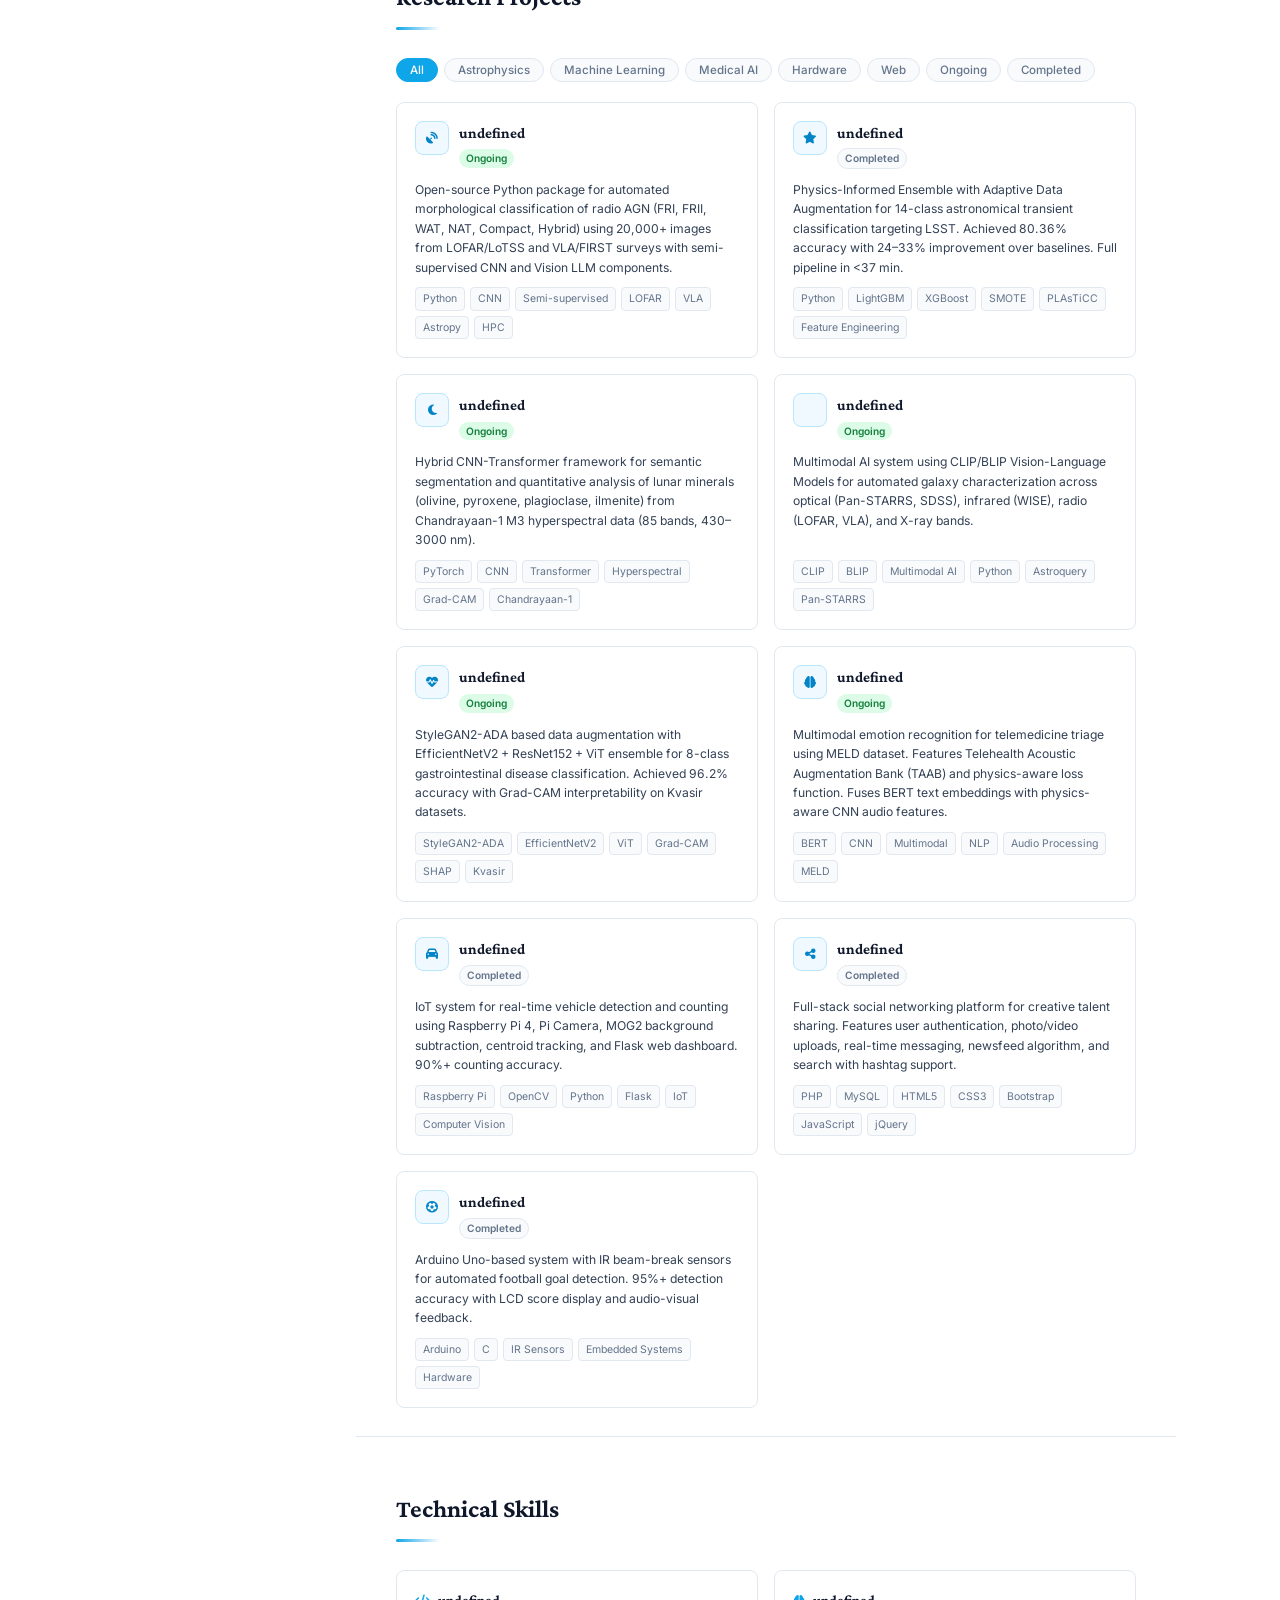
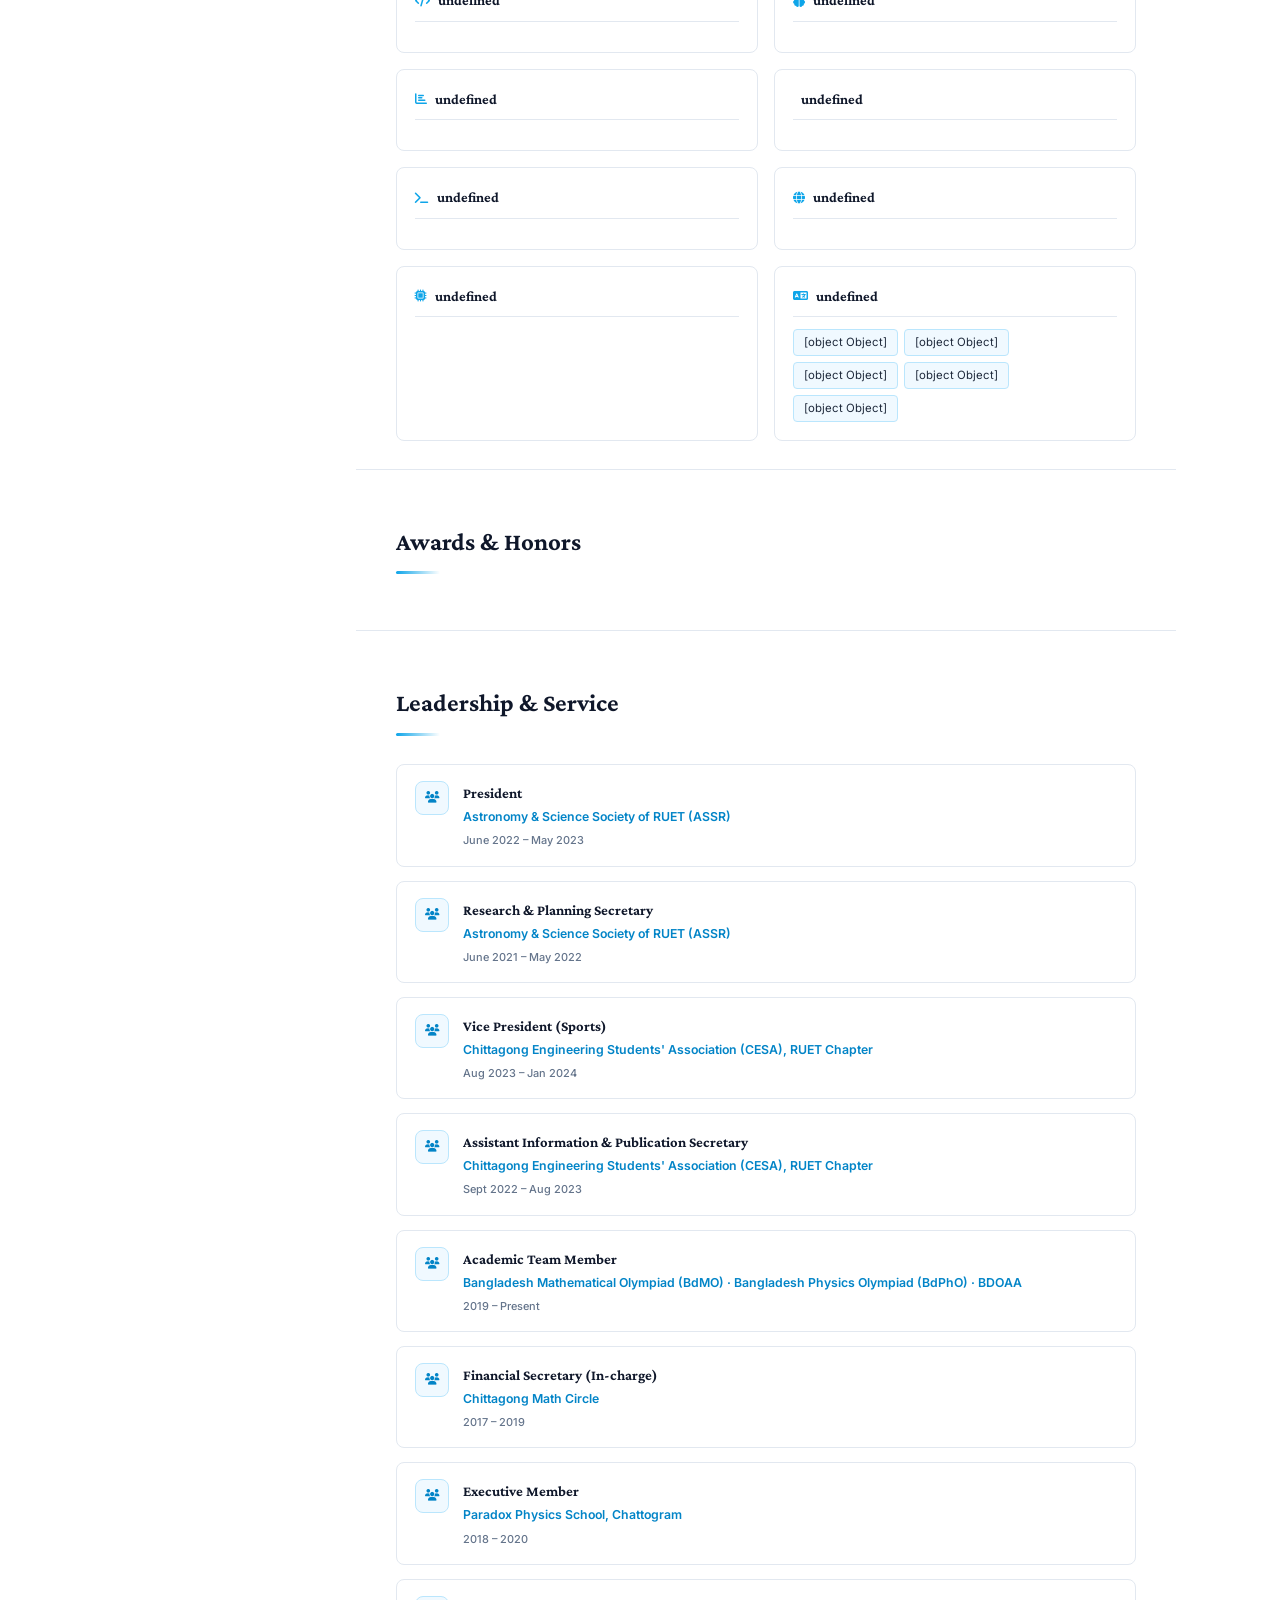
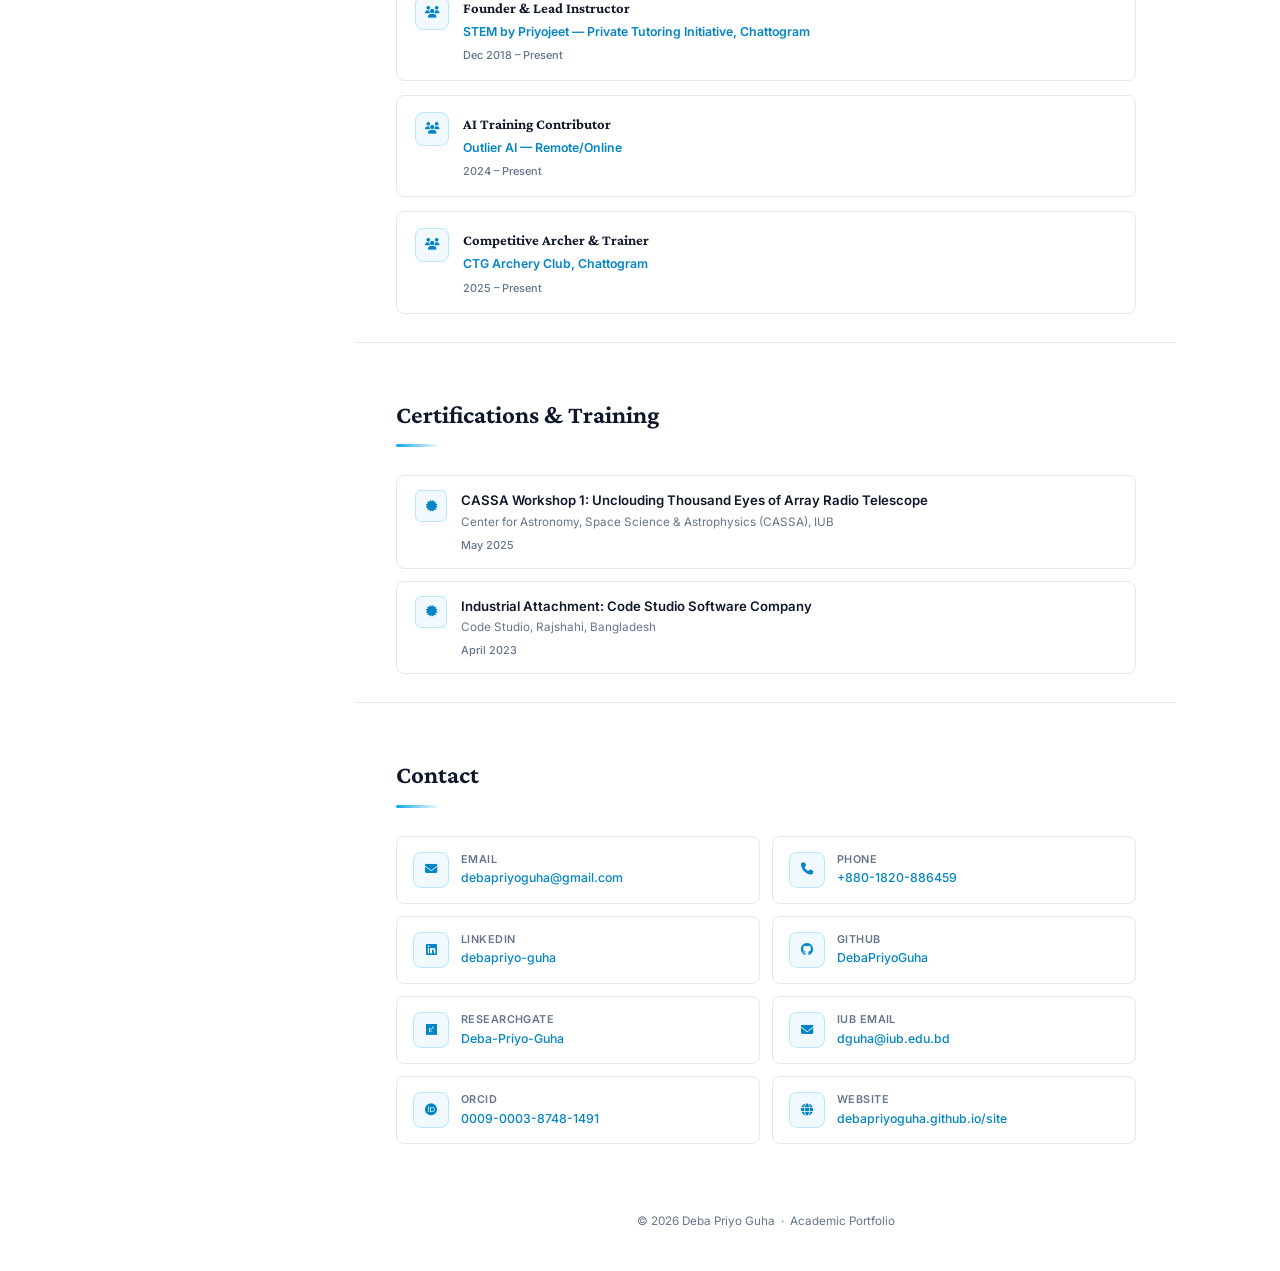
==== commit e1cbef52: "Restore dark mode toggle + space game (14 min trigger) - Re-added js/theme.js: light/dark toggle, sa" ====
--- a/index.html
+++ b/index.html
@@ -44,6 +44,12 @@
             <a href="#contact"        class="nl" data-s="contact"><i class="fas fa-paper-plane"></i><span>Contact</span></a>
         </nav>
 
+        <div class="sb-theme">
+            <button class="theme-btn" id="themeToggle">
+                <i class="fas fa-moon"></i> Dark
+            </button>
+        </div>
+
         <div class="sb-social">
             <a href="https://www.linkedin.com/in/debapriyo-guha/" target="_blank" title="LinkedIn"><i class="fab fa-linkedin-in"></i></a>
             <a href="https://github.com/DebaPriyoGuha" target="_blank" title="GitHub"><i class="fab fa-github"></i></a>
@@ -61,6 +67,7 @@
         <div class="mob-bar">
             <button class="mob-toggle" id="mobToggle"><i class="fas fa-bars"></i></button>
             <span>Deba Priyo Guha</span>
+            <button class="mob-theme-btn" id="themeToggleMobile" title="Toggle theme"><i class="fas fa-moon"></i></button>
         </div>
 
         <!-- ABOUT -->
@@ -142,6 +149,31 @@
 
 <div class="mob-overlay" id="mobOverlay"></div>
 
+<!-- Game Modal -->
+<div class="game-modal" id="gameModal">
+    <div class="game-inner">
+        <div class="game-header">
+            <h3><i class="fas fa-rocket" style="color:var(--sky);margin-right:8px"></i>Take a Break?</h3>
+            <button class="game-close" id="closeGameModal"><i class="fas fa-times"></i></button>
+        </div>
+        <div id="gamePrompt">
+            <p>You've been reading for a while!<br>Take a quick break with a space shooter game.</p>
+            <div class="game-btns">
+                <button id="startGameBtn"><i class="fas fa-play"></i> Play</button>
+                <button id="skipGameBtn">Skip</button>
+            </div>
+        </div>
+        <div id="gameHud">
+            <span><i class="fas fa-star" style="color:#facc15"></i> Score: <b id="gameScore">0</b></span>
+            <span><i class="fas fa-heart" style="color:#f87171"></i> Lives: <b id="gameLives">3</b></span>
+            <button id="exitGameBtn" style="background:rgba(255,255,255,.08);border:none;color:#8b949e;padding:3px 10px;border-radius:4px;cursor:pointer;font-size:.75rem">Exit</button>
+        </div>
+        <canvas id="gameCanvas"></canvas>
+    </div>
+</div>
+
+<script src="js/theme.js"></script>
 <script src="js/main.js"></script>
+<script src="js/game.js"></script>
 </body>
 </html>
--- a/css/style.css
+++ b/css/style.css
@@ -26,6 +26,59 @@
     --shadow-md:  0 4px 6px rgba(0,0,0,.07), 0 2px 4px rgba(0,0,0,.06);
 }
 
+/* ── Dark Mode Overrides ── */
+[data-theme="dark"] {
+    --bg:      #0d1117;
+    --bg-2:    #161b22;
+    --text:    #e6edf3;
+    --text-2:  #c9d1d9;
+    --muted:   #8b949e;
+    --border:  rgba(240,246,252,.1);
+    --sky-pp:  rgba(14,165,233,.1);
+    --sky-p:   rgba(14,165,233,.15);
+    --gold-p:  rgba(217,119,6,.15);
+    --shadow:     0 1px 3px rgba(0,0,0,.3);
+    --shadow-md:  0 4px 8px rgba(0,0,0,.4);
+}
+
+[data-theme="dark"] .sidebar          { background: #080d14; }
+[data-theme="dark"] .nl:hover,
+[data-theme="dark"] .nl.active        { background: rgba(14,165,233,.12); }
+[data-theme="dark"] .sb-social a      { background: rgba(255,255,255,.04); }
+[data-theme="dark"] .edu-card,
+[data-theme="dark"] .exp-card,
+[data-theme="dark"] .pub-card,
+[data-theme="dark"] .proj-card,
+[data-theme="dark"] .skill-cat,
+[data-theme="dark"] .award-card,
+[data-theme="dark"] .lead-card,
+[data-theme="dark"] .cert-card,
+[data-theme="dark"] .contact-item     { background: var(--bg-2); border-color: var(--border); }
+[data-theme="dark"] .exp-head         { background: rgba(255,255,255,.03); }
+[data-theme="dark"] .ri-box           { background: rgba(255,255,255,.03); }
+[data-theme="dark"] .lang-tag,
+[data-theme="dark"] .contact-icon,
+[data-theme="dark"] .proj-icon,
+[data-theme="dark"] .lead-icon,
+[data-theme="dark"] .cert-icon,
+[data-theme="dark"] .award-icon       { border-color: rgba(14,165,233,.2); }
+[data-theme="dark"] .edu-period       { background: rgba(255,255,255,.12); }
+[data-theme="dark"] .pub-status.published  { background: rgba(34,197,94,.15); color: #4ade80; }
+[data-theme="dark"] .pub-status.submitted  { background: rgba(234,179,8,.15); color: #facc15; }
+[data-theme="dark"] .pub-status.accepted   { background: rgba(59,130,246,.15); color: #60a5fa; }
+[data-theme="dark"] .pub-status.preparation{ background: rgba(255,255,255,.06); color: var(--muted); }
+[data-theme="dark"] .fb              { background: rgba(255,255,255,.05); border-color: rgba(255,255,255,.1); color: var(--muted); }
+[data-theme="dark"] .sh              { color: #e2e8f0; }
+[data-theme="dark"] .edu-inst h3,
+[data-theme="dark"] .exp-title,
+[data-theme="dark"] .pub-title,
+[data-theme="dark"] .proj-name,
+[data-theme="dark"] .skill-cat h3,
+[data-theme="dark"] .award-title,
+[data-theme="dark"] .lead-role,
+[data-theme="dark"] .cert-title       { color: #e2e8f0; }
+[data-theme="dark"] .pub-num          { background: #1e293b; }
+
 /* ── Reset ── */
 *, *::before, *::after { box-sizing: border-box; margin: 0; padding: 0; }
 
@@ -1113,6 +1166,130 @@
 }
 .mob-overlay.active { display: block; }
 
+/* ─── THEME TOGGLE ─── */
+.sb-theme {
+    position: relative;
+    z-index: 1;
+    display: flex;
+    justify-content: flex-end;
+    padding: 8px 14px 0;
+}
+.theme-btn {
+    display: flex;
+    align-items: center;
+    gap: 6px;
+    background: rgba(255,255,255,.06);
+    border: 1px solid rgba(255,255,255,.1);
+    color: #94a3b8;
+    font-size: .72rem;
+    font-weight: 500;
+    padding: 4px 11px;
+    border-radius: 100px;
+    cursor: pointer;
+    transition: background .18s, color .18s;
+    font-family: 'Inter', sans-serif;
+}
+.theme-btn:hover { background: rgba(14,165,233,.15); color: var(--sky); }
+.theme-btn i { font-size: .7rem; }
+.mob-theme-btn {
+    margin-left: auto;
+    background: none;
+    border: none;
+    color: #94a3b8;
+    font-size: 1rem;
+    cursor: pointer;
+    padding: 4px 8px;
+}
+
+/* ─── GAME MODAL ─── */
+.game-modal {
+    display: none;
+    position: fixed;
+    inset: 0;
+    z-index: 500;
+    background: rgba(0,0,0,.75);
+    align-items: center;
+    justify-content: center;
+    backdrop-filter: blur(4px);
+}
+.game-modal.open { display: flex; }
+
+.game-inner {
+    background: #0d1117;
+    border: 1px solid rgba(14,165,233,.3);
+    border-radius: 12px;
+    width: 500px;
+    max-width: 96vw;
+    overflow: hidden;
+    box-shadow: 0 20px 60px rgba(0,0,0,.6);
+}
+
+.game-header {
+    display: flex;
+    align-items: center;
+    justify-content: space-between;
+    padding: 14px 18px;
+    border-bottom: 1px solid rgba(255,255,255,.07);
+}
+.game-header h3 {
+    font-family: 'Crimson Pro', Georgia, serif;
+    color: #e2e8f0;
+    font-size: 1.1rem;
+}
+.game-close {
+    background: none; border: none;
+    color: #64748b; font-size: 1.1rem;
+    cursor: pointer; padding: 2px;
+    transition: color .15s;
+}
+.game-close:hover { color: #e2e8f0; }
+
+#gamePrompt {
+    padding: 28px 24px;
+    text-align: center;
+}
+#gamePrompt p {
+    color: #8b949e;
+    font-size: .9rem;
+    line-height: 1.6;
+    margin-bottom: 20px;
+}
+.game-btns {
+    display: flex;
+    gap: 10px;
+    justify-content: center;
+}
+.game-btns button {
+    padding: 9px 22px;
+    border-radius: 6px;
+    font-size: .82rem;
+    font-weight: 600;
+    cursor: pointer;
+    font-family: 'Inter', sans-serif;
+    border: none;
+    transition: opacity .15s;
+}
+.game-btns button:hover { opacity: .85; }
+#startGameBtn { background: var(--sky); color: #fff; }
+#skipGameBtn  { background: rgba(255,255,255,.08); color: #8b949e; }
+
+#gameHud {
+    display: none;
+    justify-content: space-between;
+    padding: 8px 16px;
+    border-bottom: 1px solid rgba(255,255,255,.07);
+    font-size: .8rem;
+    font-weight: 600;
+    color: #c9d1d9;
+}
+#gameHud span { display: flex; align-items: center; gap: 6px; }
+
+#gameCanvas {
+    display: none;
+    width: 100%;
+    max-height: 520px;
+}
+
 /* ═══════════════════════════════════════════
    RESPONSIVE
 ═══════════════════════════════════════════ */
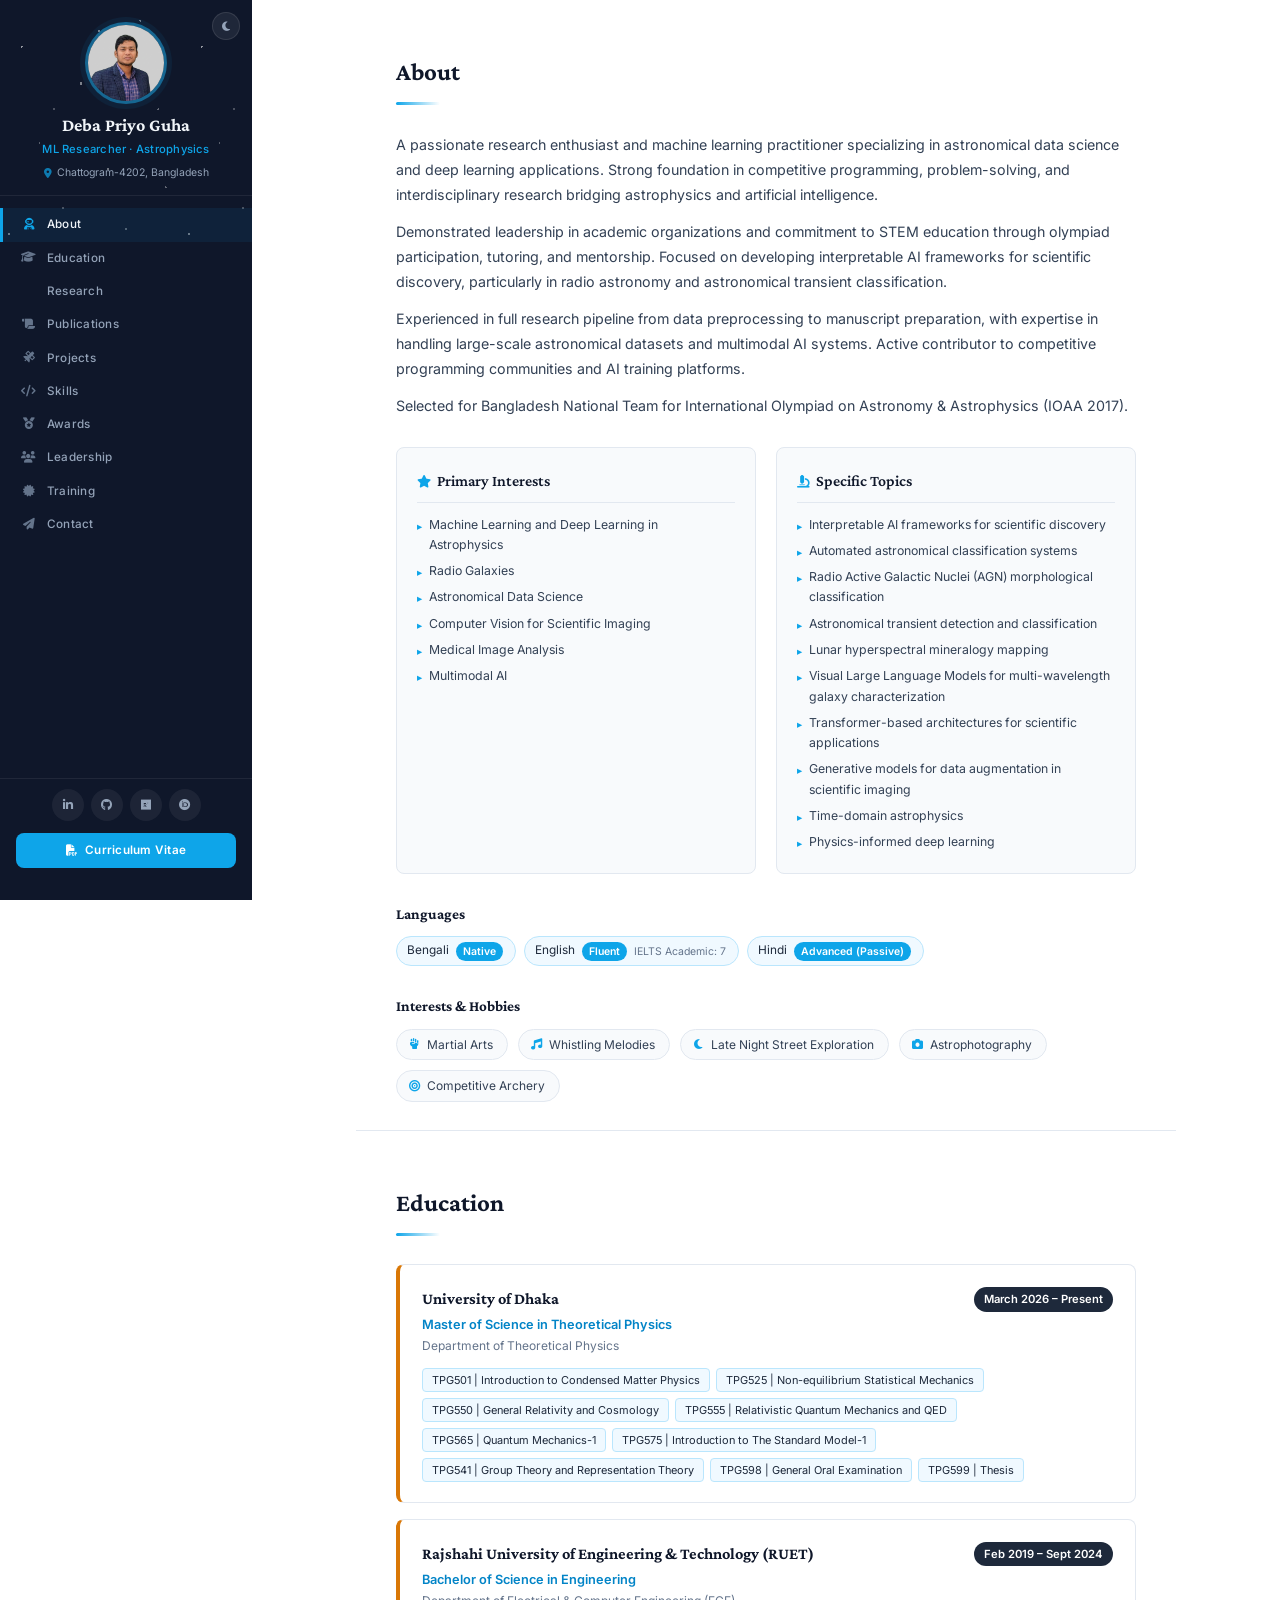
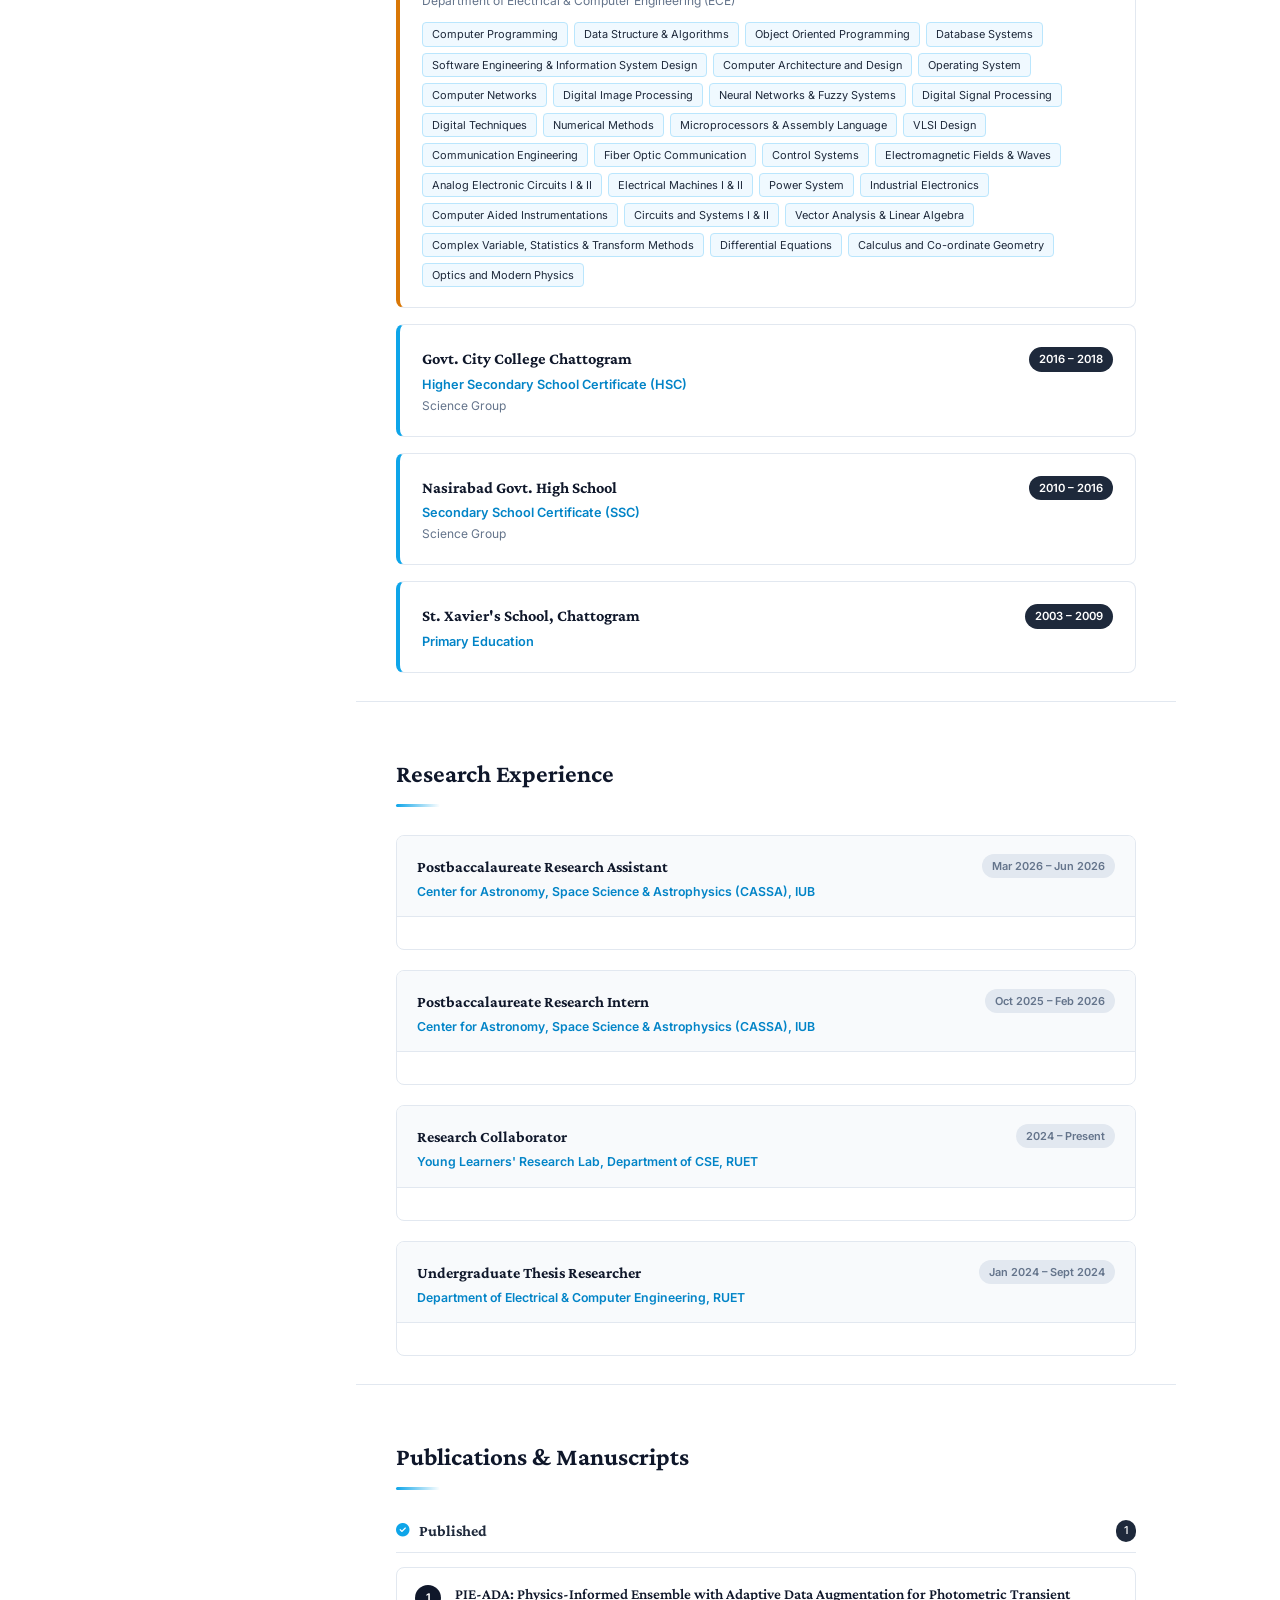
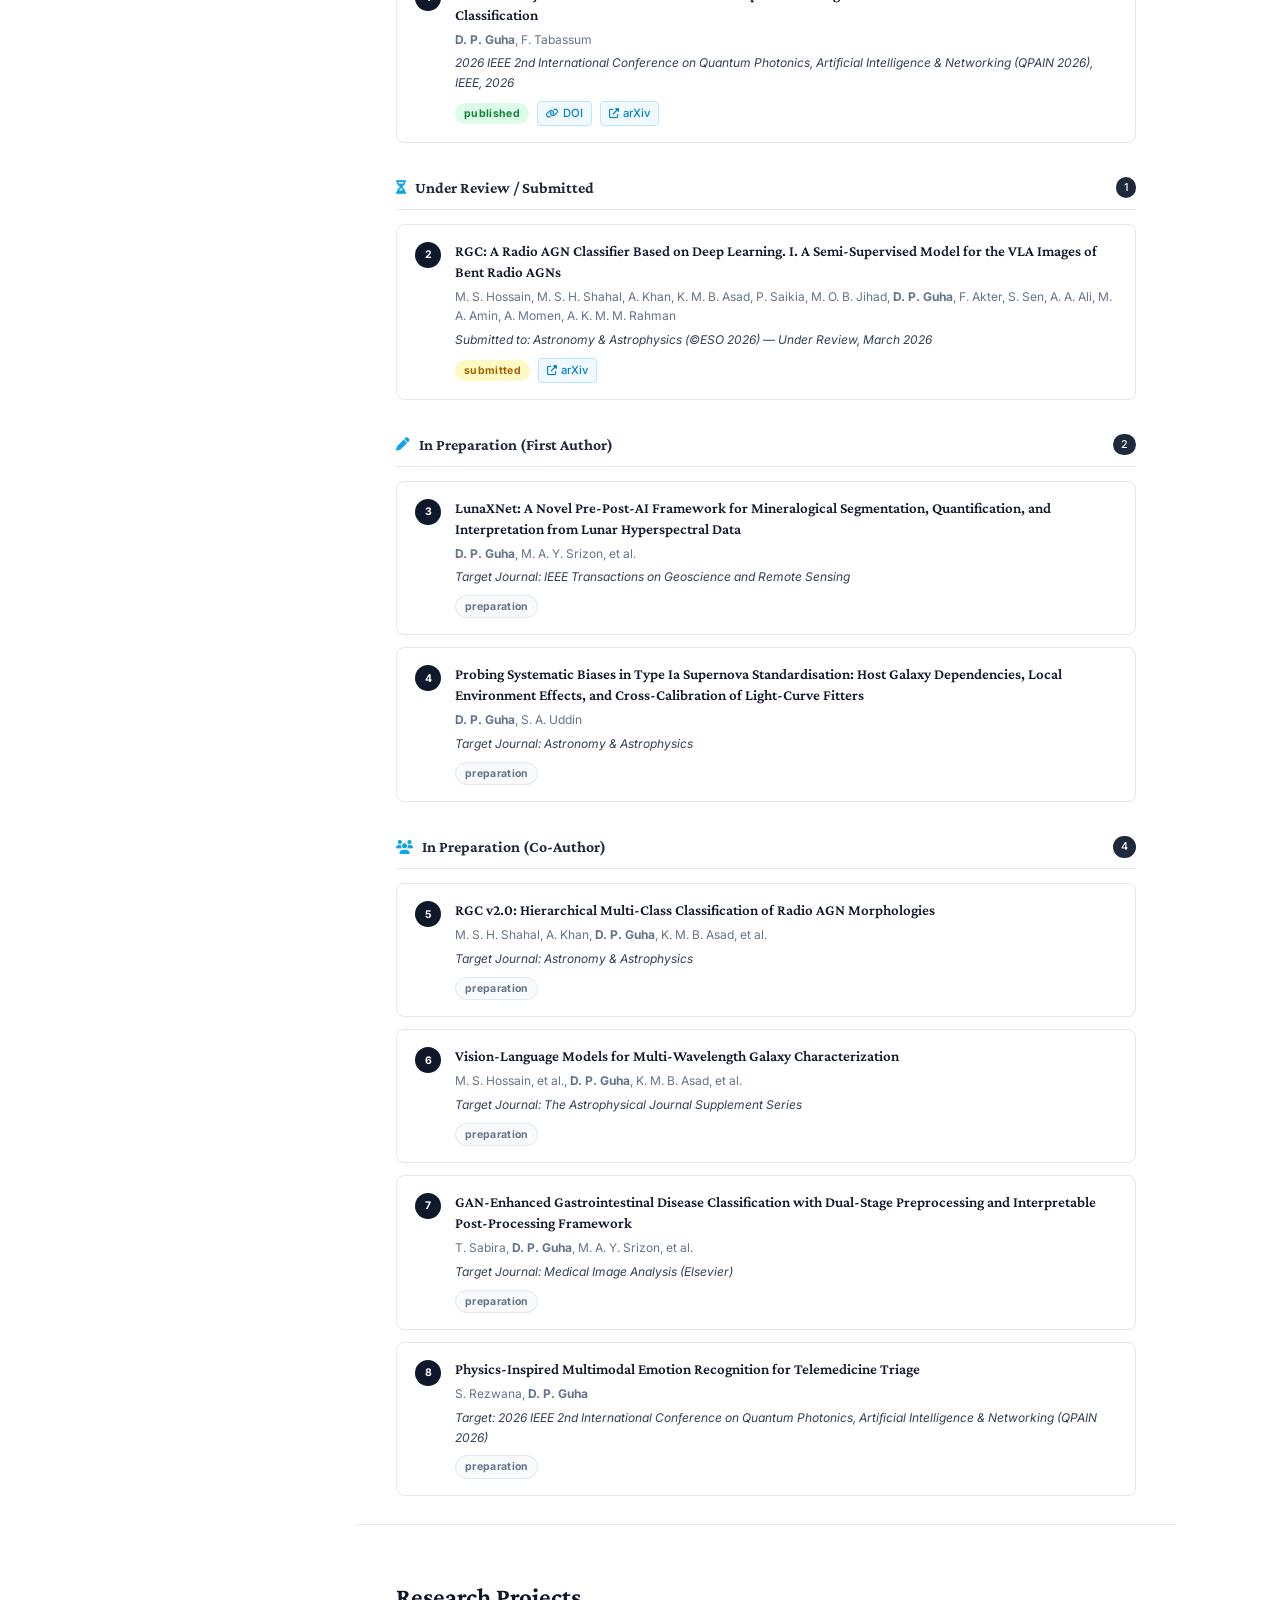
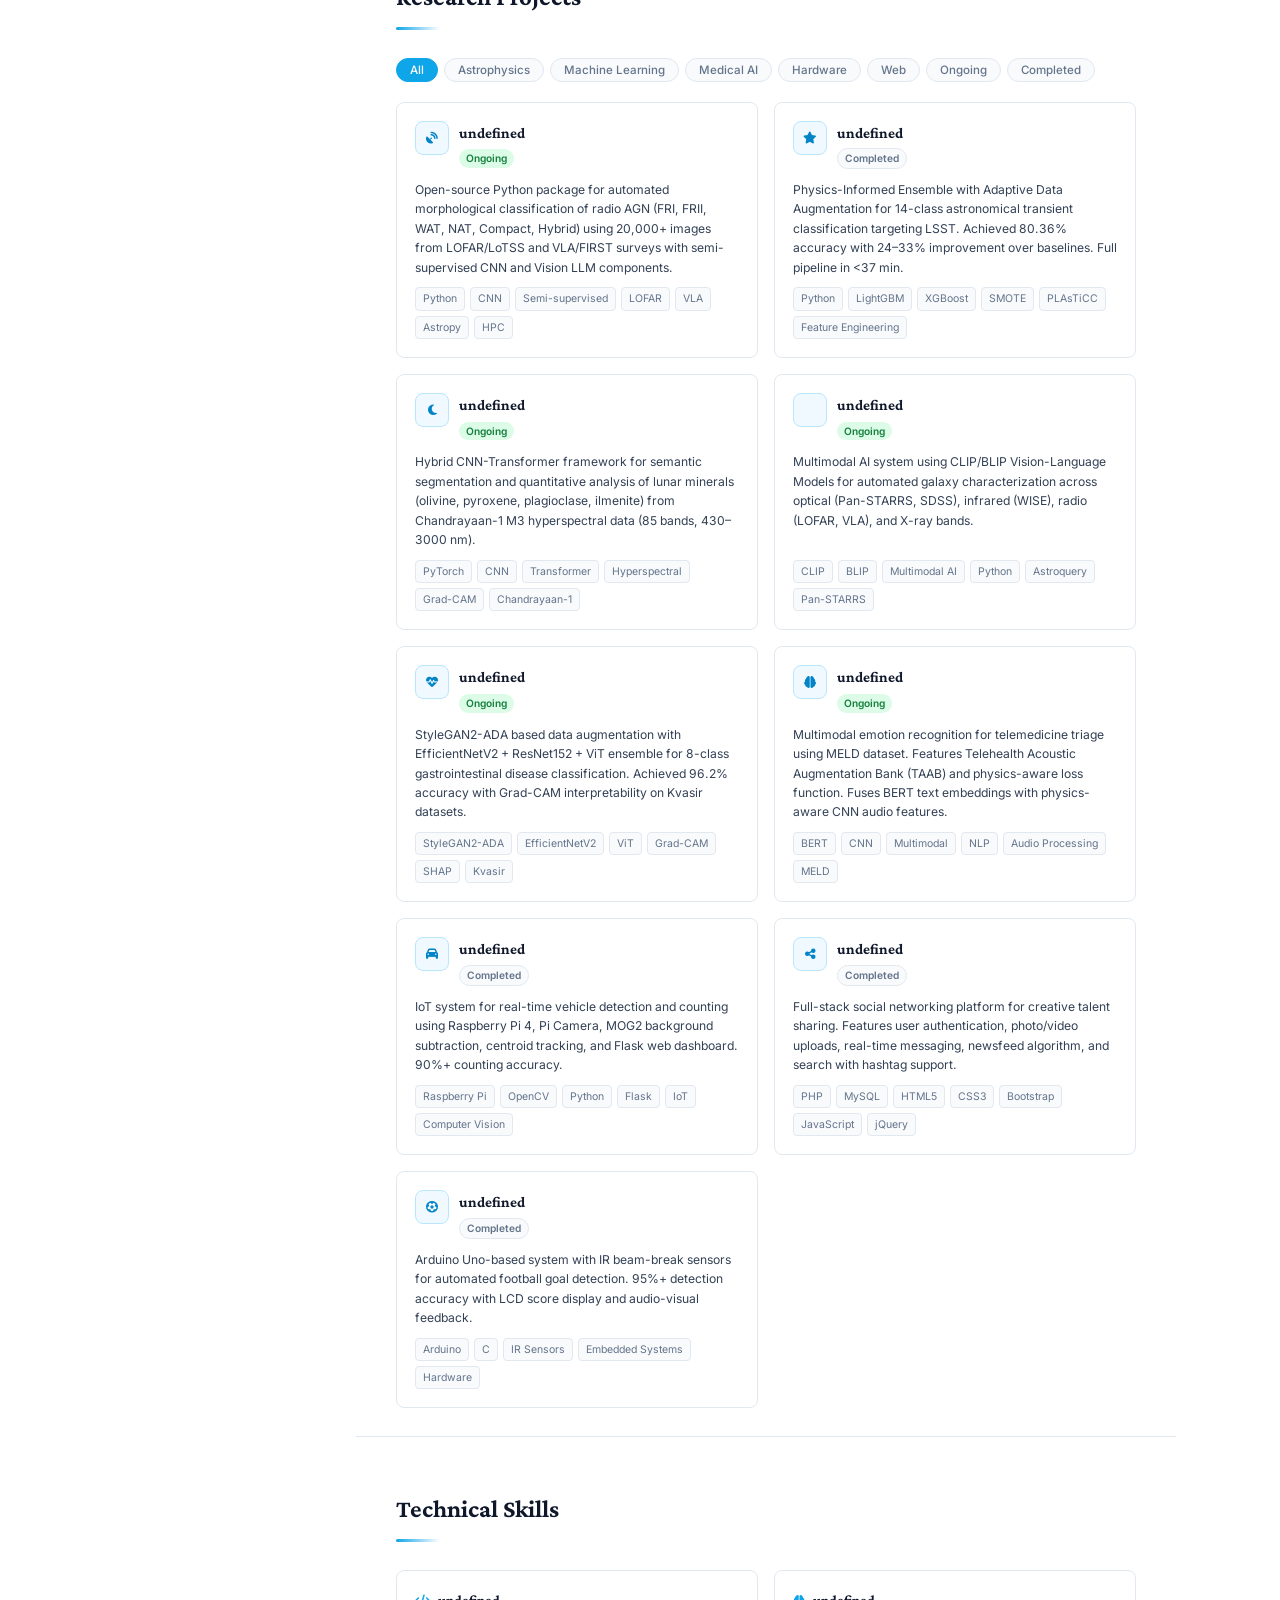
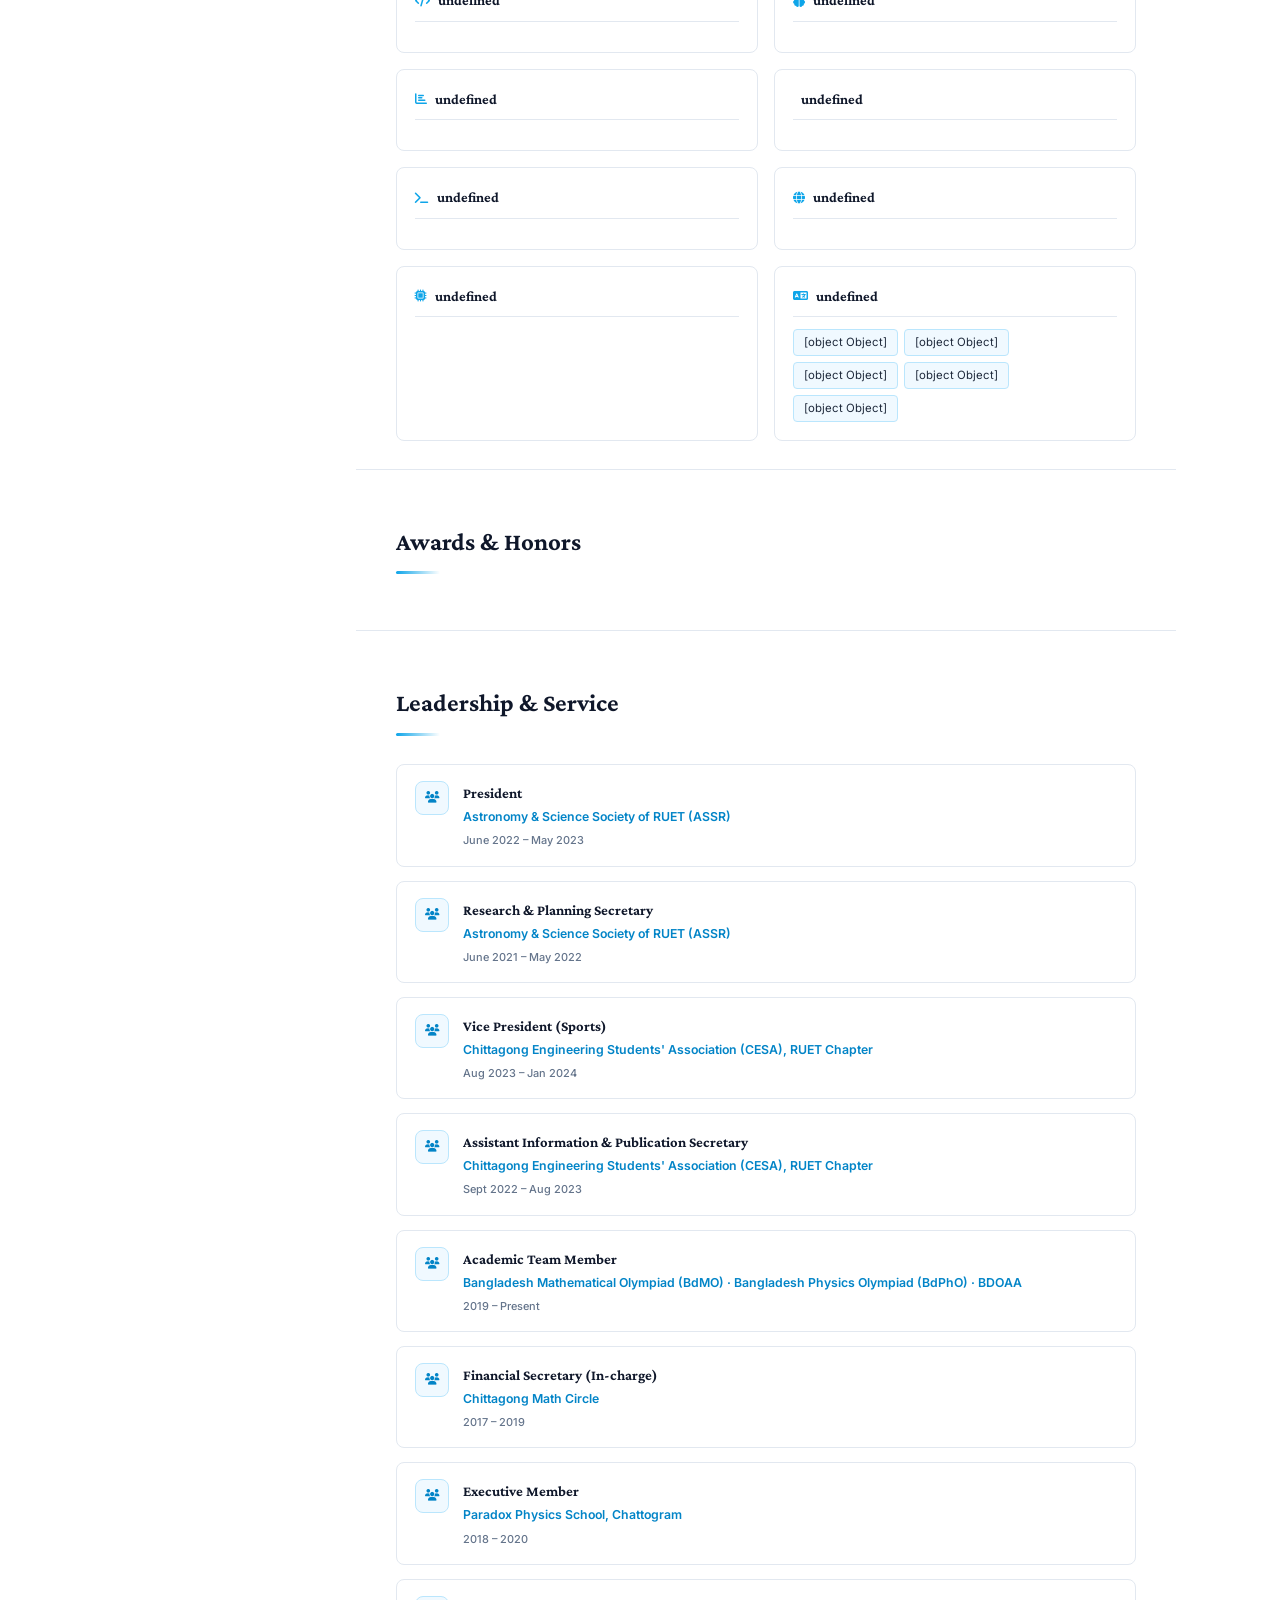
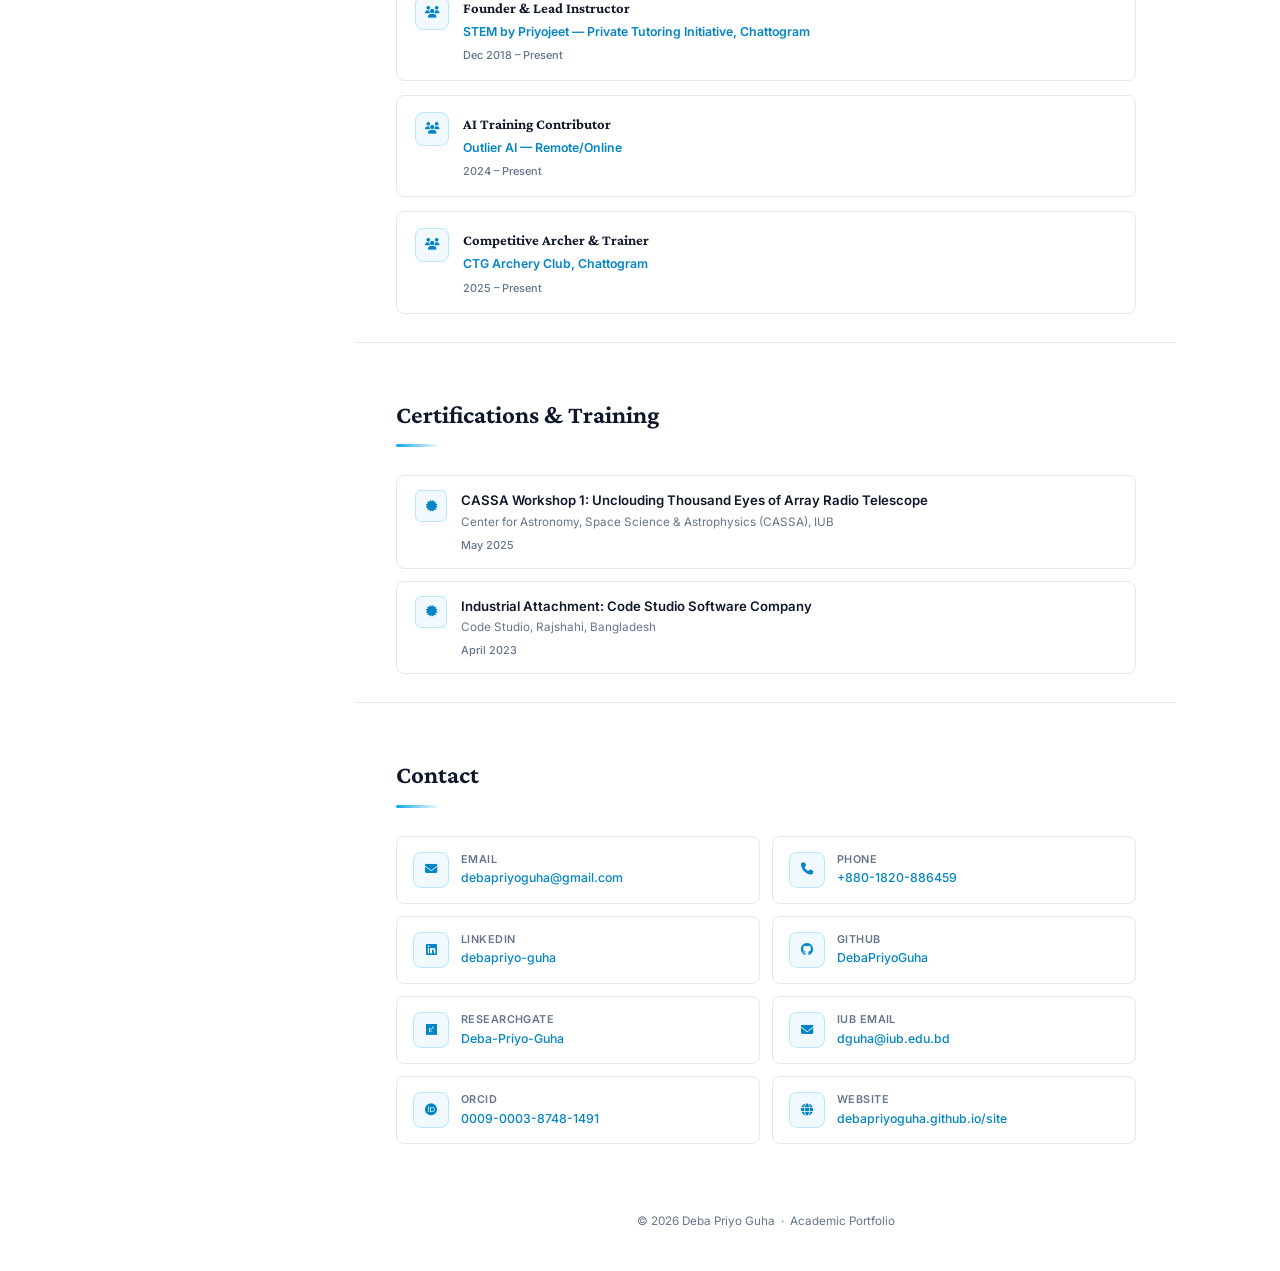
==== commit c127ac30: "Fix sidebar overflow: compact layout fits 768px viewport height - Photo 100px → 82px, profile paddin" ====
--- a/index.html
+++ b/index.html
@@ -23,6 +23,7 @@
         <div class="sb-stars"></div>
 
         <div class="sb-profile">
+            <button class="sb-theme-icon" id="themeToggle" title="Toggle light/dark"><i class="fas fa-moon"></i></button>
             <div class="sb-photo">
                 <img src="assets/images/profile.jpg" alt="Deba Priyo Guha">
             </div>
@@ -43,12 +44,6 @@
             <a href="#certifications" class="nl" data-s="certifications"><i class="fas fa-certificate"></i><span>Training</span></a>
             <a href="#contact"        class="nl" data-s="contact"><i class="fas fa-paper-plane"></i><span>Contact</span></a>
         </nav>
-
-        <div class="sb-theme">
-            <button class="theme-btn" id="themeToggle">
-                <i class="fas fa-moon"></i> Dark
-            </button>
-        </div>
 
         <div class="sb-social">
             <a href="https://www.linkedin.com/in/debapriyo-guha/" target="_blank" title="LinkedIn"><i class="fab fa-linkedin-in"></i></a>
--- a/css/style.css
+++ b/css/style.css
@@ -154,17 +154,34 @@
     position: relative;
     z-index: 1;
     text-align: center;
-    padding: 36px 20px 20px;
+    padding: 22px 20px 14px;
     border-bottom: 1px solid rgba(255,255,255,.07);
 }
 
+/* Theme toggle — top-right of sidebar */
+.sb-theme-icon {
+    position: absolute;
+    top: 12px; right: 12px;
+    z-index: 2;
+    background: rgba(255,255,255,.07);
+    border: 1px solid rgba(255,255,255,.1);
+    color: #94a3b8;
+    width: 28px; height: 28px;
+    border-radius: 50%;
+    display: flex; align-items: center; justify-content: center;
+    cursor: pointer;
+    font-size: .72rem;
+    transition: background .18s, color .18s;
+}
+.sb-theme-icon:hover { background: rgba(14,165,233,.2); color: var(--sky); }
+
 .sb-photo {
-    width: 100px;
-    height: 100px;
+    width: 82px;
+    height: 82px;
     border-radius: 50%;
-    margin: 0 auto 14px;
+    margin: 0 auto 10px;
     border: 3px solid rgba(14,165,233,.5);
-    box-shadow: 0 0 0 6px rgba(14,165,233,.08);
+    box-shadow: 0 0 0 5px rgba(14,165,233,.07);
     overflow: hidden;
     background: var(--navy-2);
 }
@@ -178,7 +195,7 @@
 .sb-name a {
     display: block;
     font-family: 'Crimson Pro', Georgia, serif;
-    font-size: 1.3rem;
+    font-size: 1.2rem;
     font-weight: 700;
     color: #f1f5f9;
     letter-spacing: .01em;
@@ -188,22 +205,22 @@
 .sb-name a:hover { color: var(--sky); }
 
 .sb-role {
-    font-size: .78rem;
+    font-size: .75rem;
     color: var(--sky);
-    margin: 4px 0 8px;
+    margin: 3px 0 6px;
     font-weight: 500;
     letter-spacing: .02em;
 }
 
 .sb-loc {
-    font-size: .73rem;
+    font-size: .7rem;
     color: #94a3b8;
     display: flex;
     align-items: center;
     gap: 5px;
     justify-content: center;
 }
-.sb-loc i { color: var(--sky); opacity: .7; font-size: .7rem; }
+.sb-loc i { color: var(--sky); opacity: .7; font-size: .68rem; }
 
 /* Navigation */
 .sb-nav {
@@ -217,9 +234,9 @@
     display: flex;
     align-items: center;
     gap: 10px;
-    padding: 9px 20px;
+    padding: 7px 18px;
     color: #94a3b8;
-    font-size: .8rem;
+    font-size: .78rem;
     font-weight: 500;
     letter-spacing: .02em;
     transition: color .18s, background .18s;
@@ -249,8 +266,8 @@
     z-index: 1;
     display: flex;
     justify-content: center;
-    gap: 8px;
-    padding: 16px 20px 12px;
+    gap: 7px;
+    padding: 10px 20px 8px;
     border-top: 1px solid rgba(255,255,255,.07);
 }
 
@@ -277,8 +294,8 @@
     align-items: center;
     justify-content: center;
     gap: 8px;
-    margin: 4px 20px 0;
-    padding: 9px 16px;
+    margin: 4px 16px 0;
+    padding: 8px 14px;
     background: var(--sky);
     color: #fff !important;
     border-radius: var(--radius);
@@ -1167,30 +1184,6 @@
 .mob-overlay.active { display: block; }
 
 /* ─── THEME TOGGLE ─── */
-.sb-theme {
-    position: relative;
-    z-index: 1;
-    display: flex;
-    justify-content: flex-end;
-    padding: 8px 14px 0;
-}
-.theme-btn {
-    display: flex;
-    align-items: center;
-    gap: 6px;
-    background: rgba(255,255,255,.06);
-    border: 1px solid rgba(255,255,255,.1);
-    color: #94a3b8;
-    font-size: .72rem;
-    font-weight: 500;
-    padding: 4px 11px;
-    border-radius: 100px;
-    cursor: pointer;
-    transition: background .18s, color .18s;
-    font-family: 'Inter', sans-serif;
-}
-.theme-btn:hover { background: rgba(14,165,233,.15); color: var(--sky); }
-.theme-btn i { font-size: .7rem; }
 .mob-theme-btn {
     margin-left: auto;
     background: none;
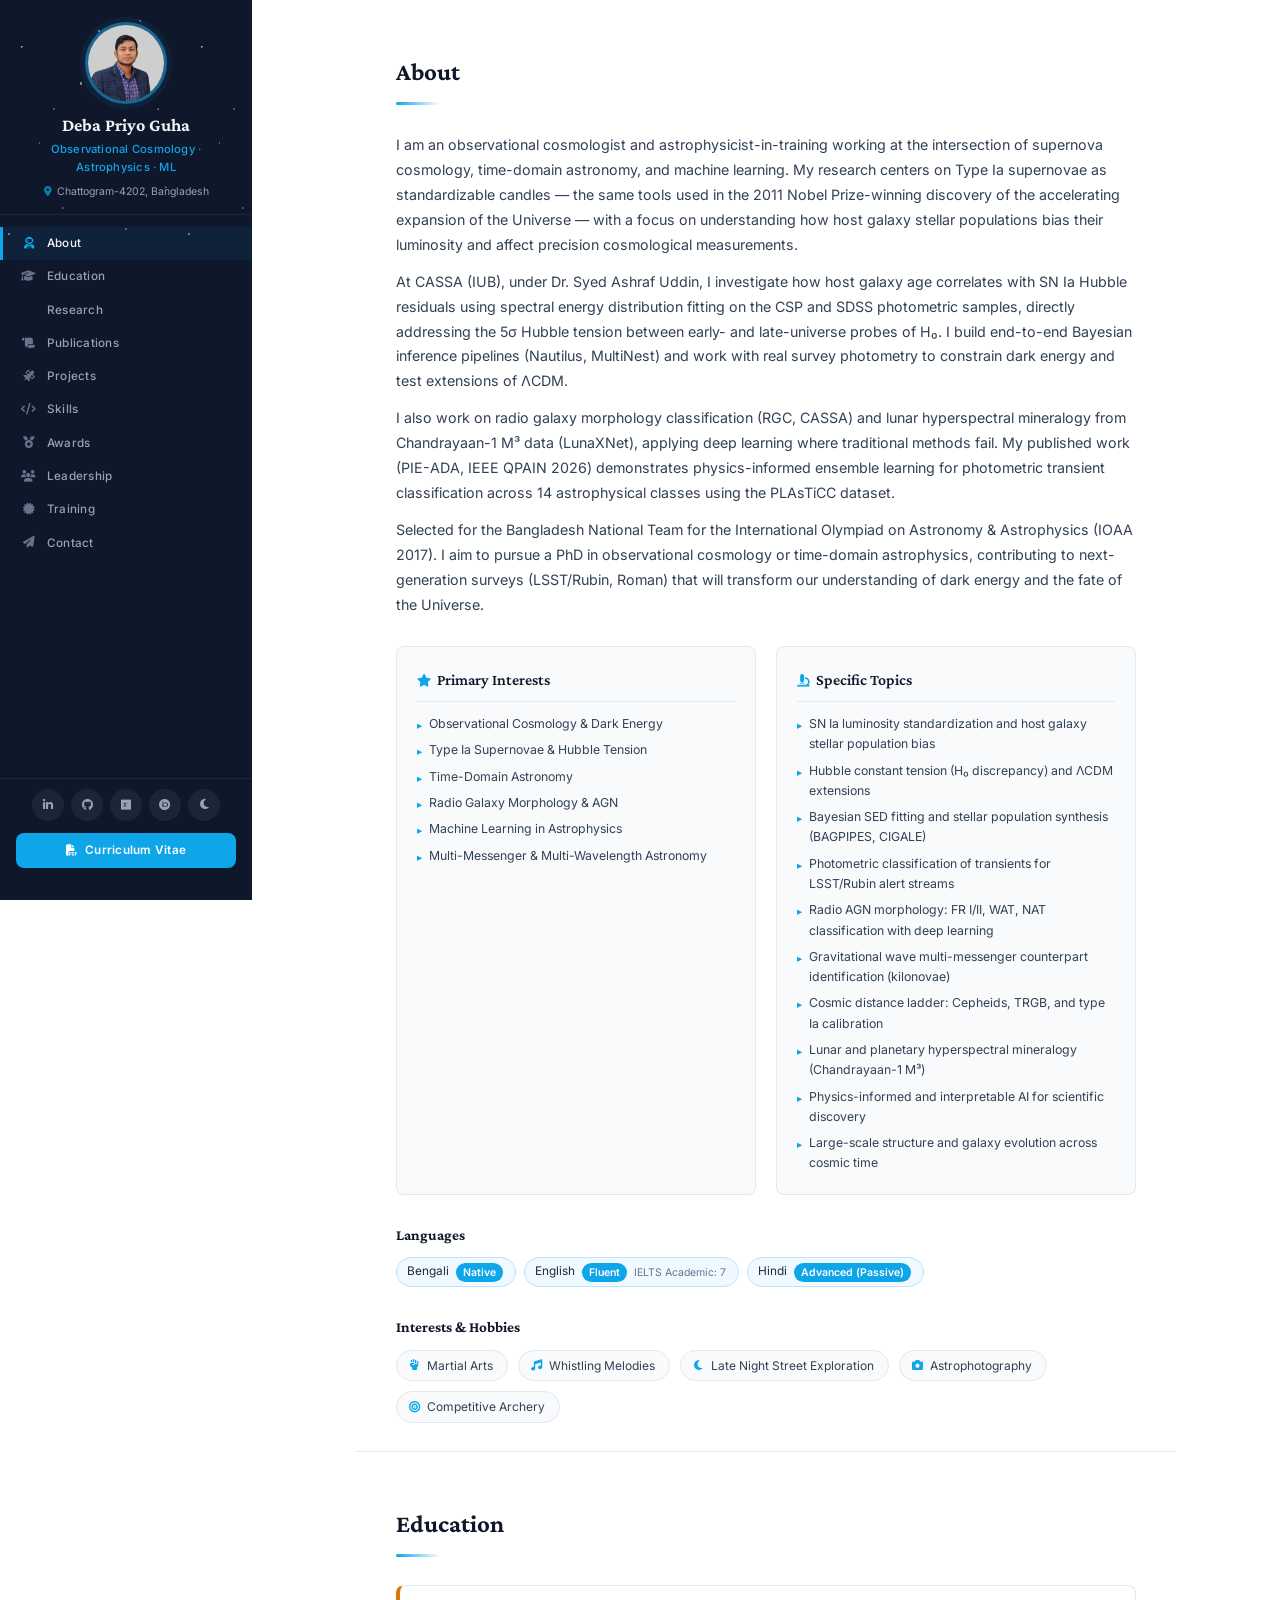
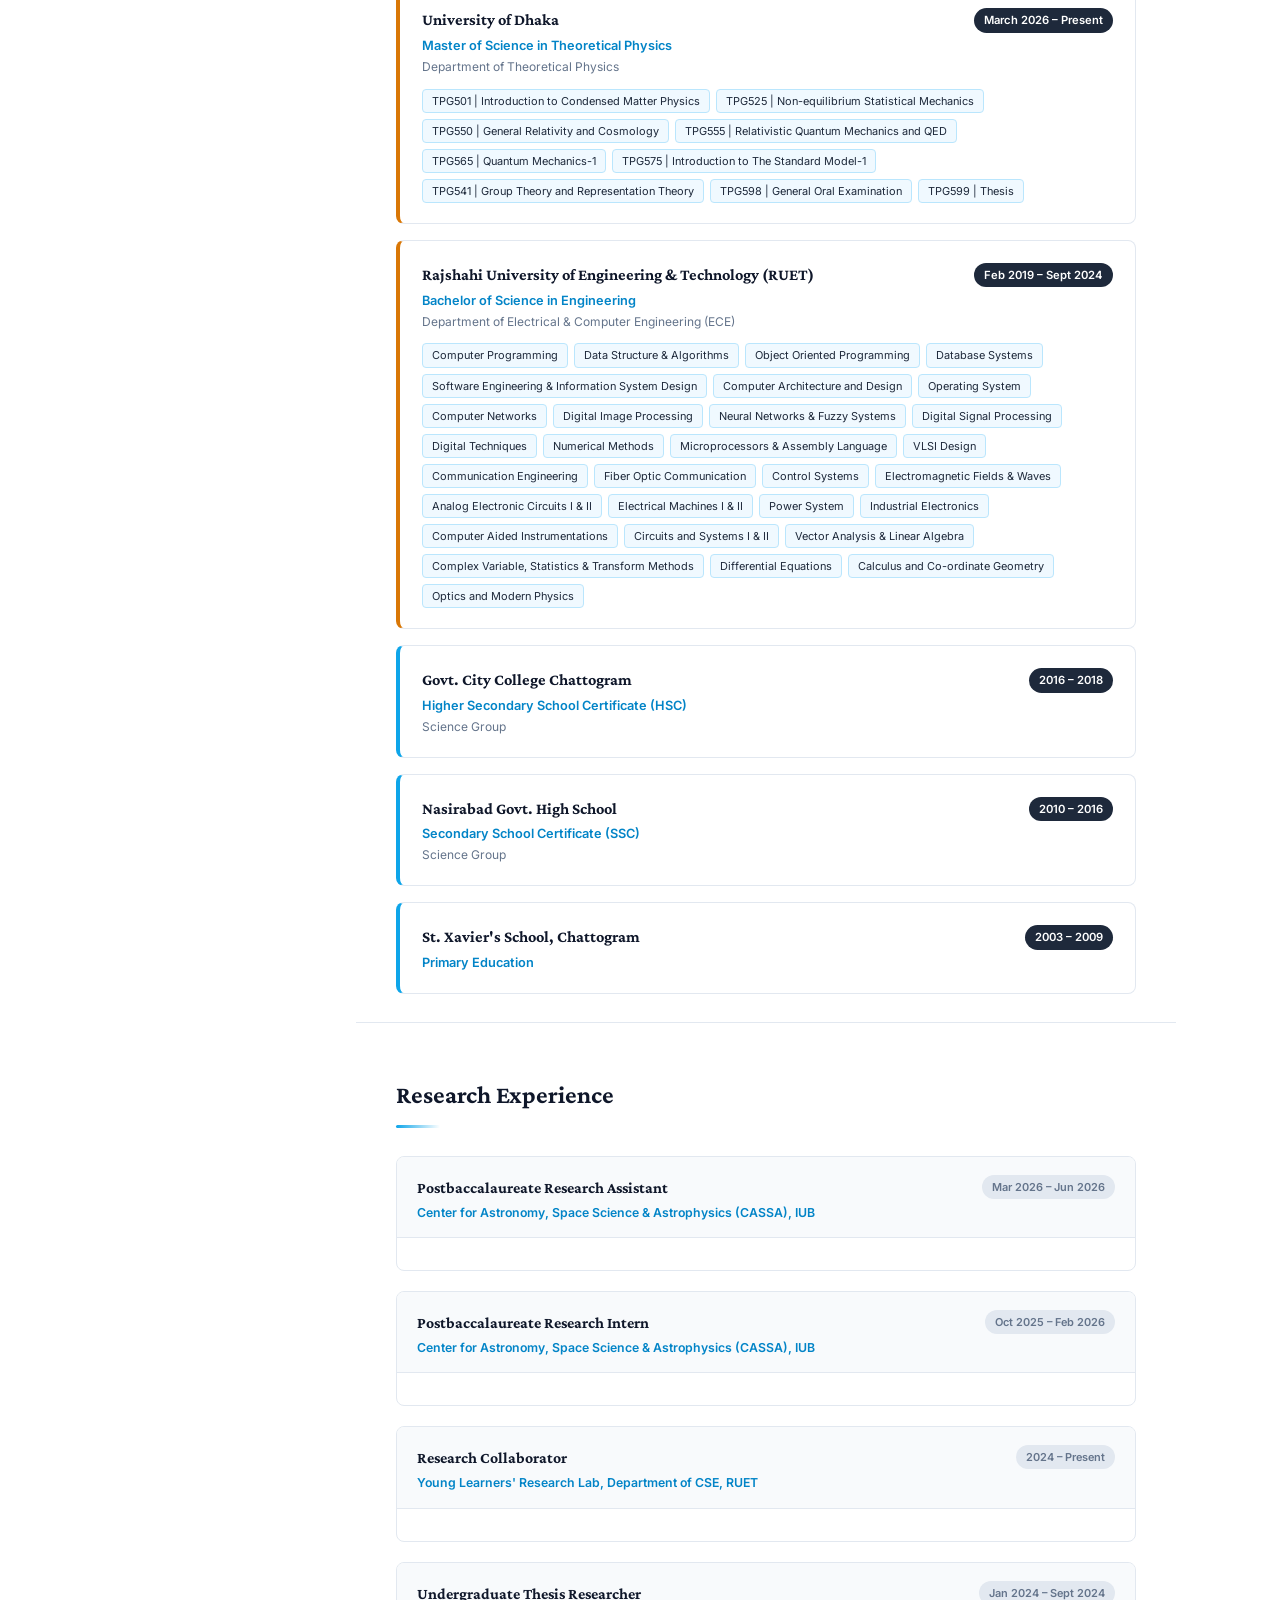
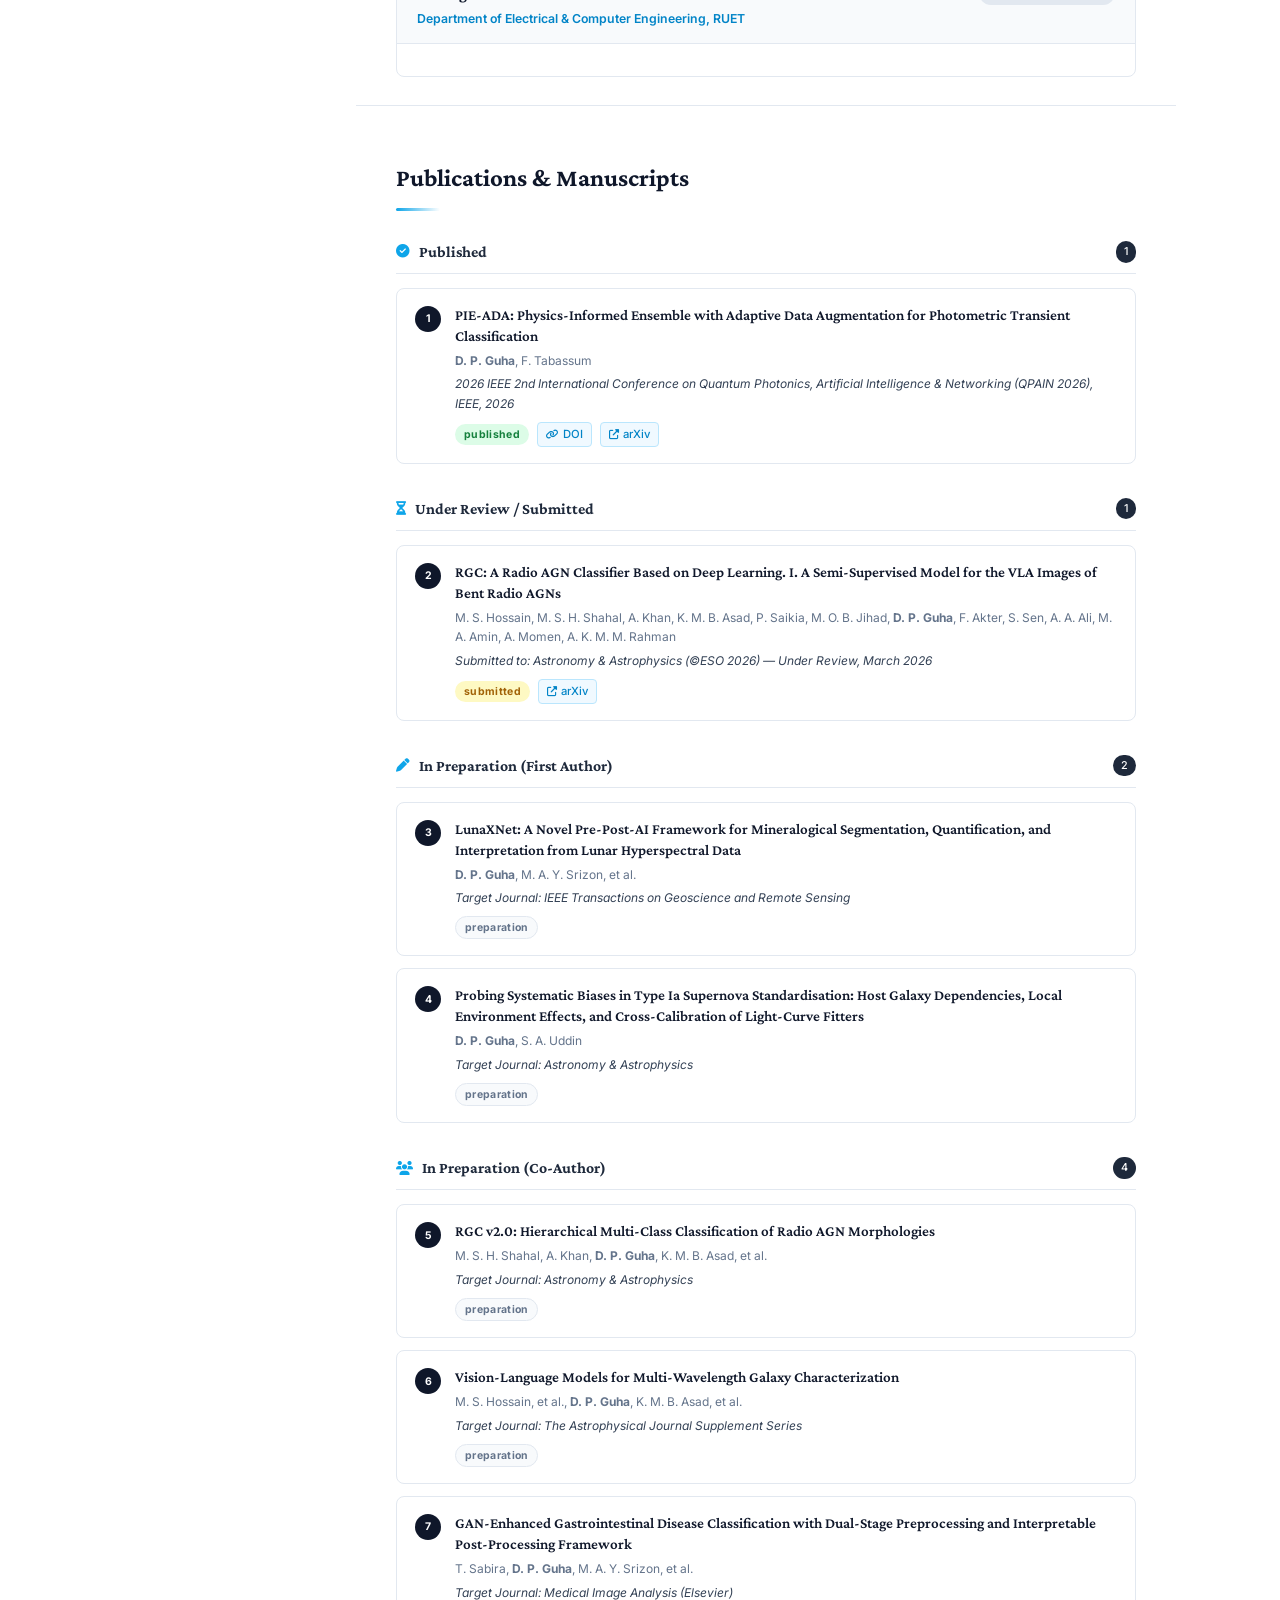
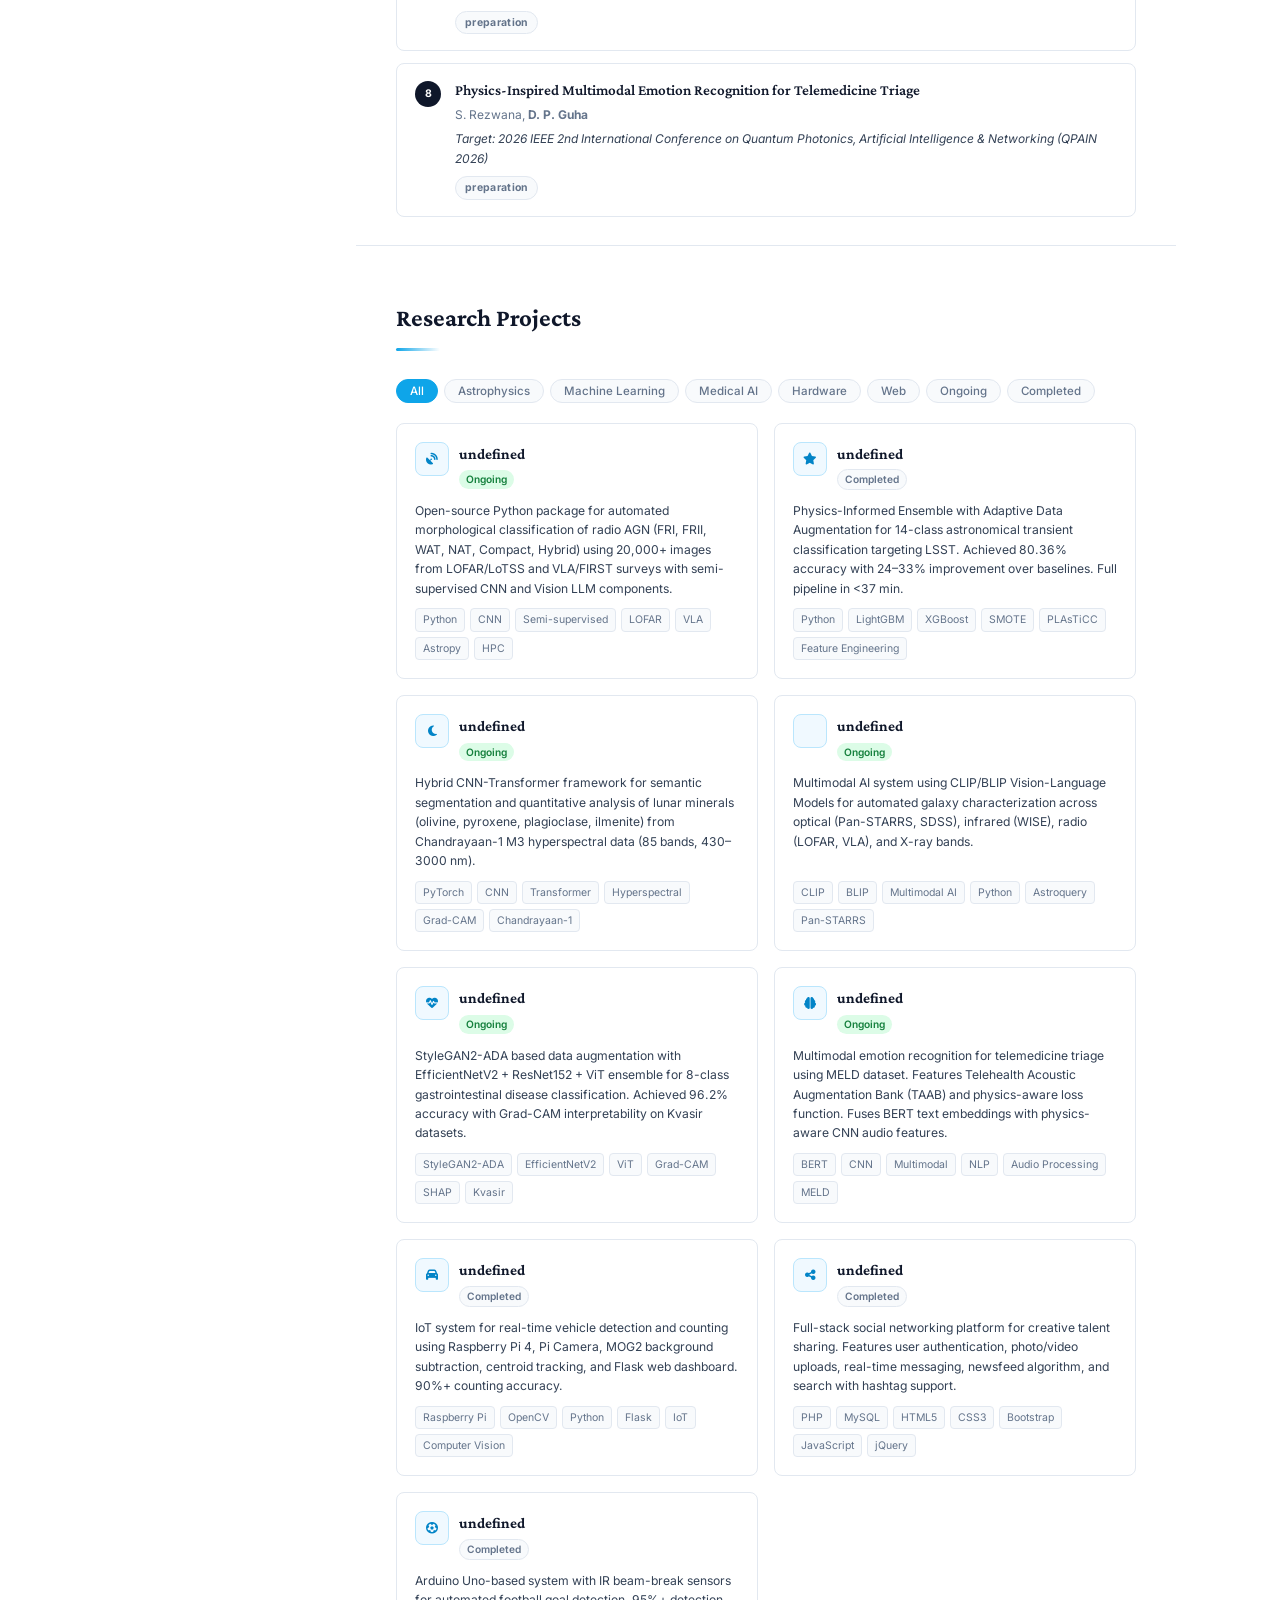
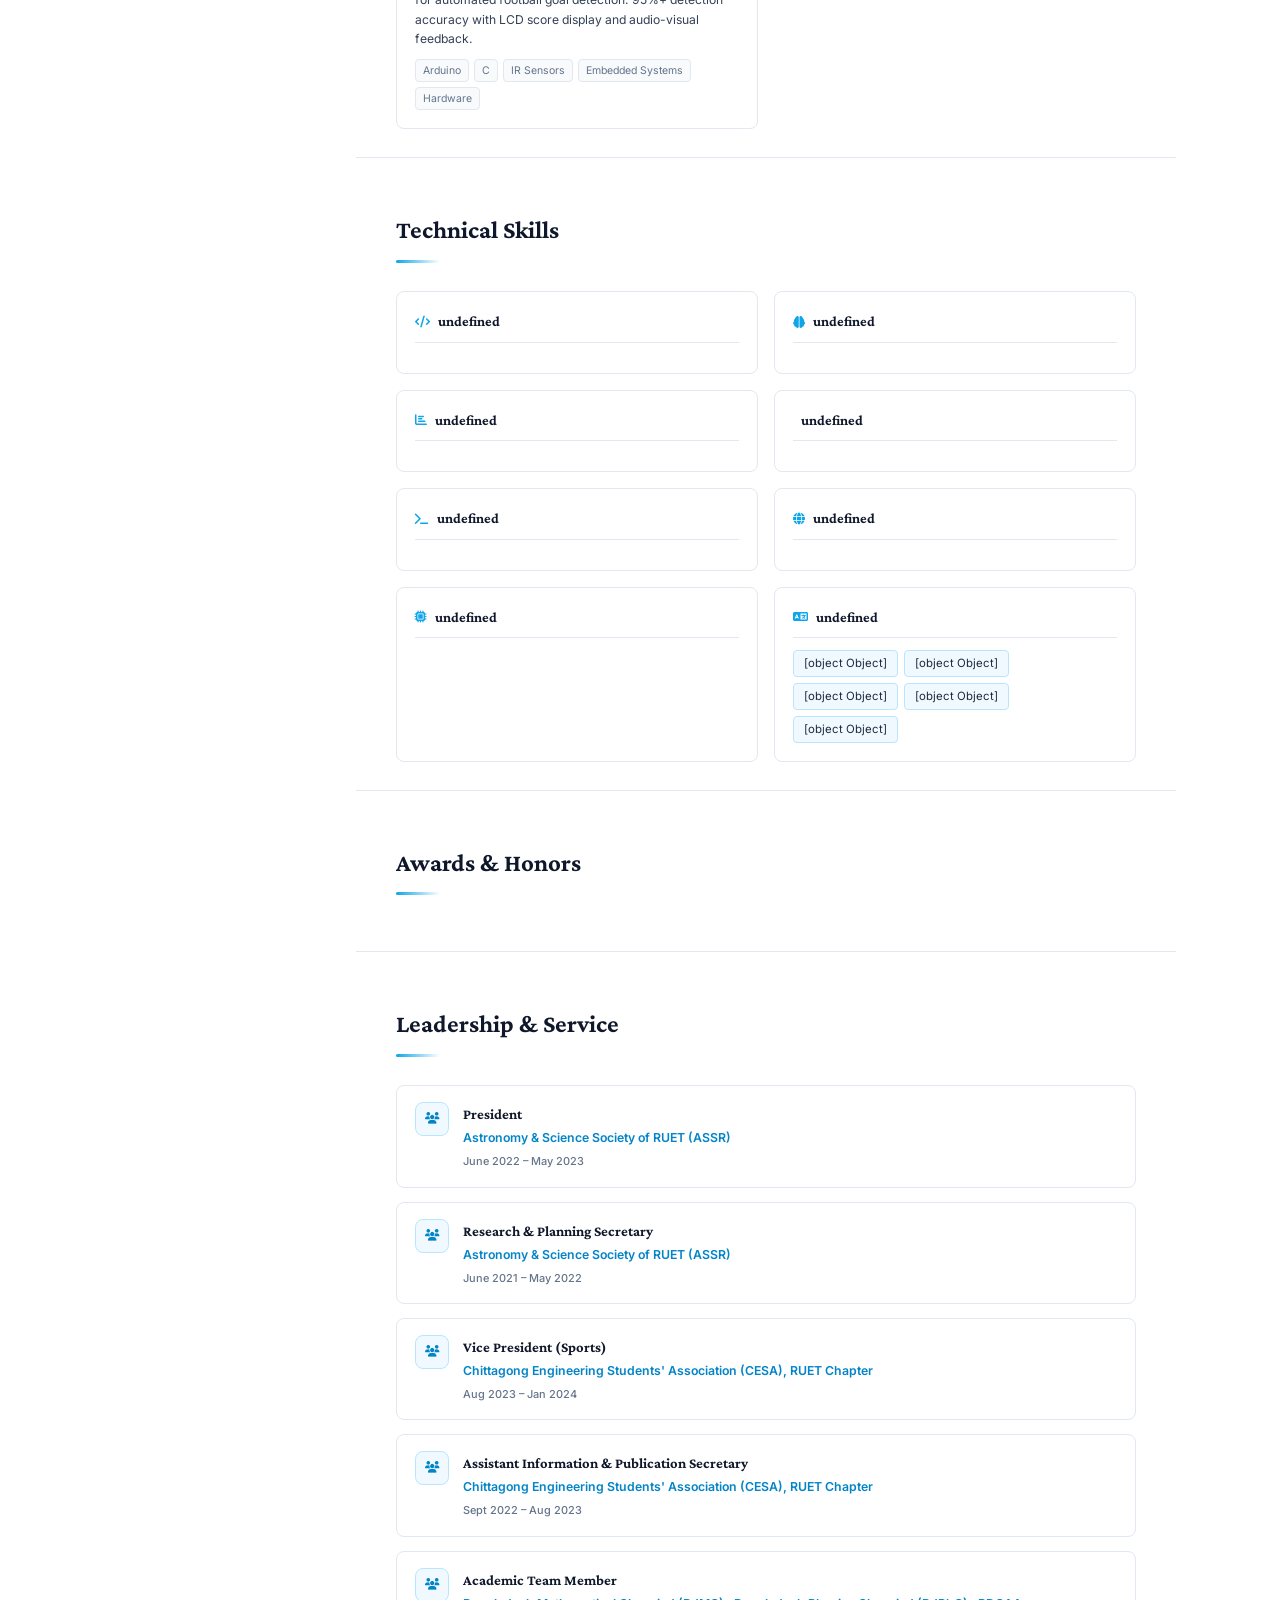
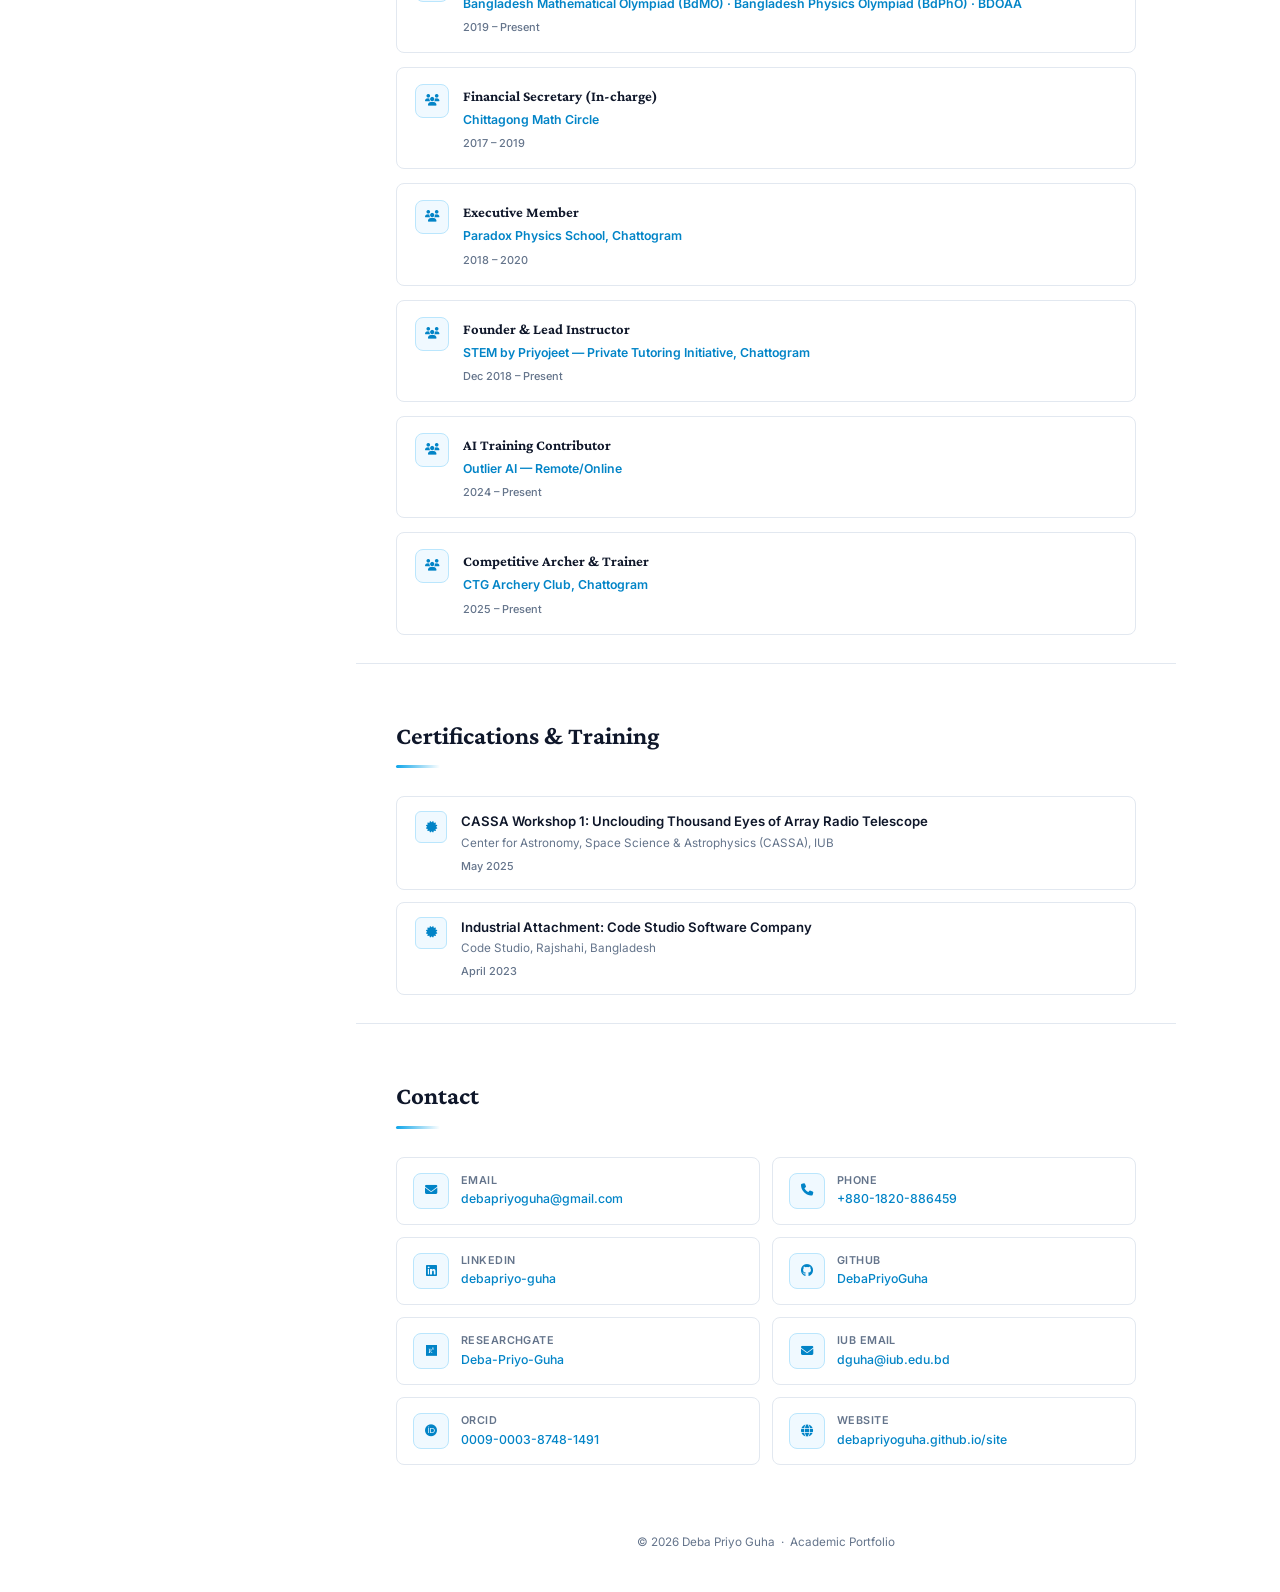
==== commit 73e71f19: "PhD-focused about section + fix dark mode button placement - profile.json: rewrite summary as observ" ====
--- a/index.html
+++ b/index.html
@@ -23,7 +23,6 @@
         <div class="sb-stars"></div>
 
         <div class="sb-profile">
-            <button class="sb-theme-icon" id="themeToggle" title="Toggle light/dark"><i class="fas fa-moon"></i></button>
             <div class="sb-photo">
                 <img src="assets/images/profile.jpg" alt="Deba Priyo Guha">
             </div>
@@ -50,6 +49,7 @@
             <a href="https://github.com/DebaPriyoGuha" target="_blank" title="GitHub"><i class="fab fa-github"></i></a>
             <a href="https://www.researchgate.net/profile/Deba-Priyo-Guha" target="_blank" title="ResearchGate"><i class="fab fa-researchgate"></i></a>
             <a href="https://orcid.org/0009-0003-8748-1491" target="_blank" title="ORCID"><i class="fab fa-orcid"></i></a>
+            <button class="sb-social-theme" id="themeToggle" title="Toggle light / dark mode"><i class="fas fa-moon"></i></button>
         </div>
 
         <a href="assets/resume.pdf" download class="sb-cv"><i class="fas fa-file-pdf"></i> Curriculum Vitae</a>
--- a/css/style.css
+++ b/css/style.css
@@ -158,22 +158,6 @@
     border-bottom: 1px solid rgba(255,255,255,.07);
 }
 
-/* Theme toggle — top-right of sidebar */
-.sb-theme-icon {
-    position: absolute;
-    top: 12px; right: 12px;
-    z-index: 2;
-    background: rgba(255,255,255,.07);
-    border: 1px solid rgba(255,255,255,.1);
-    color: #94a3b8;
-    width: 28px; height: 28px;
-    border-radius: 50%;
-    display: flex; align-items: center; justify-content: center;
-    cursor: pointer;
-    font-size: .72rem;
-    transition: background .18s, color .18s;
-}
-.sb-theme-icon:hover { background: rgba(14,165,233,.2); color: var(--sky); }
 
 .sb-photo {
     width: 82px;
@@ -271,7 +255,8 @@
     border-top: 1px solid rgba(255,255,255,.07);
 }
 
-.sb-social a {
+.sb-social a,
+.sb-social-theme {
     width: 32px; height: 32px;
     display: flex; align-items: center; justify-content: center;
     border-radius: 50%;
@@ -279,9 +264,12 @@
     color: #94a3b8;
     font-size: .78rem;
     transition: background .18s, color .18s;
-}
-
-.sb-social a:hover {
+    border: none;
+    cursor: pointer;
+}
+
+.sb-social a:hover,
+.sb-social-theme:hover {
     background: rgba(14,165,233,.2);
     color: var(--sky);
 }
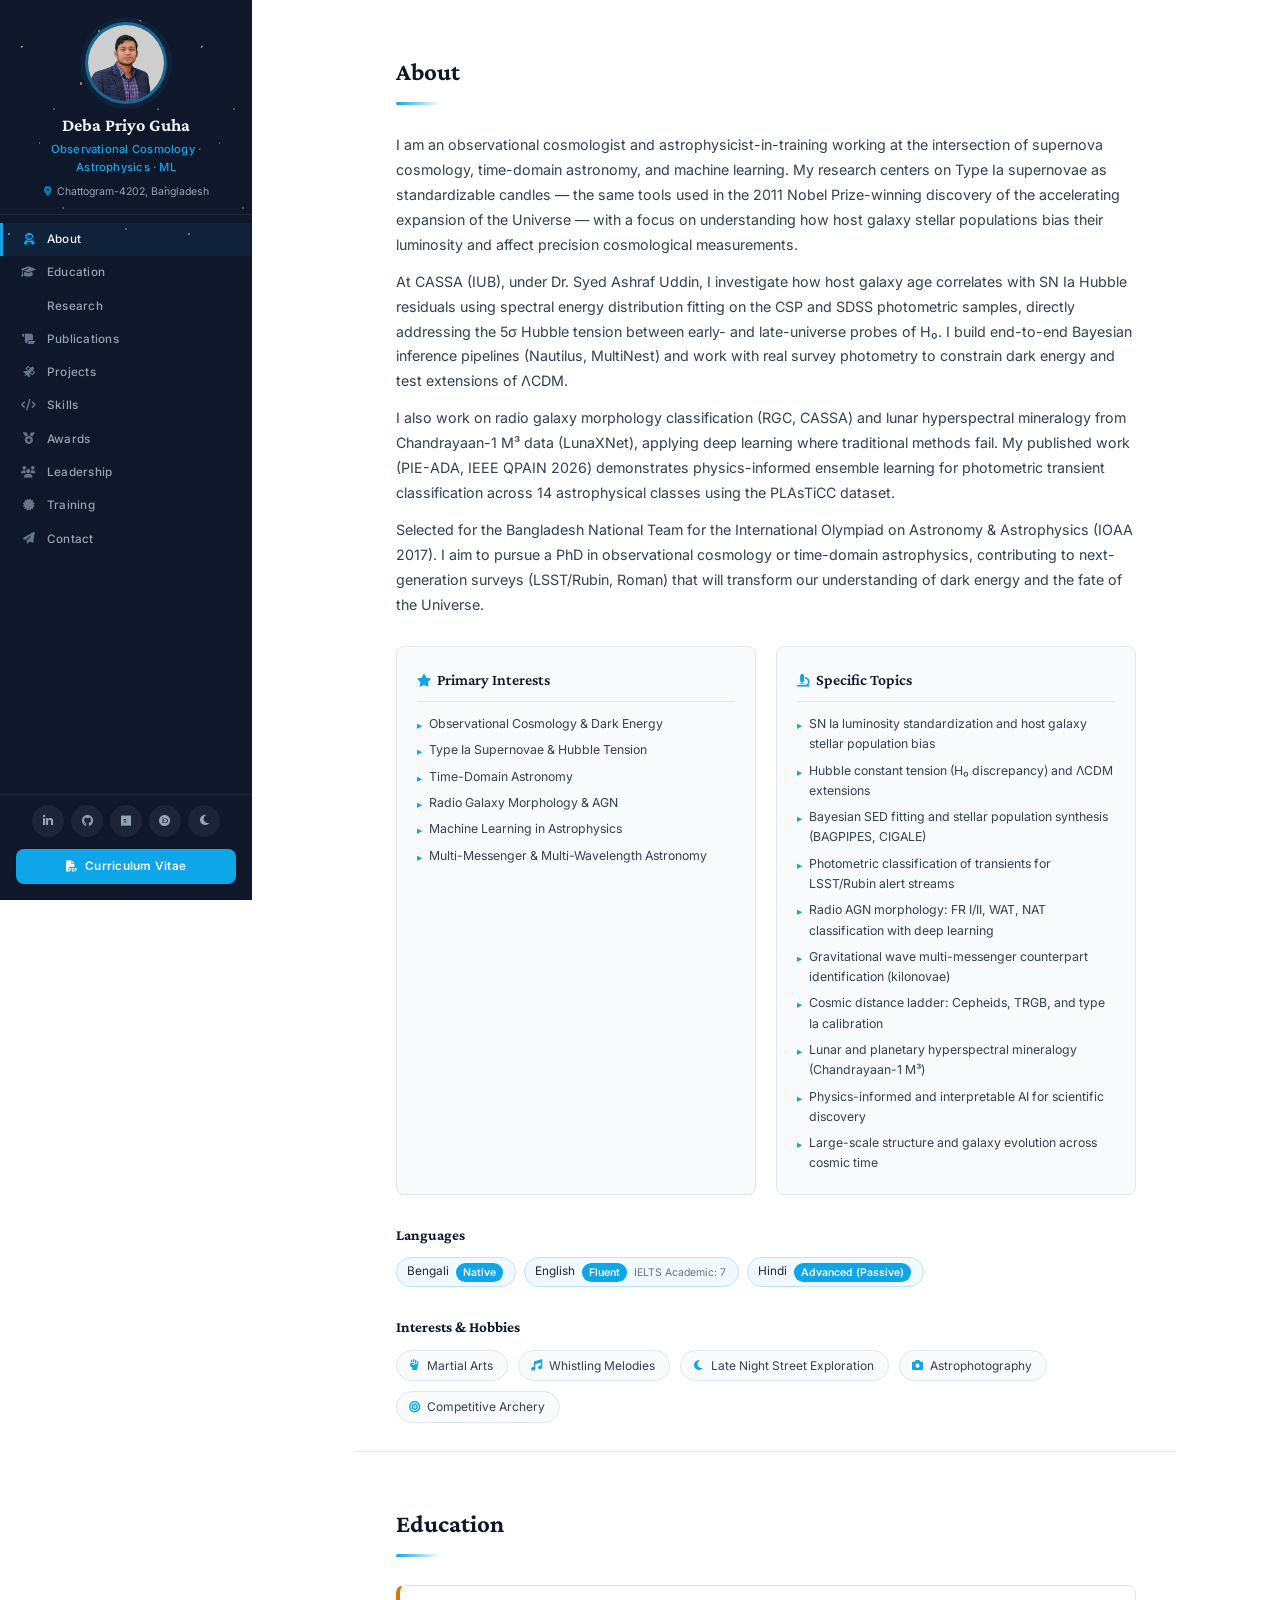
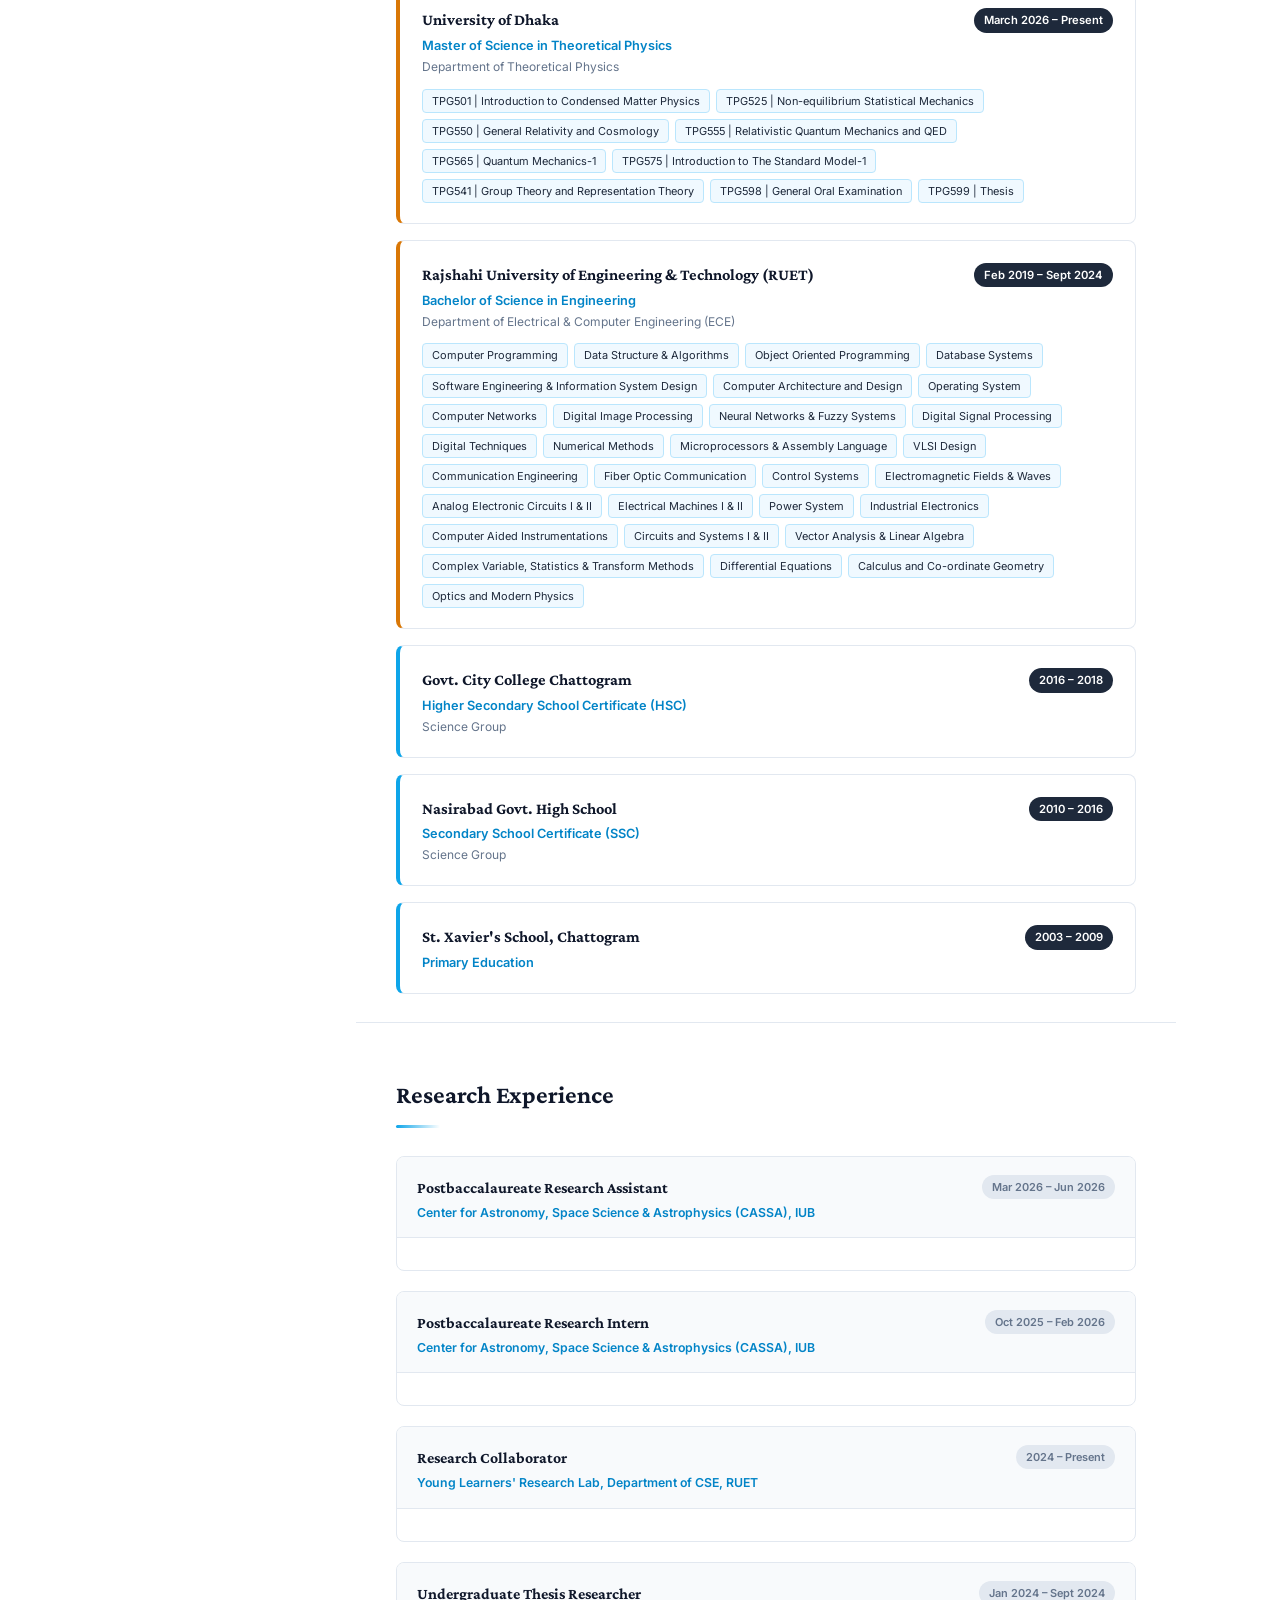
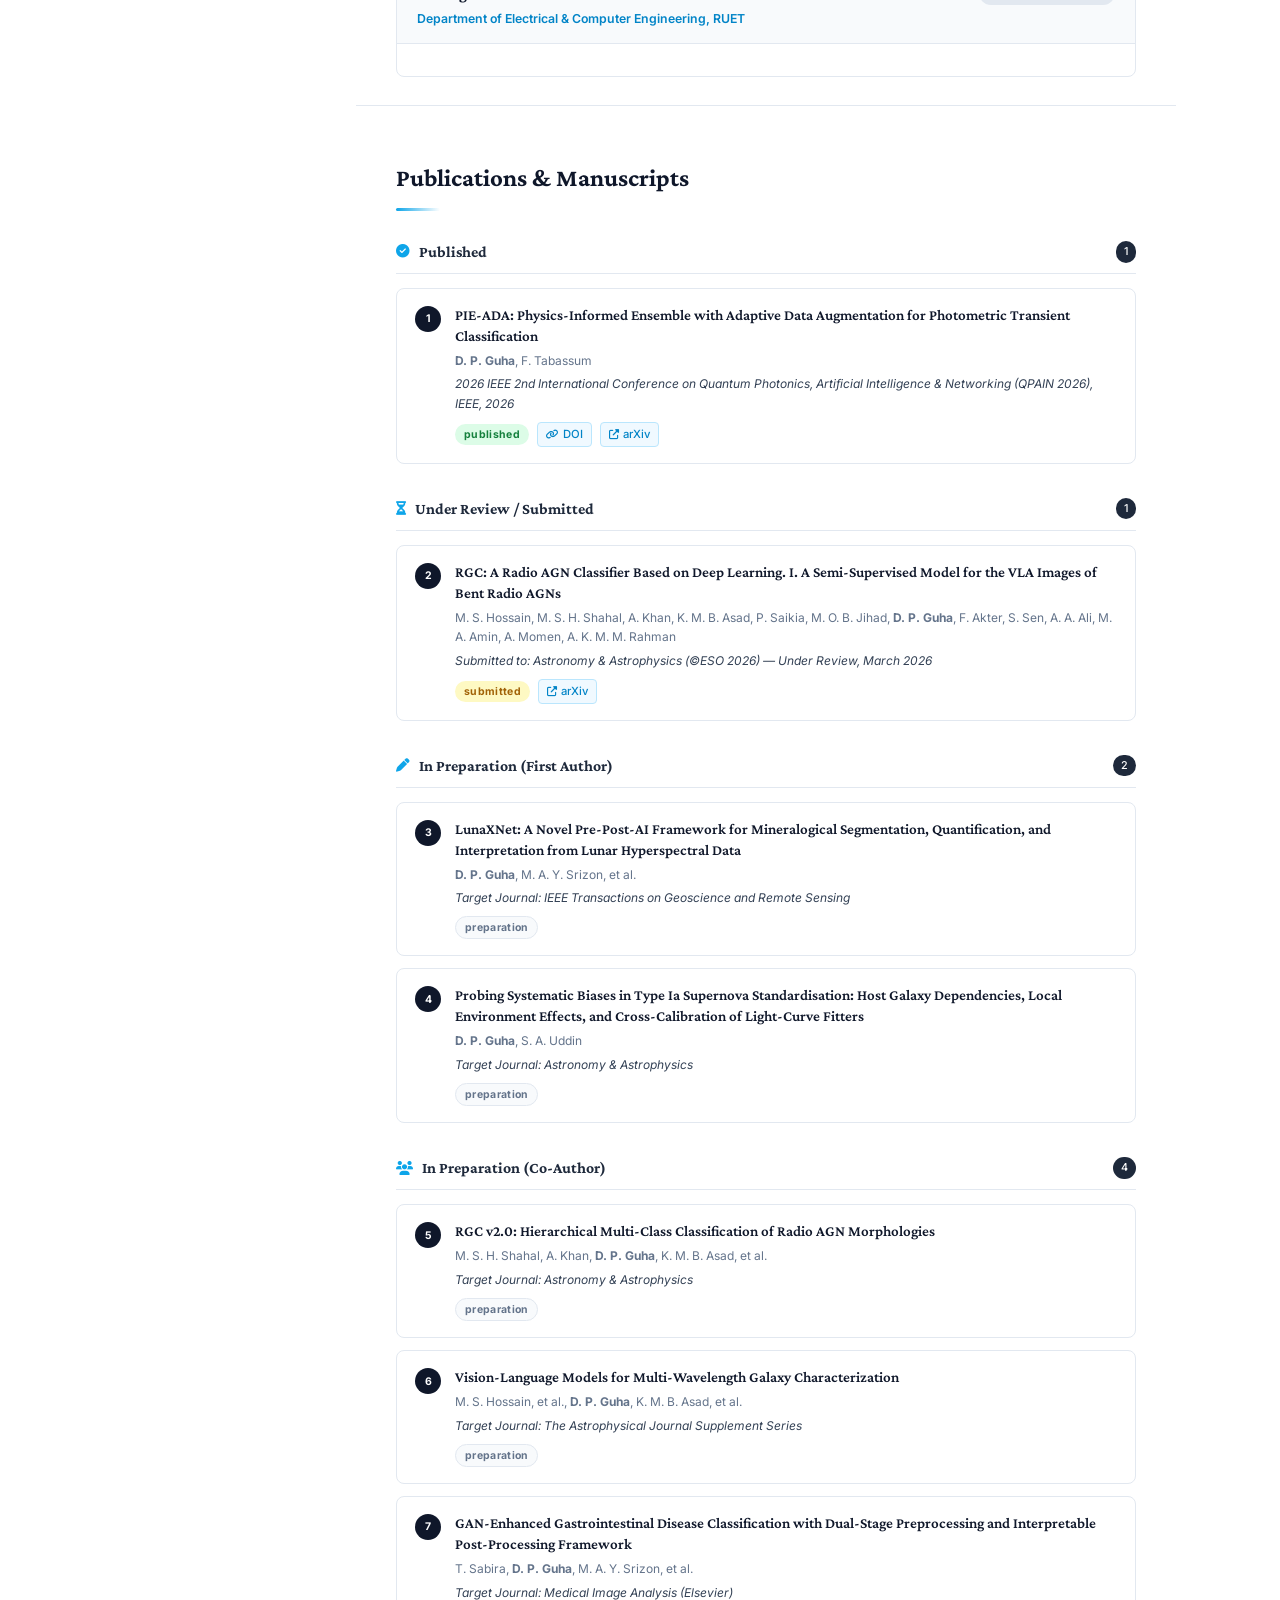
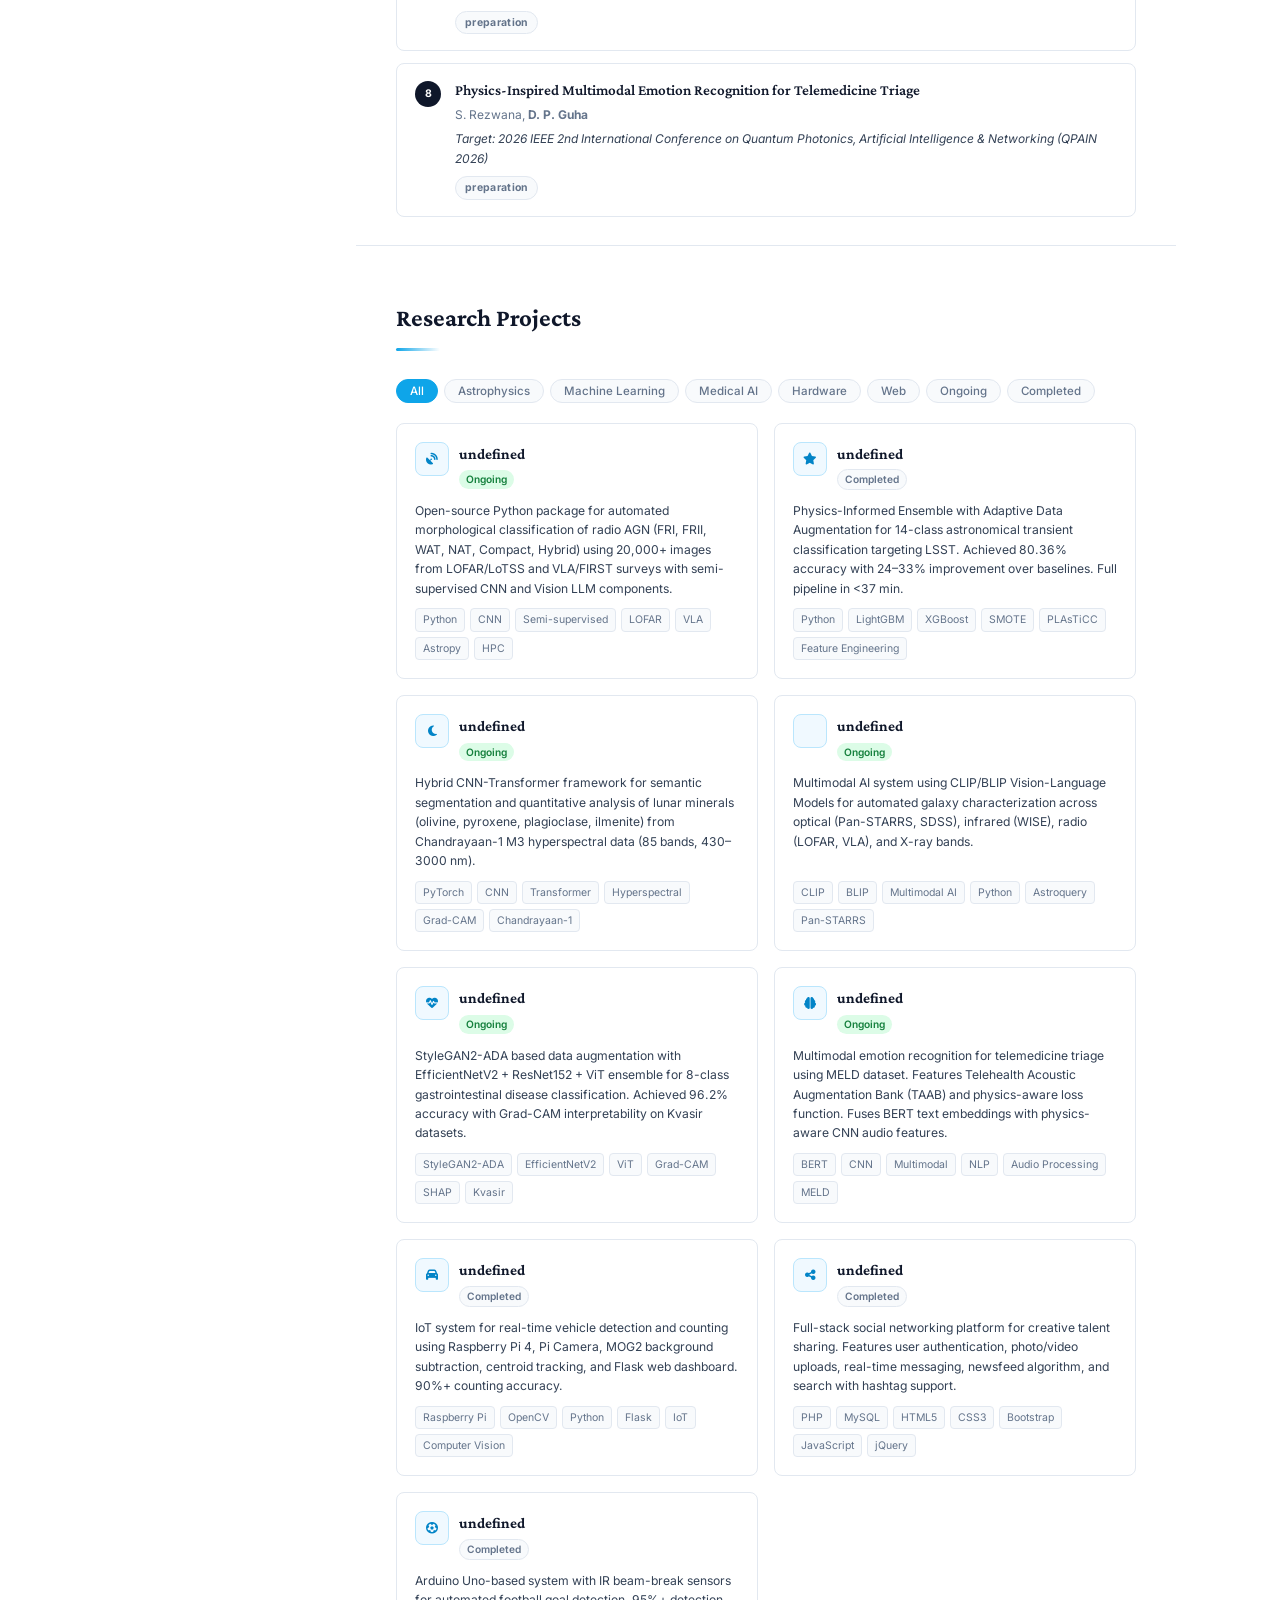
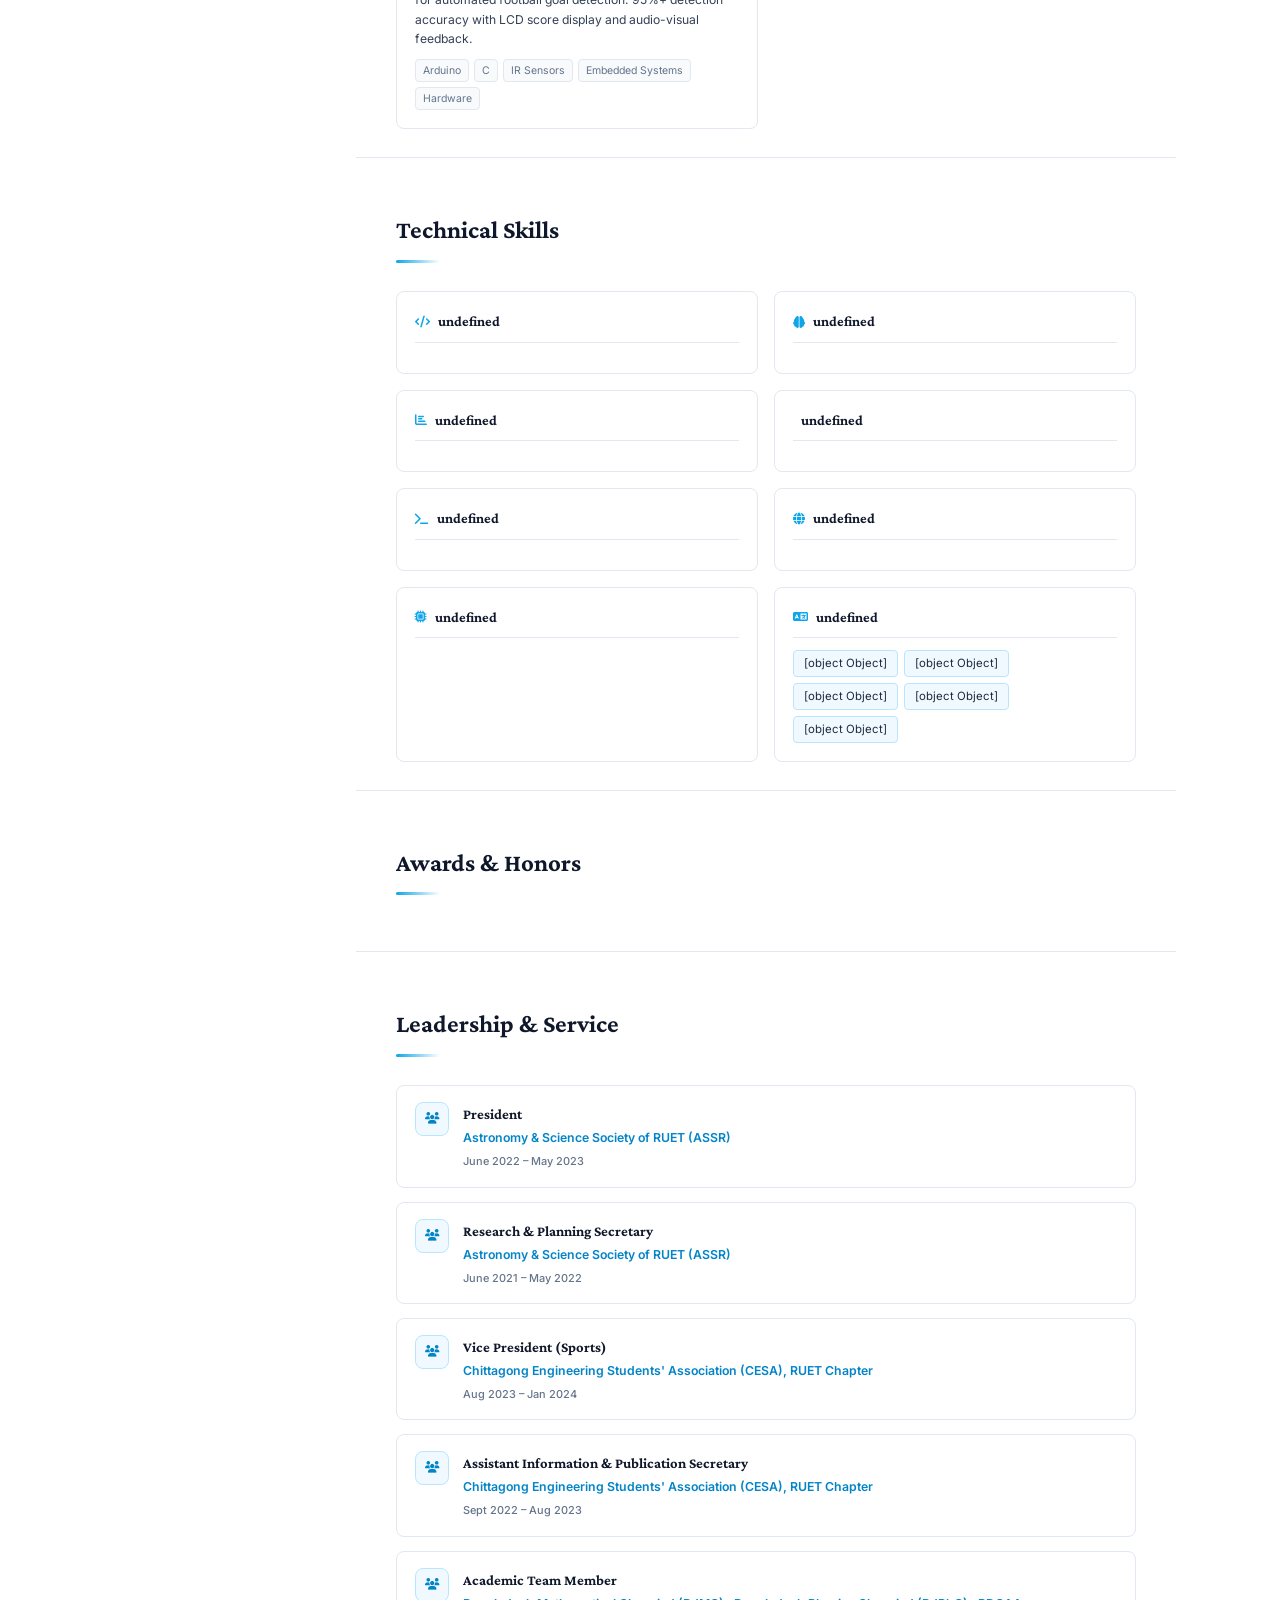
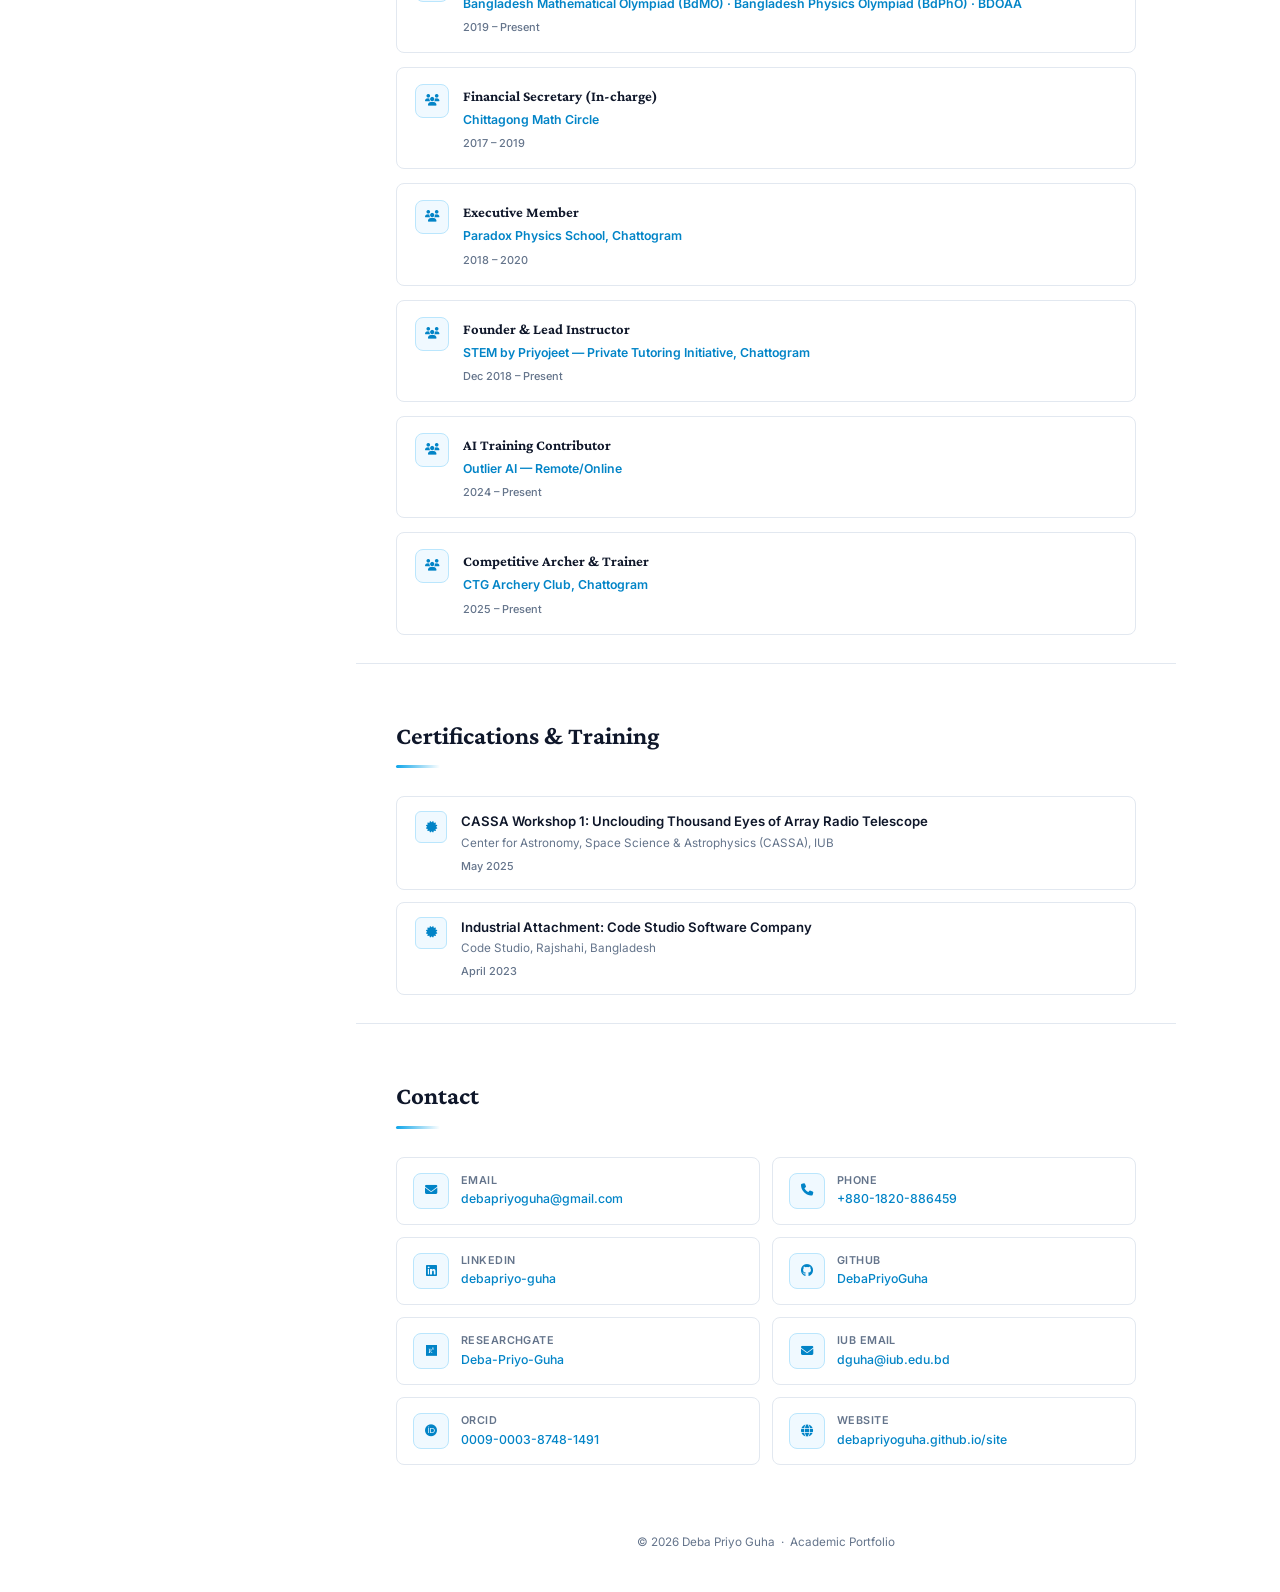
==== commit 0f3b4b41: "Update resume PDF + fix sidebar never-scroll layout - assets/DebaPriyoGuha_CV_2026.pdf: latest gener" ====
--- a/index.html
+++ b/index.html
@@ -52,7 +52,7 @@
             <button class="sb-social-theme" id="themeToggle" title="Toggle light / dark mode"><i class="fas fa-moon"></i></button>
         </div>
 
-        <a href="assets/resume.pdf" download class="sb-cv"><i class="fas fa-file-pdf"></i> Curriculum Vitae</a>
+        <a href="assets/DebaPriyoGuha_CV_2026.pdf" download="DebaPriyoGuha_CV_2026.pdf" class="sb-cv"><i class="fas fa-file-pdf"></i> Curriculum Vitae</a>
     </aside>
 
     <!-- ═══════════════ MAIN ═══════════════ -->
--- a/css/style.css
+++ b/css/style.css
@@ -117,14 +117,10 @@
     width: var(--sb-w);
     height: 100vh;
     background: var(--navy);
-    overflow-y: auto;
-    overflow-x: hidden;
+    overflow: hidden;
     z-index: 100;
     display: flex;
     flex-direction: column;
-    padding-bottom: 32px;
-    scrollbar-width: thin;
-    scrollbar-color: var(--navy-3) transparent;
 }
 
 /* Subtle star-field */
@@ -149,13 +145,14 @@
     background-size: 180px 260px;
 }
 
-/* Profile block */
+/* Profile block — always visible at top */
 .sb-profile {
     position: relative;
     z-index: 1;
     text-align: center;
     padding: 22px 20px 14px;
     border-bottom: 1px solid rgba(255,255,255,.07);
+    flex-shrink: 0;
 }
 
 
@@ -206,12 +203,16 @@
 }
 .sb-loc i { color: var(--sky); opacity: .7; font-size: .68rem; }
 
-/* Navigation */
+/* Navigation — only this section scrolls */
 .sb-nav {
     position: relative;
     z-index: 1;
-    padding: 12px 0;
+    padding: 8px 0;
     flex: 1;
+    min-height: 0;
+    overflow-y: auto;
+    scrollbar-width: thin;
+    scrollbar-color: var(--navy-3) transparent;
 }
 
 .nl {
@@ -244,7 +245,7 @@
 
 .nl:hover i, .nl.active i { color: var(--sky); }
 
-/* Social icons */
+/* Social icons — always visible at bottom */
 .sb-social {
     position: relative;
     z-index: 1;
@@ -253,6 +254,7 @@
     gap: 7px;
     padding: 10px 20px 8px;
     border-top: 1px solid rgba(255,255,255,.07);
+    flex-shrink: 0;
 }
 
 .sb-social a,
@@ -274,7 +276,7 @@
     color: var(--sky);
 }
 
-/* CV button */
+/* CV button — always visible at bottom */
 .sb-cv {
     position: relative;
     z-index: 1;
@@ -282,8 +284,9 @@
     align-items: center;
     justify-content: center;
     gap: 8px;
-    margin: 4px 16px 0;
+    margin: 4px 16px 16px;
     padding: 8px 14px;
+    flex-shrink: 0;
     background: var(--sky);
     color: #fff !important;
     border-radius: var(--radius);
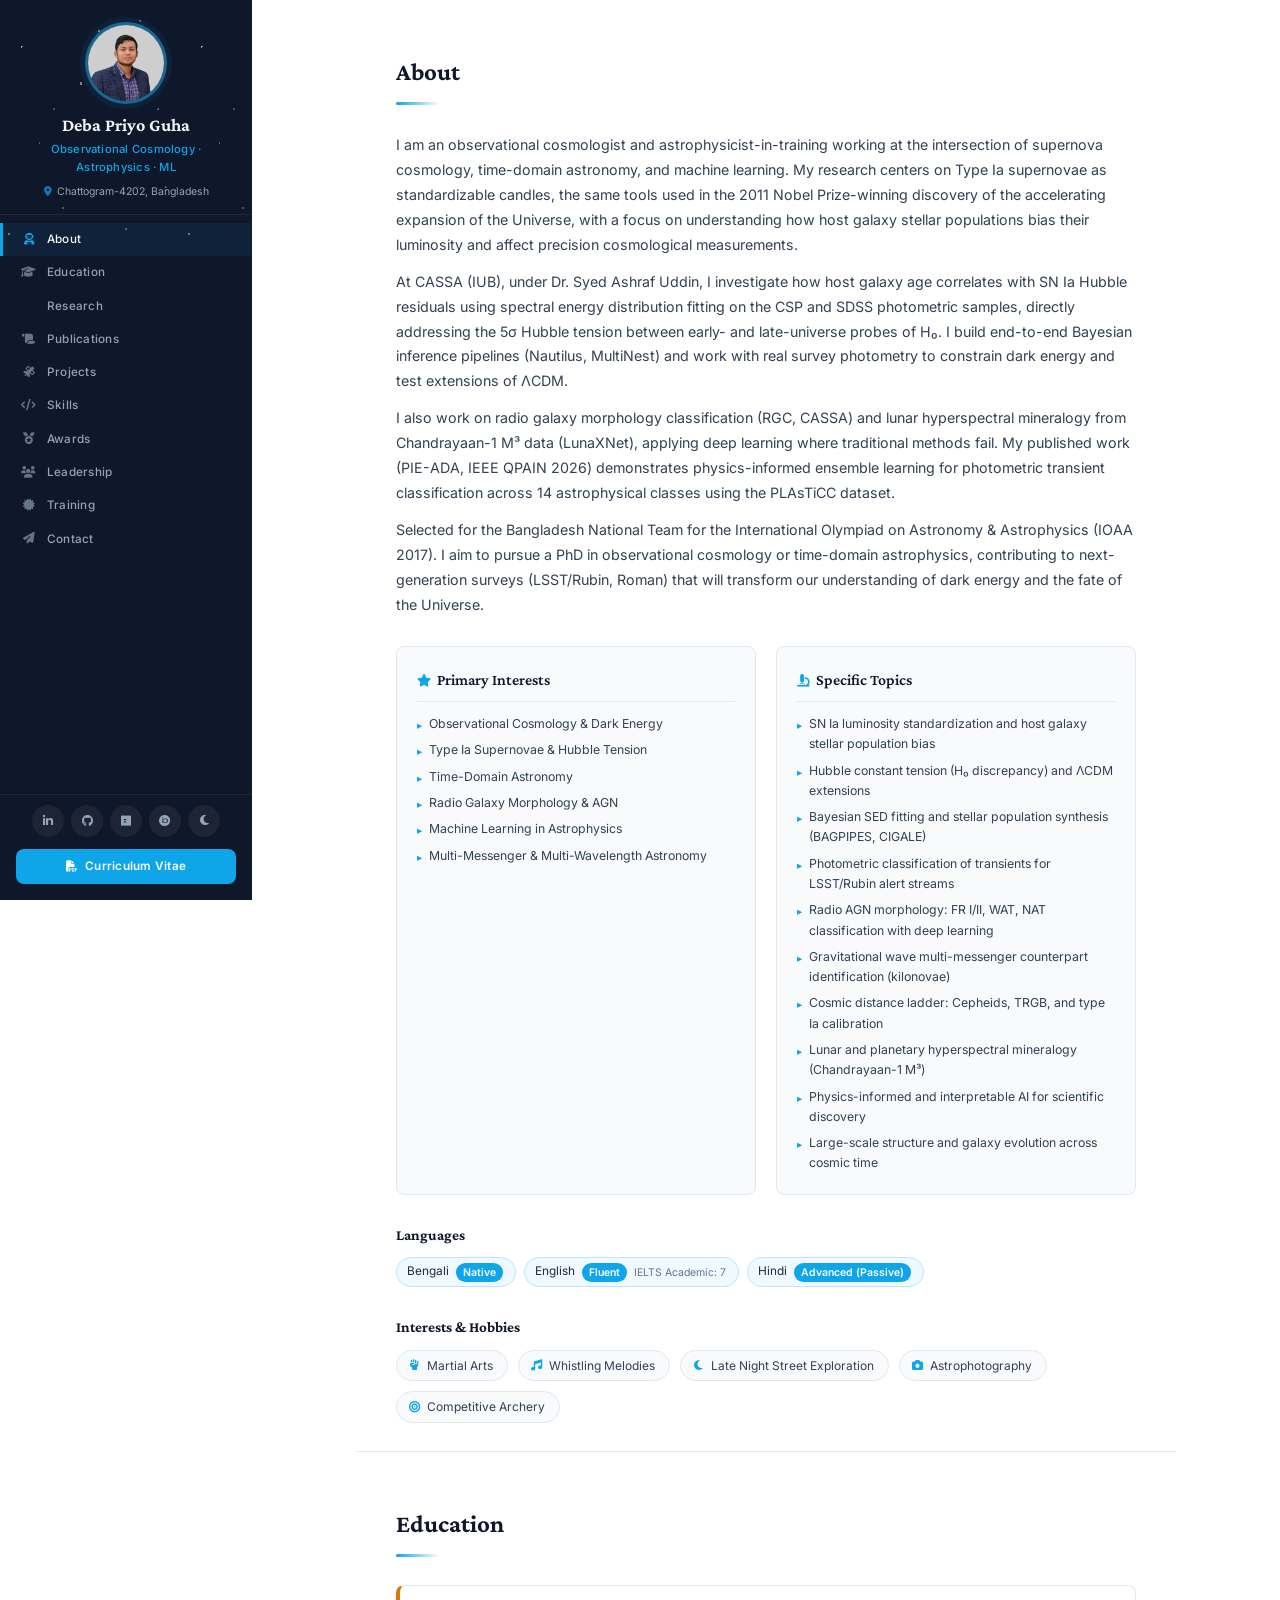
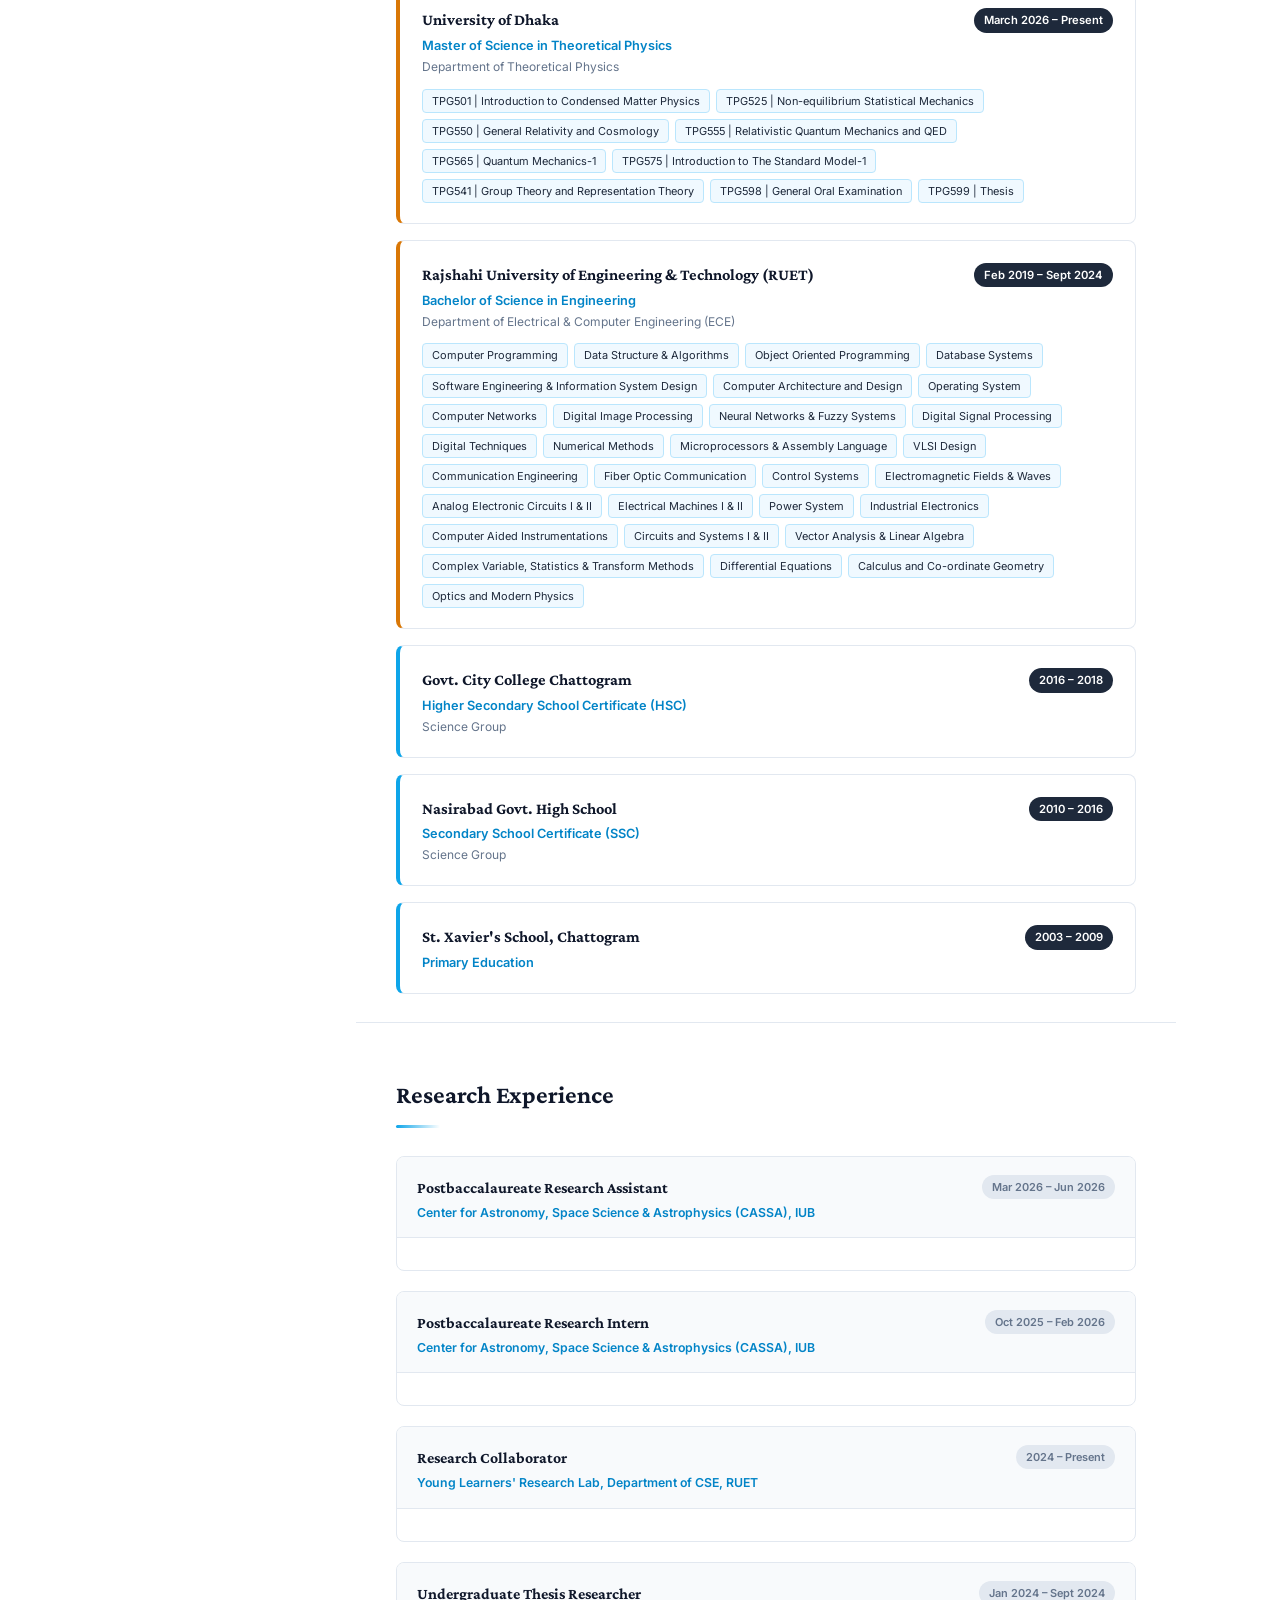
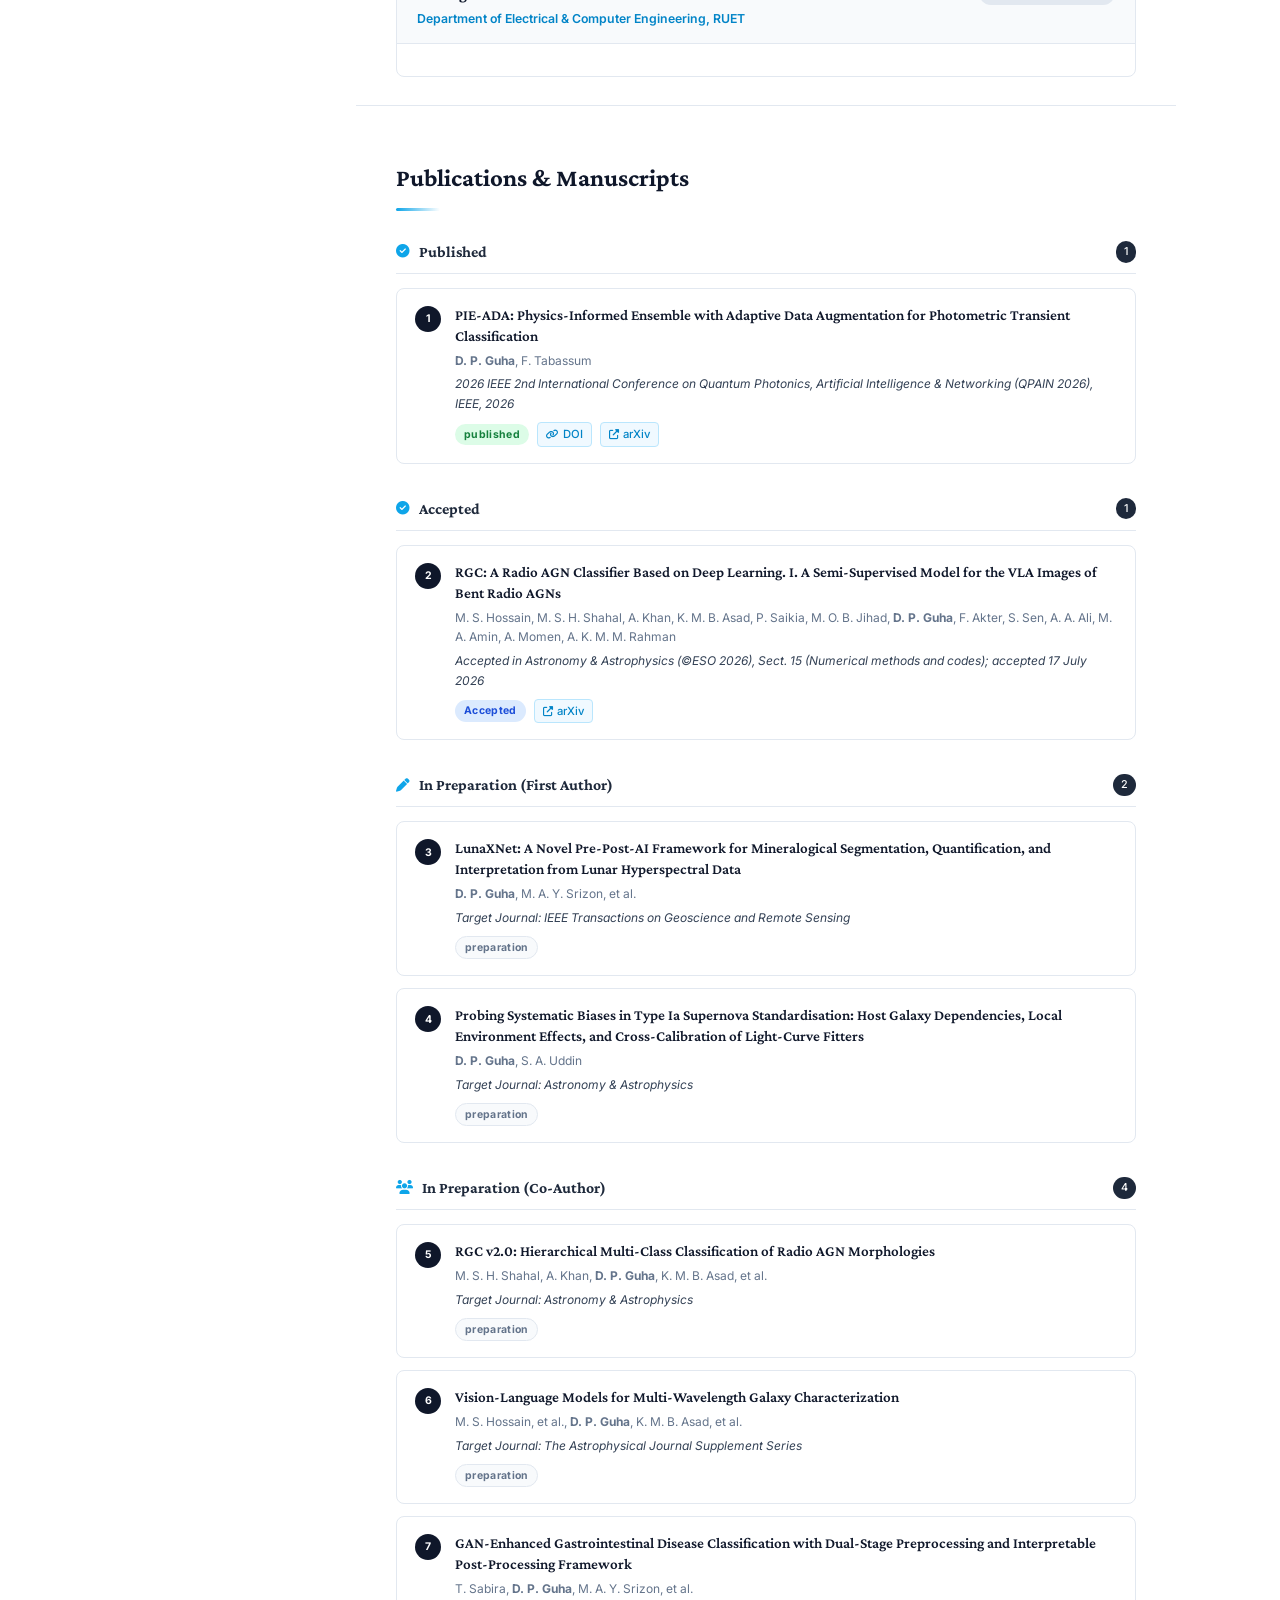
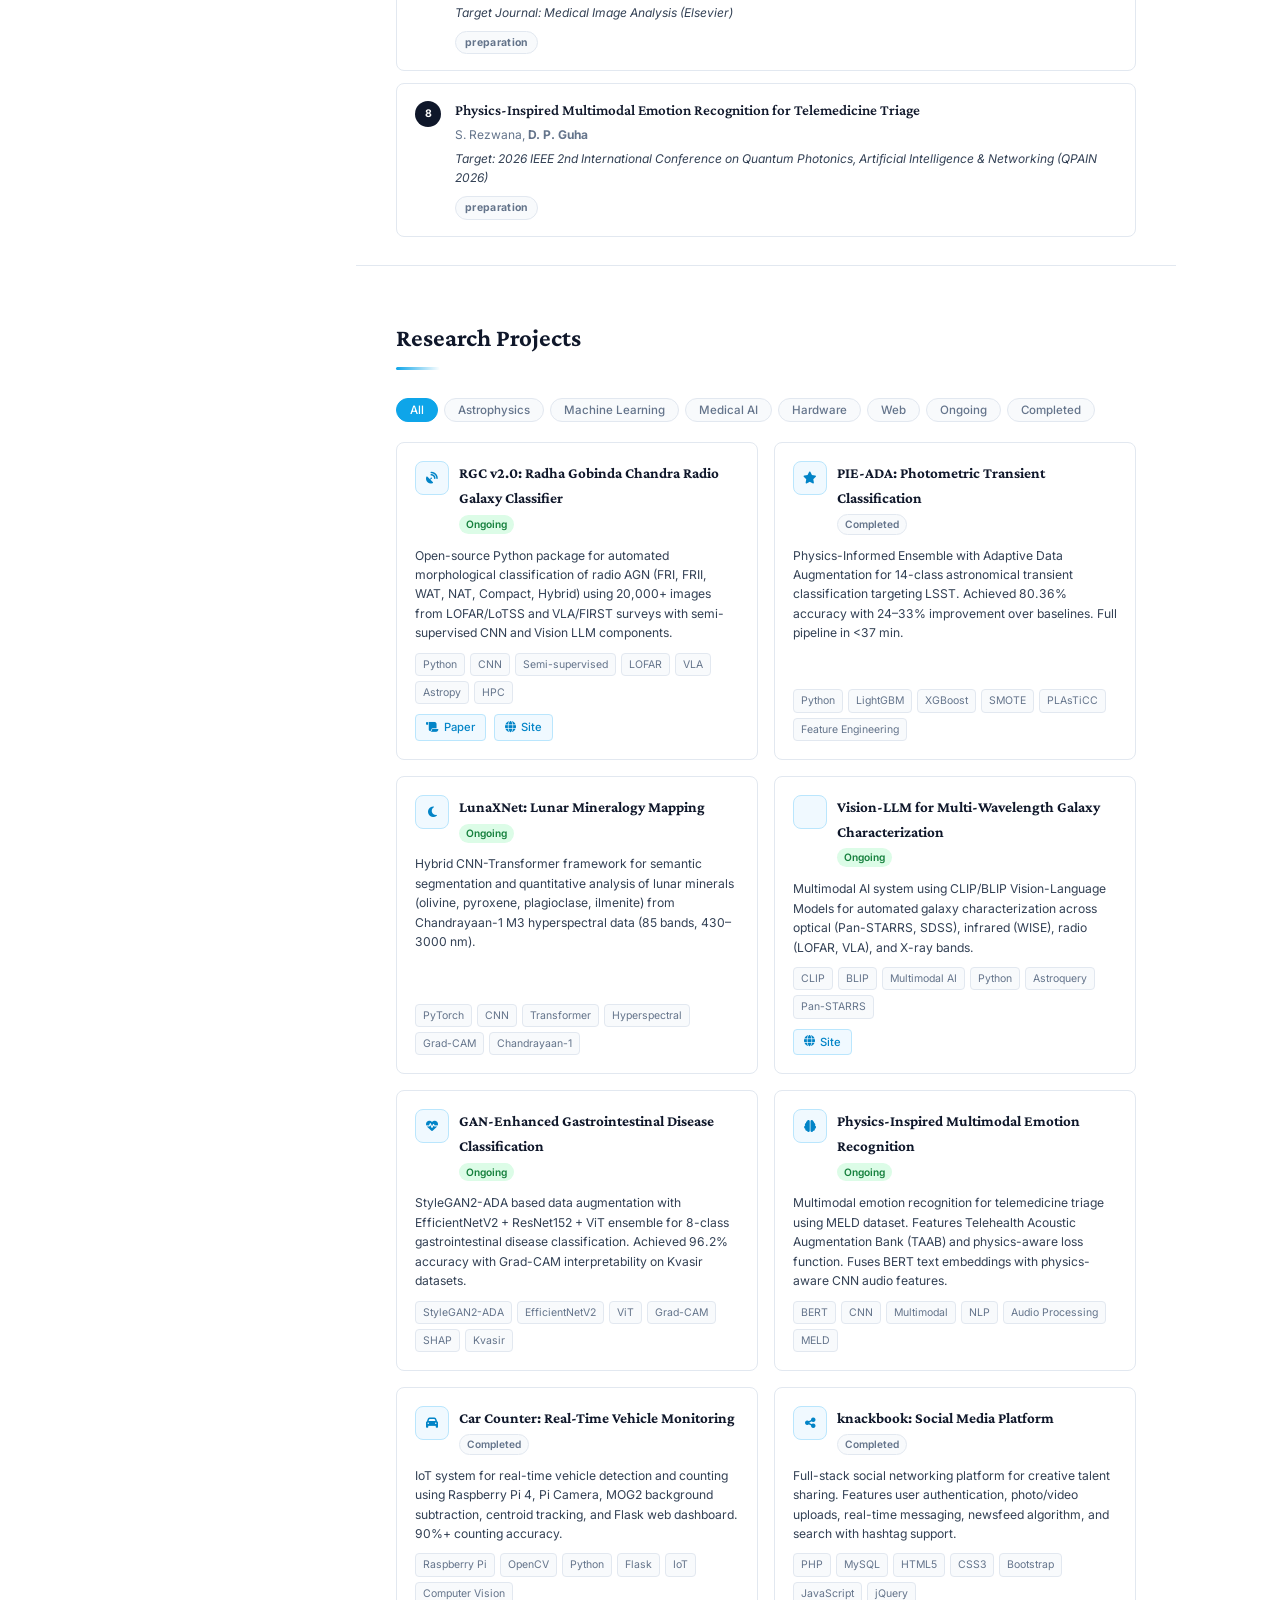
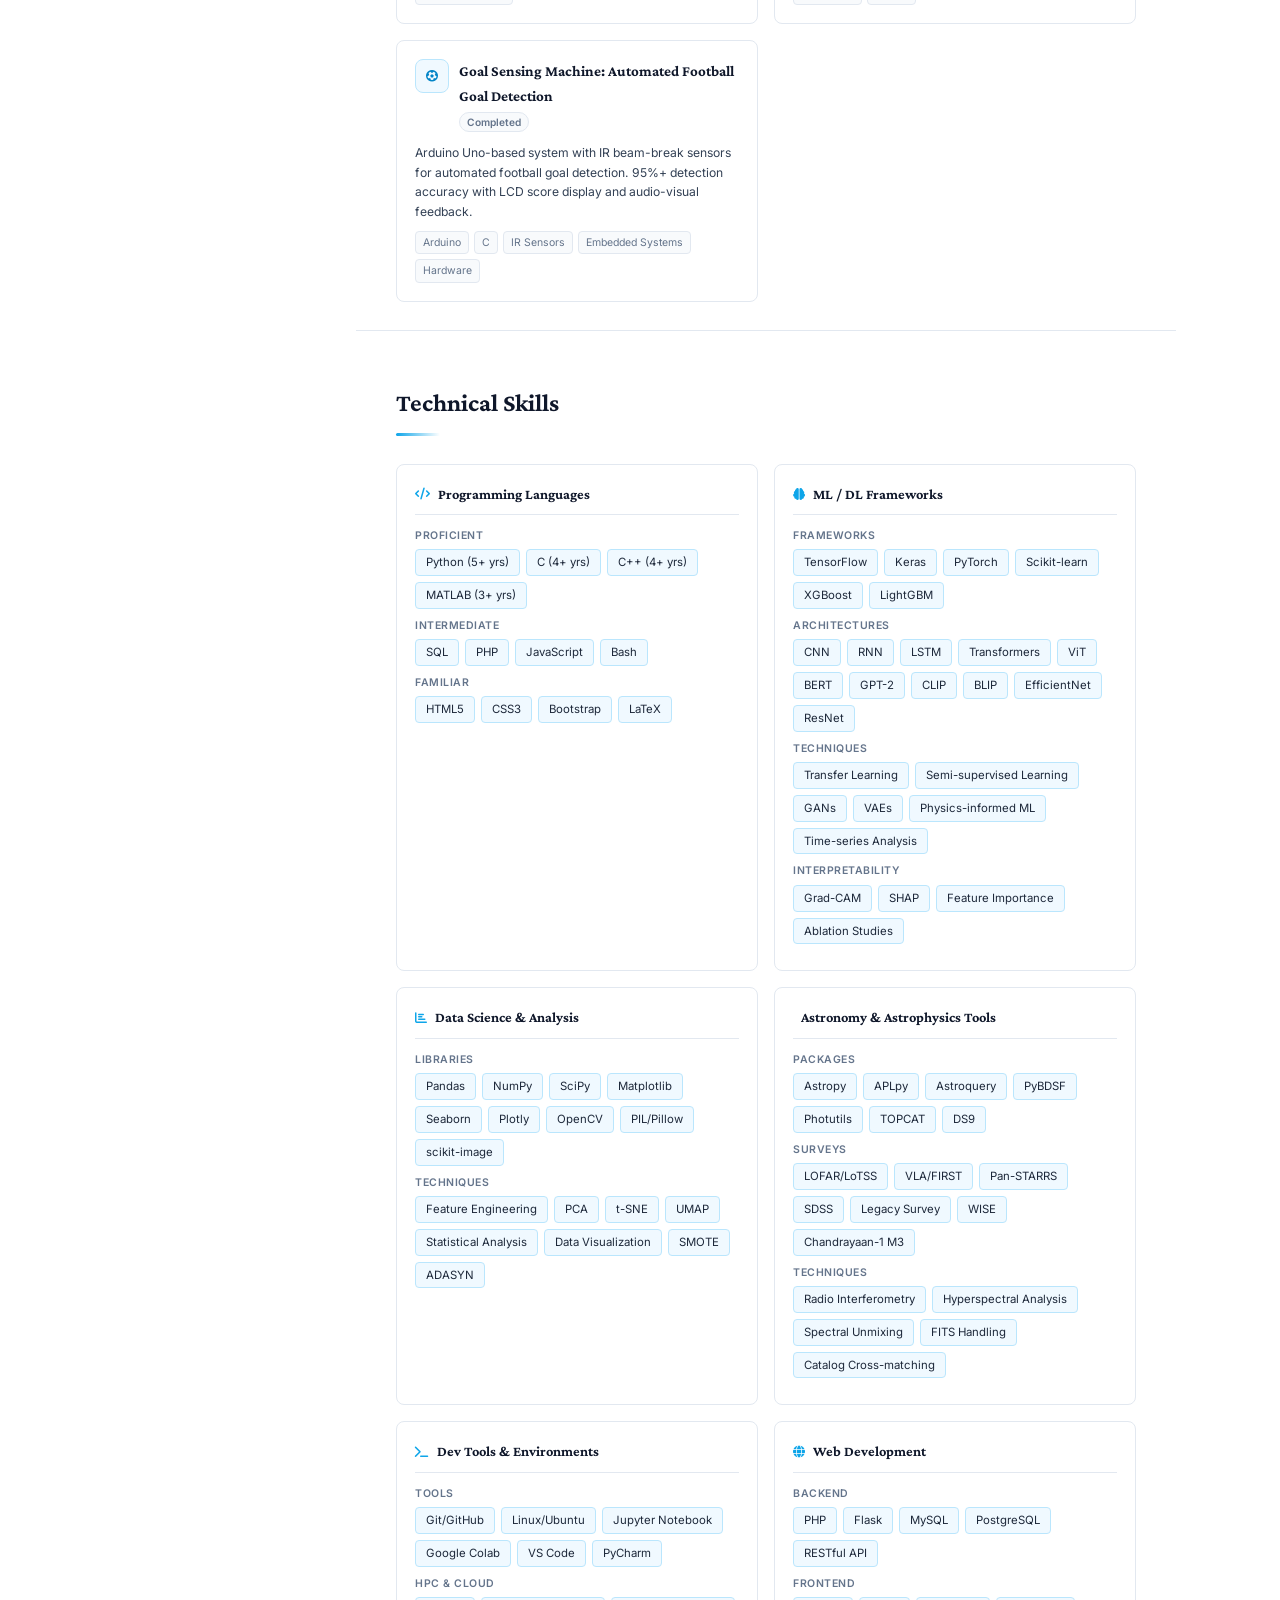
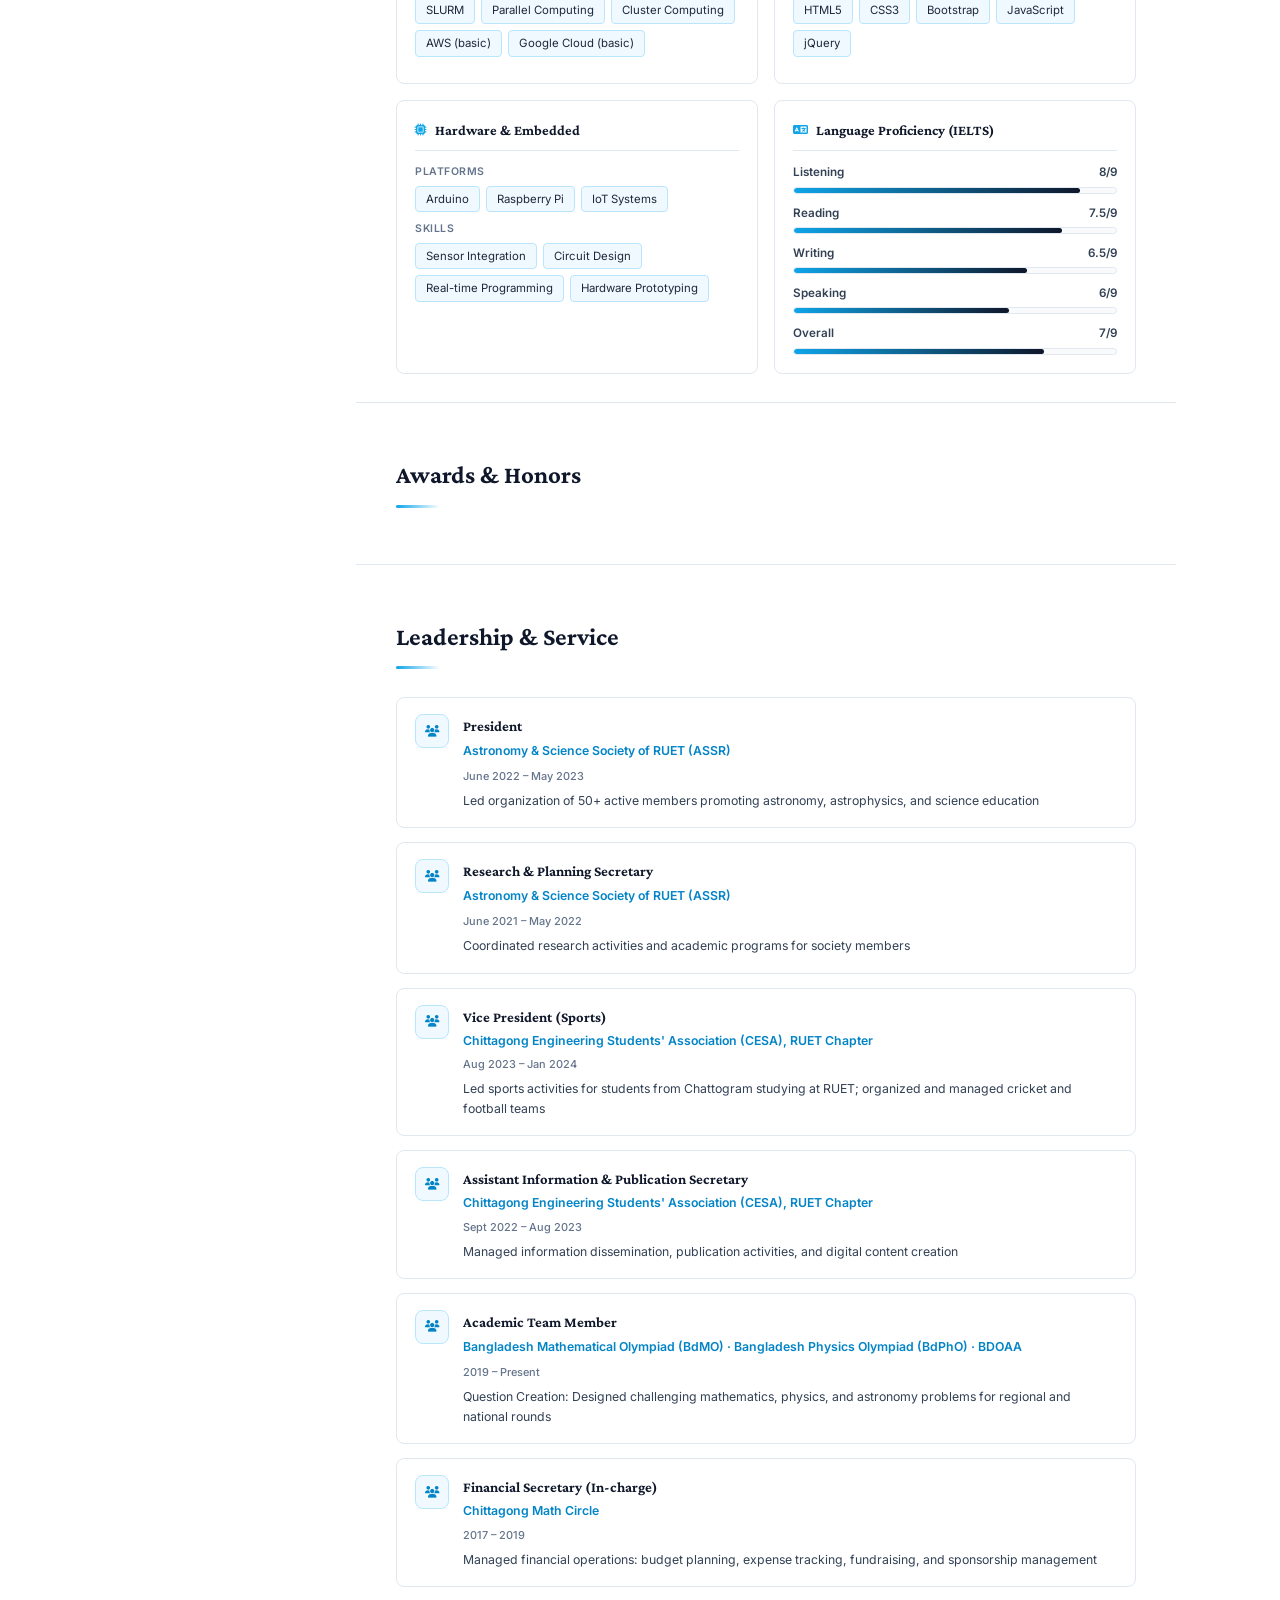
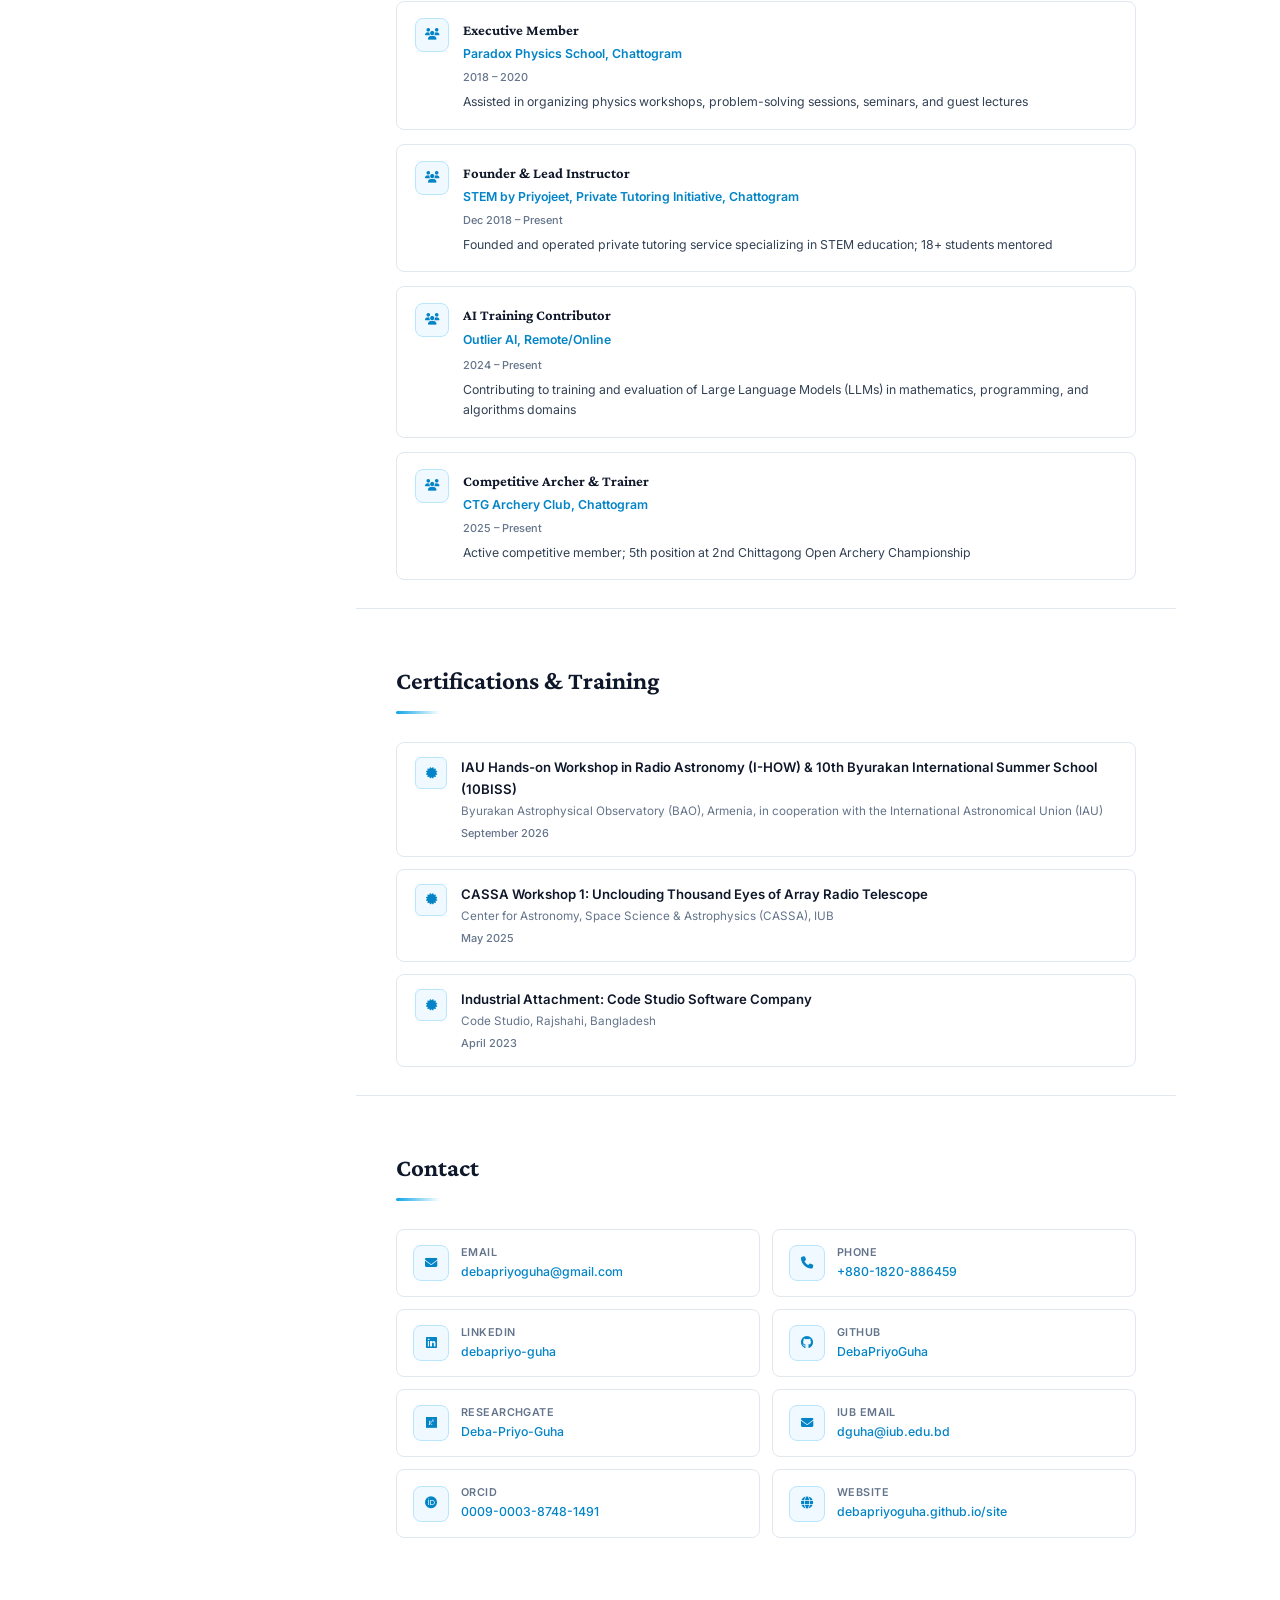
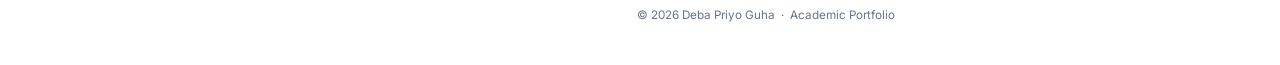
==== commit d617461f: "Update: RGC accepted at A&A, game replay + shortcut, dark-mode skills fix, punctuation - publication" ====
--- a/index.html
+++ b/index.html
@@ -23,8 +23,8 @@
         <div class="sb-stars"></div>
 
         <div class="sb-profile">
-            <div class="sb-photo">
-                <img src="assets/images/profile.jpg" alt="Deba Priyo Guha">
+            <div class="sb-photo" id="sbPhotoWrap" title="Click to enlarge">
+                <img src="assets/images/profile.jpg" alt="Deba Priyo Guha" id="sbPhoto">
             </div>
             <h1 class="sb-name"><a href="./" id="sbName">Deba Priyo Guha</a></h1>
             <p class="sb-role" id="sbRole">ML Researcher · Astrophysics</p>
@@ -144,6 +144,13 @@
 
 <div class="mob-overlay" id="mobOverlay"></div>
 
+<!-- Photo lightbox -->
+<div class="lightbox" id="photoLightbox">
+    <div class="lb-backdrop" id="lbBackdrop"></div>
+    <img src="assets/images/profile.jpg" alt="Deba Priyo Guha" class="lb-img" id="lbImg">
+    <button class="lb-close" id="lbClose"><i class="fas fa-times"></i></button>
+</div>
+
 <!-- Game Modal -->
 <div class="game-modal" id="gameModal">
     <div class="game-inner">
@@ -161,6 +168,7 @@
         <div id="gameHud">
             <span><i class="fas fa-star" style="color:#facc15"></i> Score: <b id="gameScore">0</b></span>
             <span><i class="fas fa-heart" style="color:#f87171"></i> Lives: <b id="gameLives">3</b></span>
+            <button id="replayGameBtn" style="display:none;align-items:center;gap:5px;background:var(--sky);border:none;color:#fff;padding:3px 12px;border-radius:4px;cursor:pointer;font-size:.75rem;font-weight:600"><i class="fas fa-redo"></i> Play Again</button>
             <button id="exitGameBtn" style="background:rgba(255,255,255,.08);border:none;color:#8b949e;padding:3px 10px;border-radius:4px;cursor:pointer;font-size:.75rem">Exit</button>
         </div>
         <canvas id="gameCanvas"></canvas>
--- a/css/style.css
+++ b/css/style.css
@@ -165,6 +165,12 @@
     box-shadow: 0 0 0 5px rgba(14,165,233,.07);
     overflow: hidden;
     background: var(--navy-2);
+    cursor: zoom-in;
+    transition: border-color .2s, box-shadow .2s;
+}
+.sb-photo:hover {
+    border-color: var(--sky);
+    box-shadow: 0 0 0 5px rgba(14,165,233,.18);
 }
 
 .sb-photo img {
@@ -922,6 +928,16 @@
 }
 .skill-cat h3 i { color: var(--sky); font-size: .8rem; flex-shrink: 0; }
 
+.skill-sublabel {
+    font-size: .7rem;
+    font-weight: 600;
+    color: var(--muted);
+    letter-spacing: .05em;
+    text-transform: uppercase;
+    margin-bottom: 5px;
+    margin-top: 4px;
+}
+
 .skill-tags {
     display: flex;
     flex-wrap: wrap;
@@ -935,6 +951,35 @@
     padding: 3px 10px;
     border-radius: 4px;
 }
+[data-theme="dark"] .skill-tag {
+    background: rgba(14,165,233,.14);
+    border-color: rgba(14,165,233,.35);
+    color: #dbeafe;
+}
+
+/* IELTS / proficiency bars */
+.skill-bars { display: flex; flex-direction: column; gap: 10px; }
+.skill-bar-row { display: flex; flex-direction: column; gap: 4px; }
+.skill-bar-head {
+    display: flex;
+    justify-content: space-between;
+    font-size: .78rem;
+    font-weight: 600;
+    color: var(--text-2);
+}
+.skill-bar-track {
+    height: 7px;
+    background: var(--bg-2);
+    border: 1px solid var(--border);
+    border-radius: 999px;
+    overflow: hidden;
+}
+.skill-bar-fill {
+    height: 100%;
+    border-radius: 999px;
+    background: linear-gradient(90deg, var(--sky), var(--navy));
+}
+[data-theme="dark"] .skill-bar-track { background: rgba(255,255,255,.06); }
 
 /* ─── AWARDS ─── */
 .award-list { display: flex; flex-direction: column; gap: 12px; }
@@ -1173,6 +1218,59 @@
     background: rgba(0,0,0,.45);
 }
 .mob-overlay.active { display: block; }
+
+/* ─── PHOTO LIGHTBOX ─── */
+.lightbox {
+    display: none;
+    position: fixed;
+    inset: 0;
+    z-index: 600;
+    align-items: center;
+    justify-content: center;
+}
+.lightbox.open { display: flex; }
+
+.lb-backdrop {
+    position: absolute;
+    inset: 0;
+    background: rgba(0,0,0,.85);
+    backdrop-filter: blur(6px);
+    cursor: zoom-out;
+}
+
+.lb-img {
+    position: relative;
+    z-index: 1;
+    max-width: min(480px, 90vw);
+    max-height: 90vh;
+    border-radius: 12px;
+    border: 3px solid rgba(14,165,233,.4);
+    box-shadow: 0 24px 80px rgba(0,0,0,.7);
+    object-fit: cover;
+    cursor: zoom-out;
+    animation: lbIn .2s ease;
+}
+
+@keyframes lbIn {
+    from { opacity: 0; transform: scale(.88); }
+    to   { opacity: 1; transform: scale(1); }
+}
+
+.lb-close {
+    position: absolute;
+    top: 18px; right: 18px;
+    z-index: 2;
+    width: 36px; height: 36px;
+    background: rgba(255,255,255,.1);
+    border: 1px solid rgba(255,255,255,.2);
+    color: #fff;
+    border-radius: 50%;
+    font-size: .9rem;
+    cursor: pointer;
+    display: flex; align-items: center; justify-content: center;
+    transition: background .15s;
+}
+.lb-close:hover { background: rgba(255,255,255,.2); }
 
 /* ─── THEME TOGGLE ─── */
 .mob-theme-btn {
